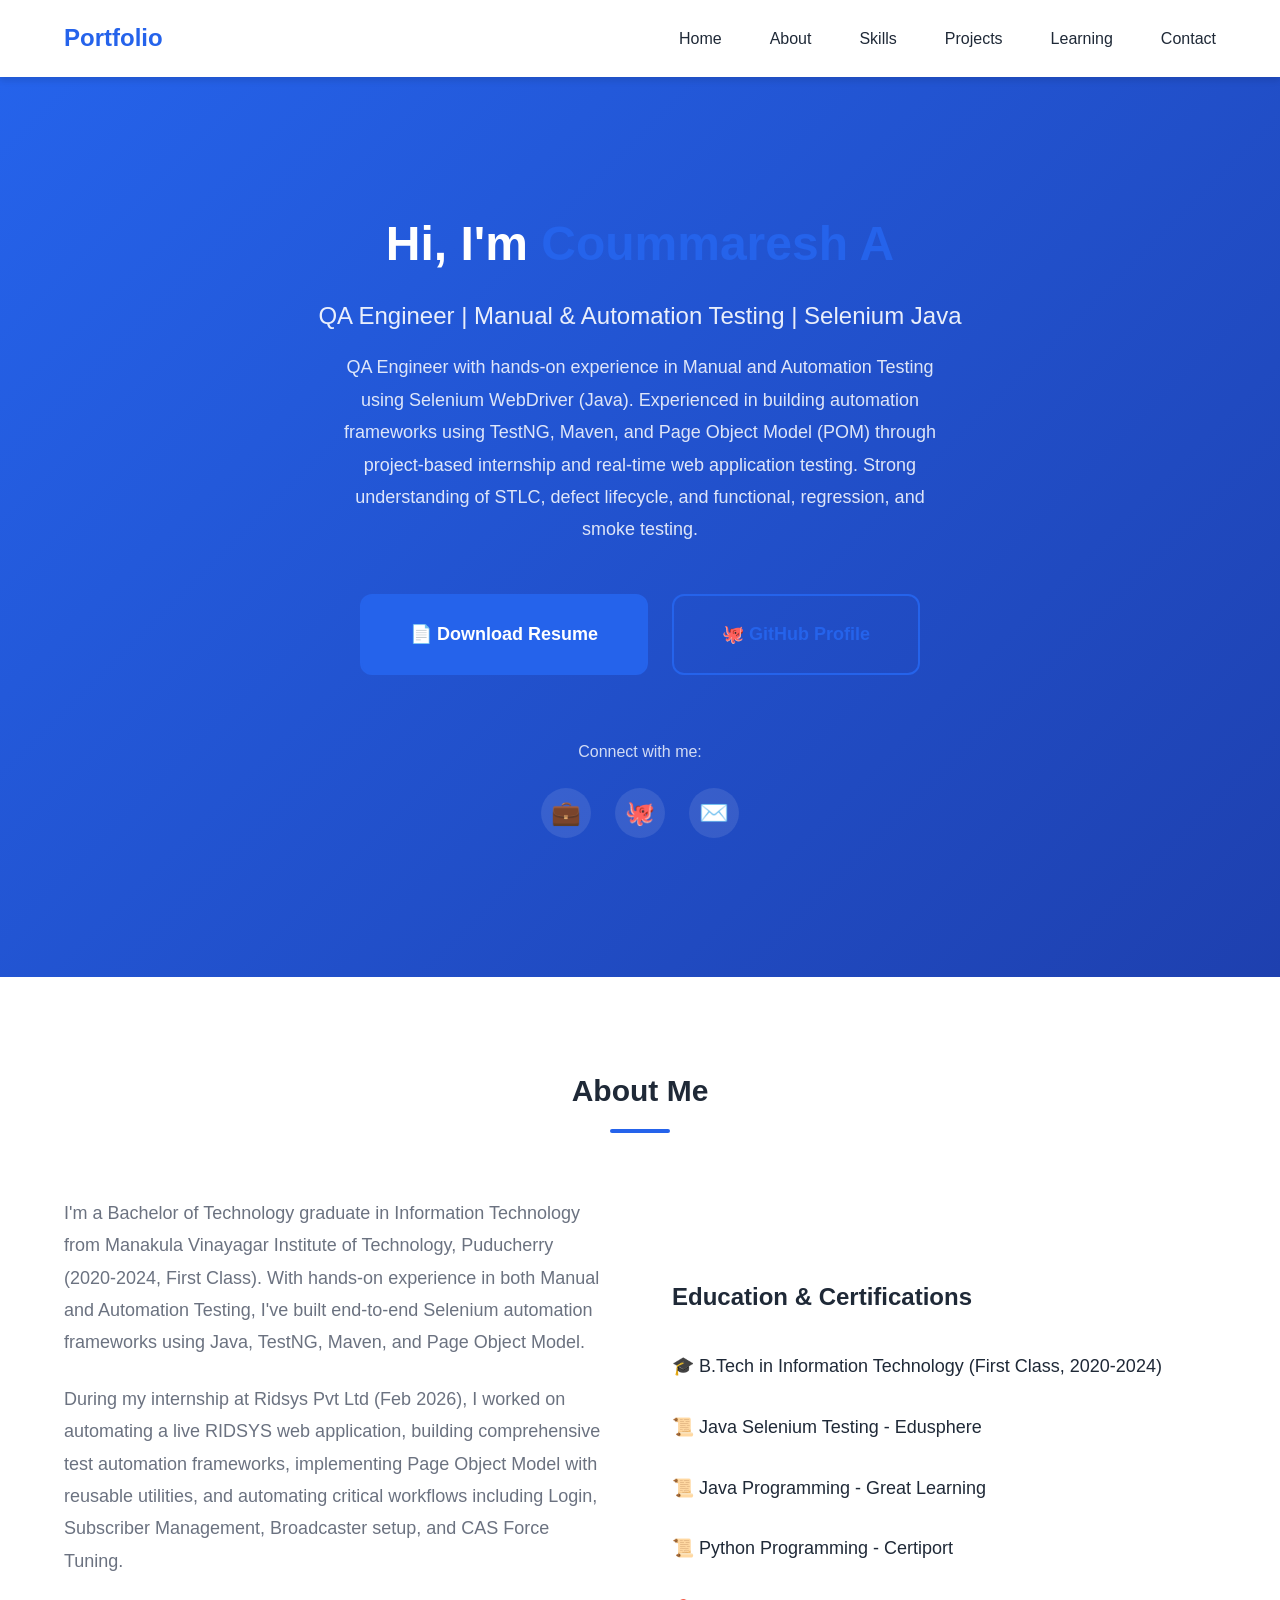
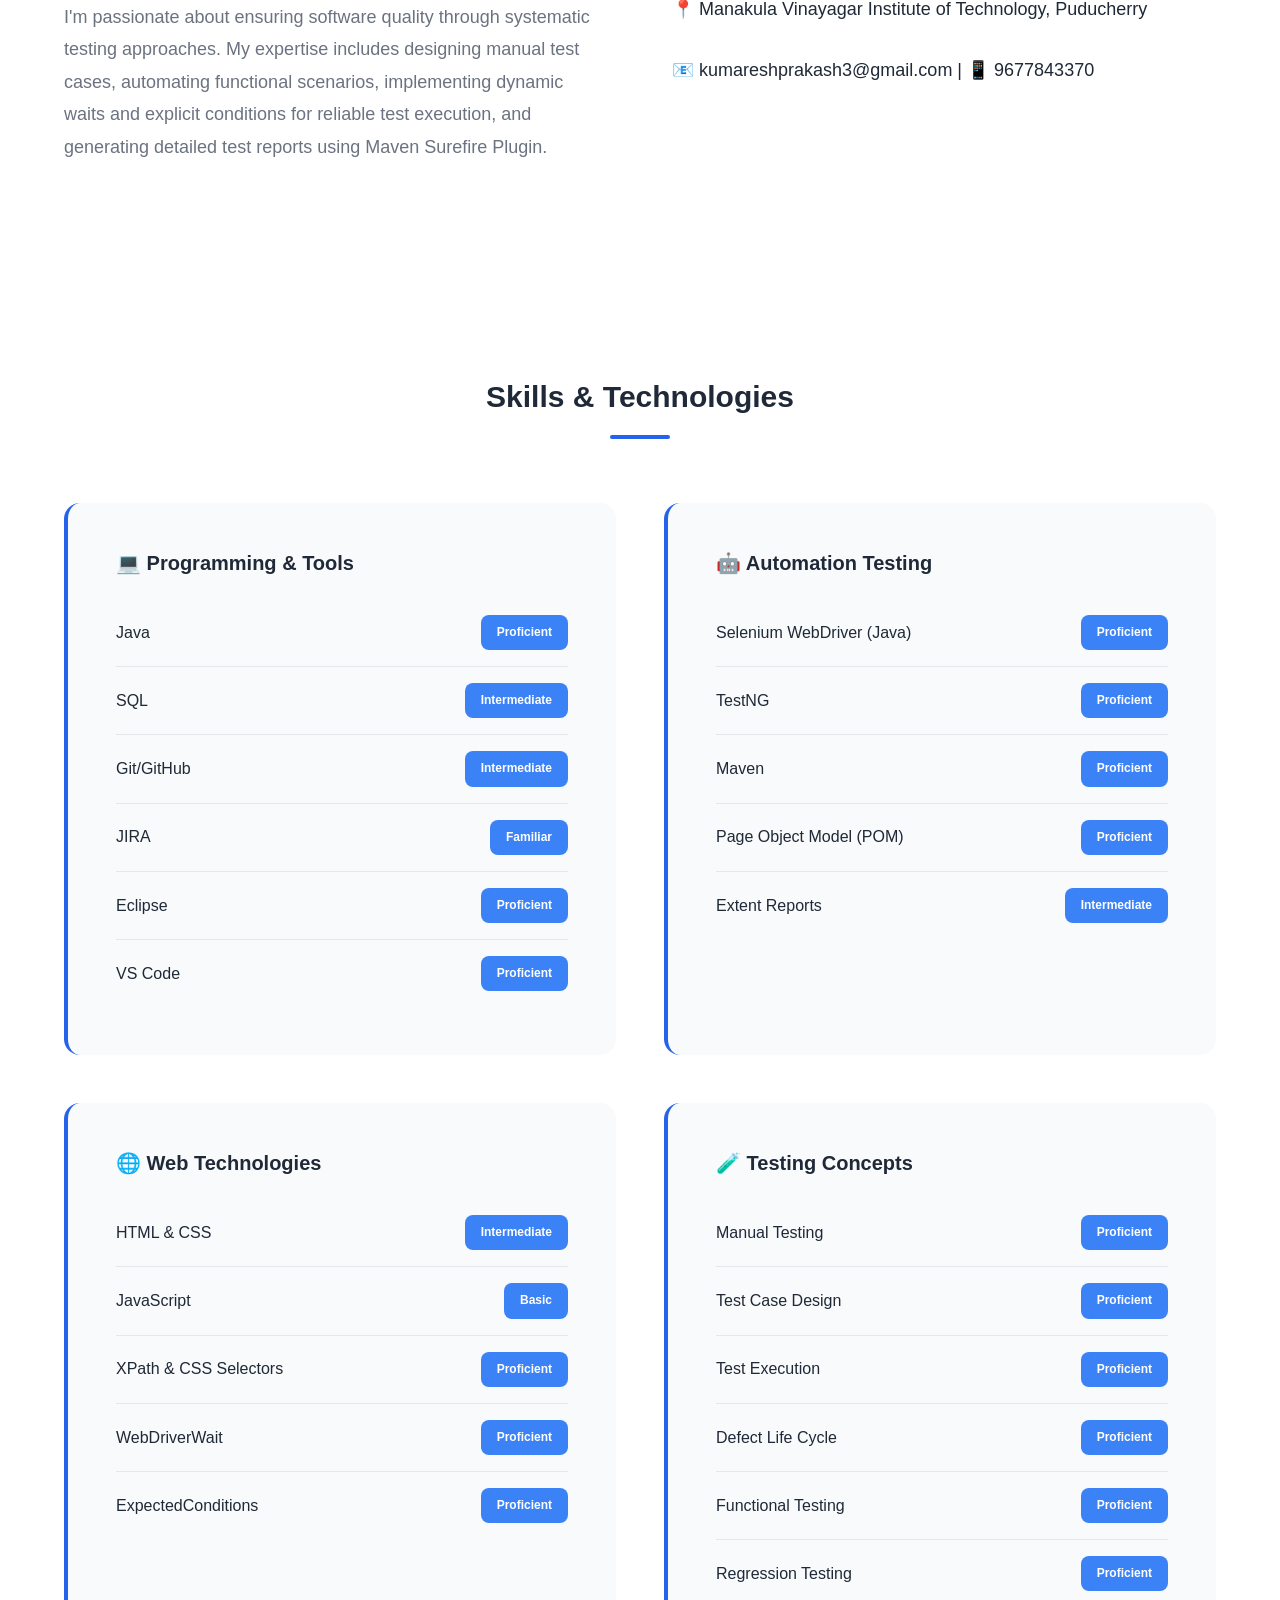
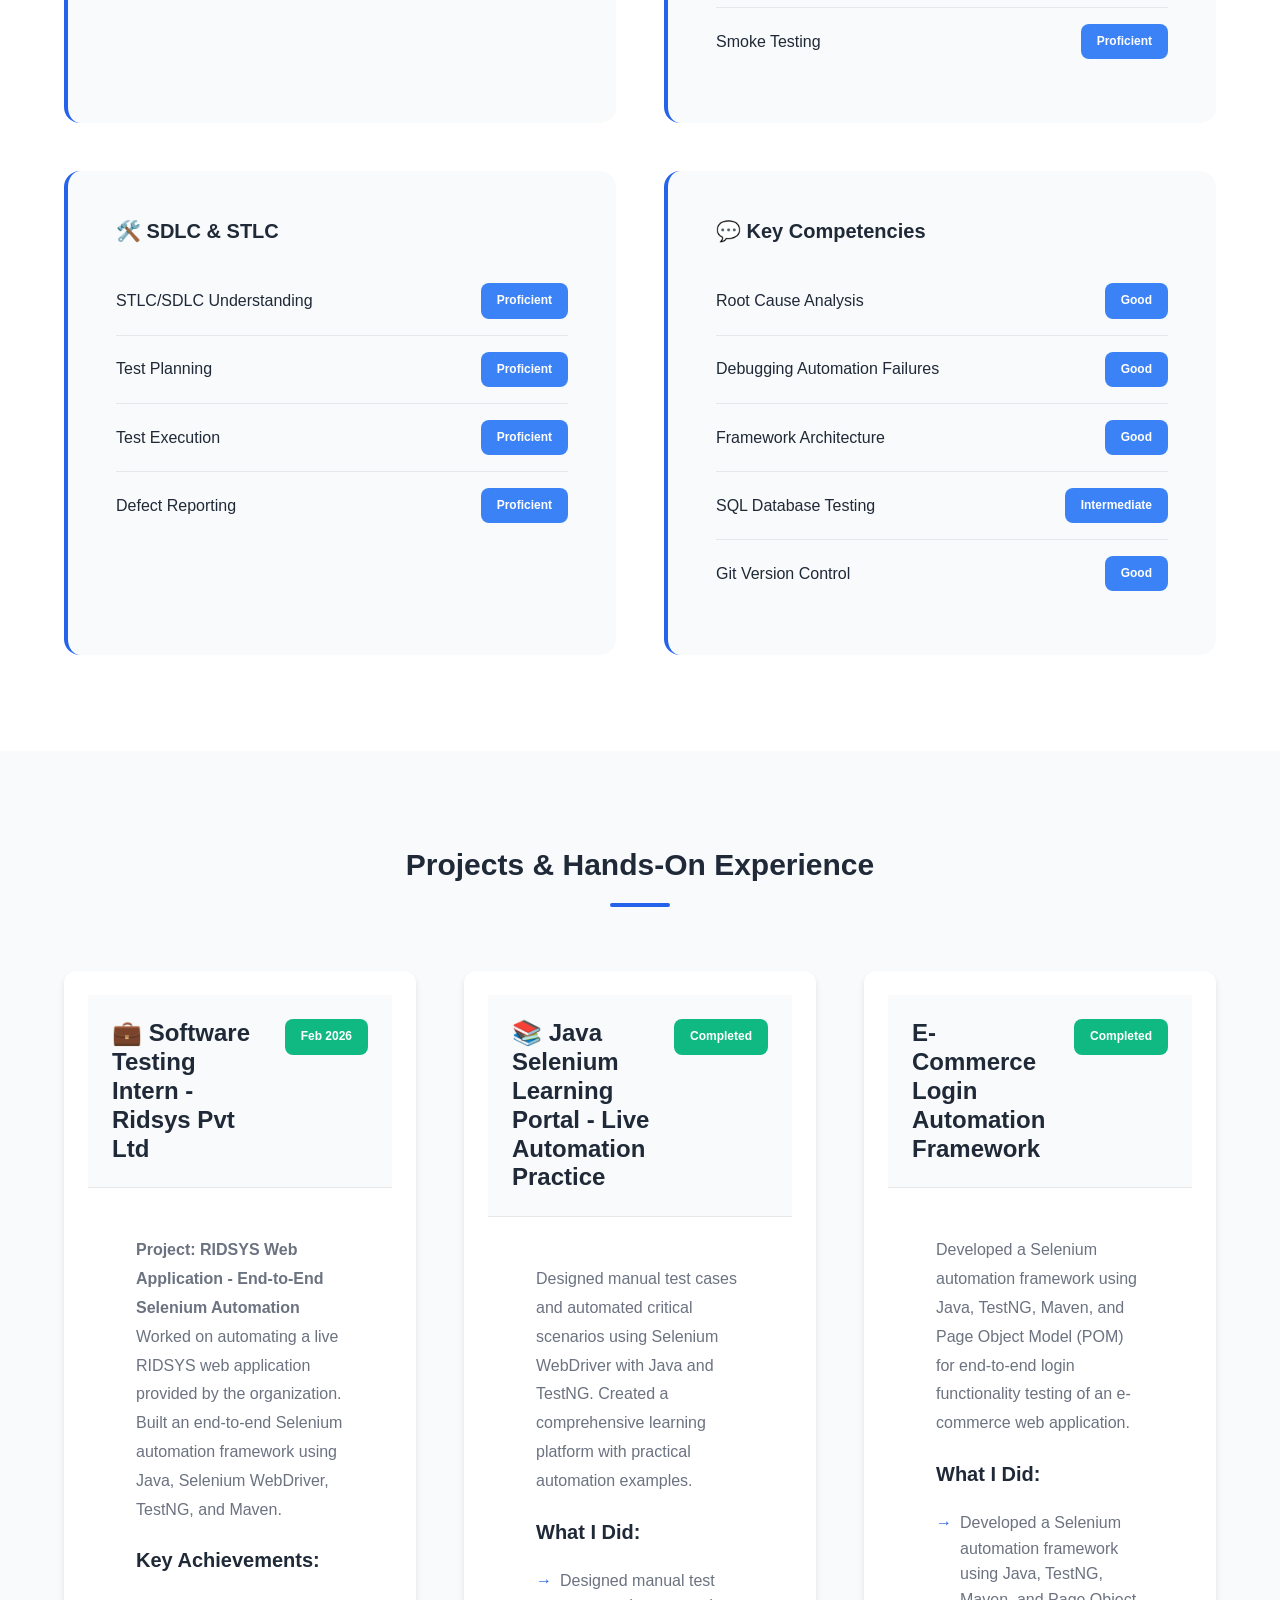
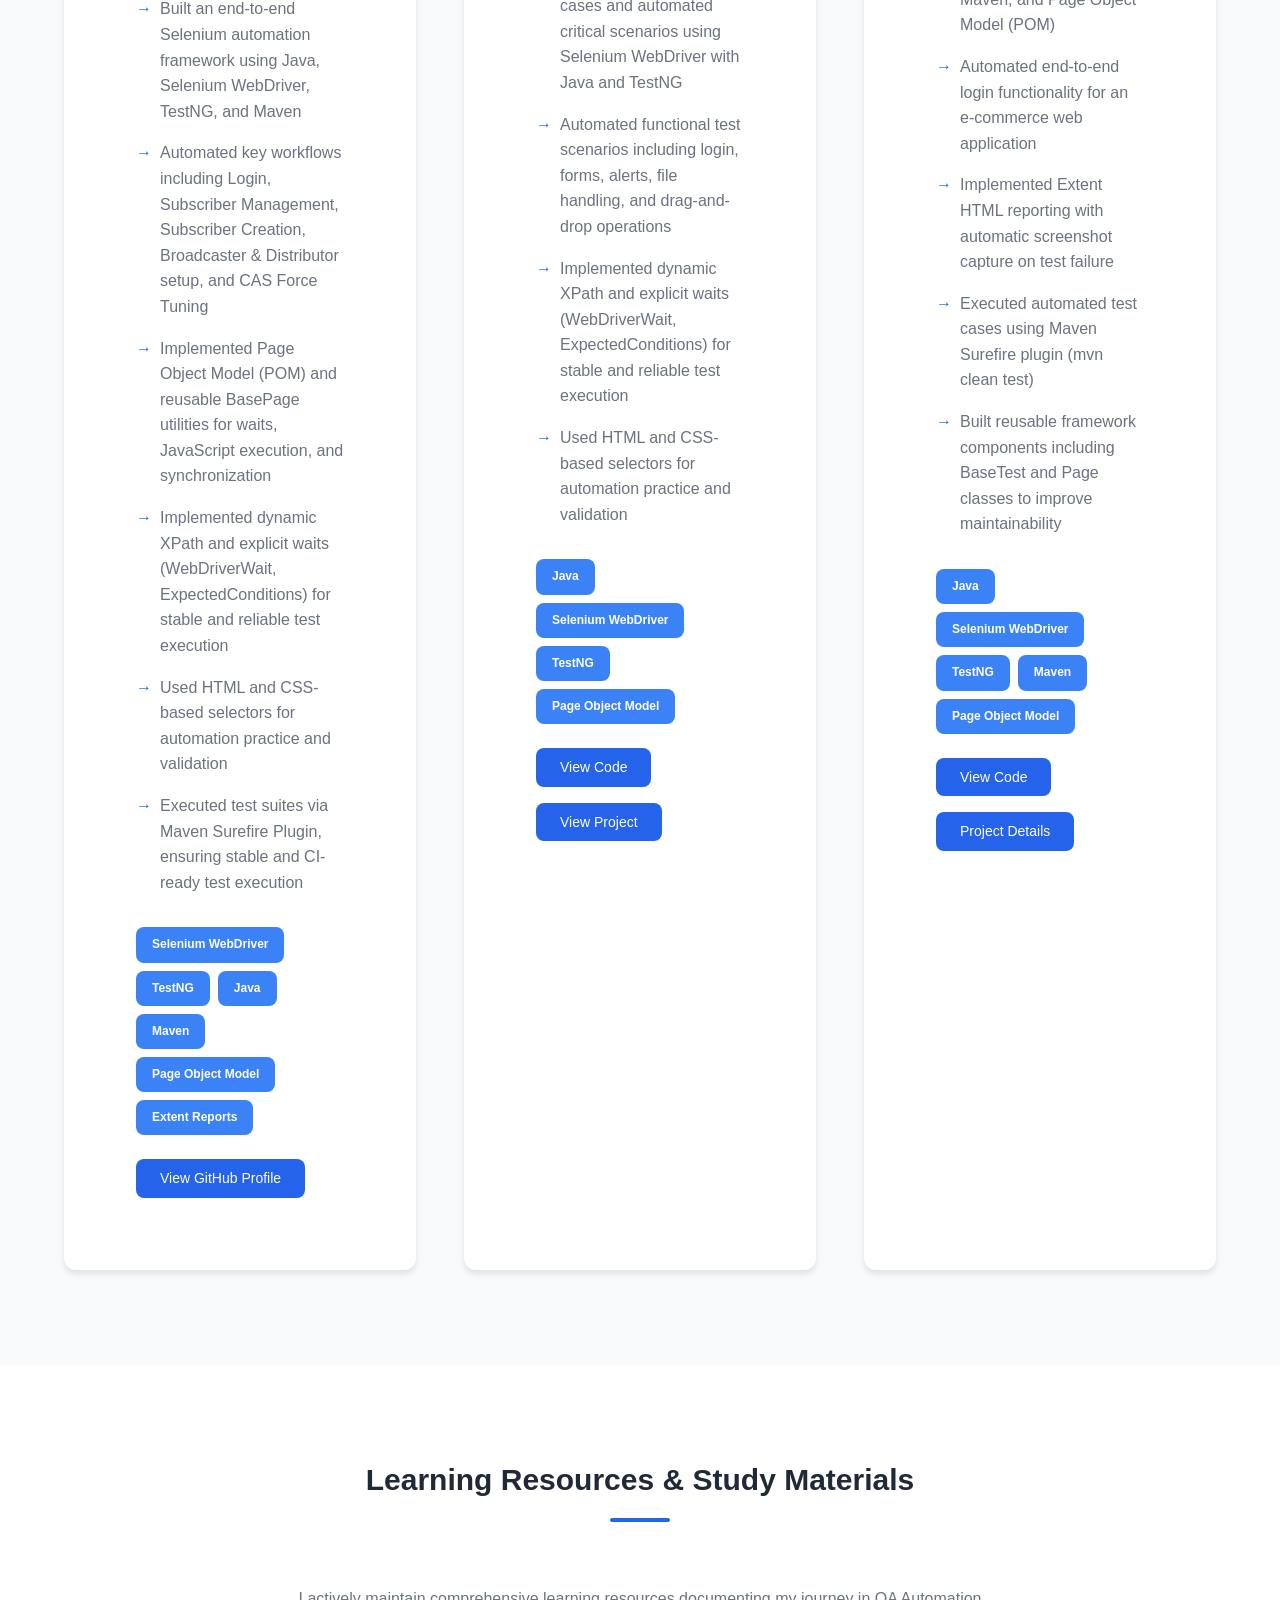
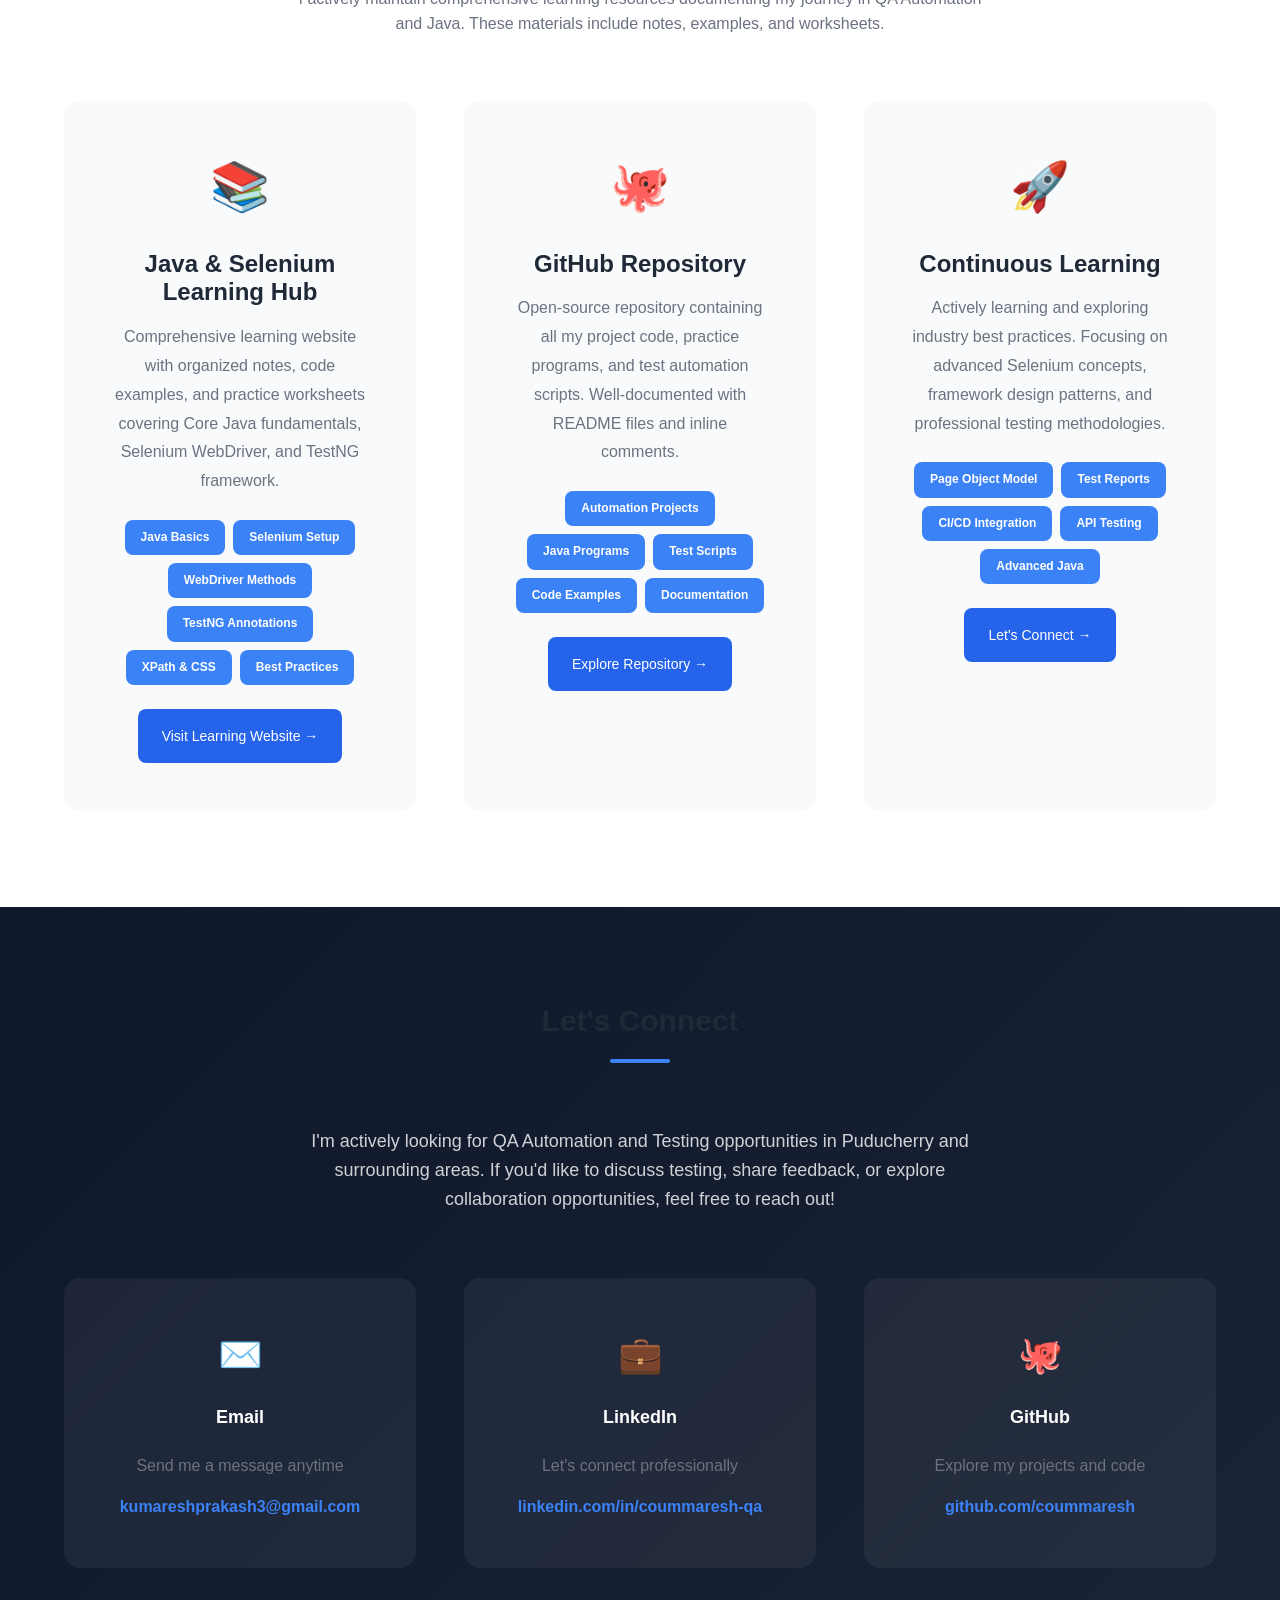
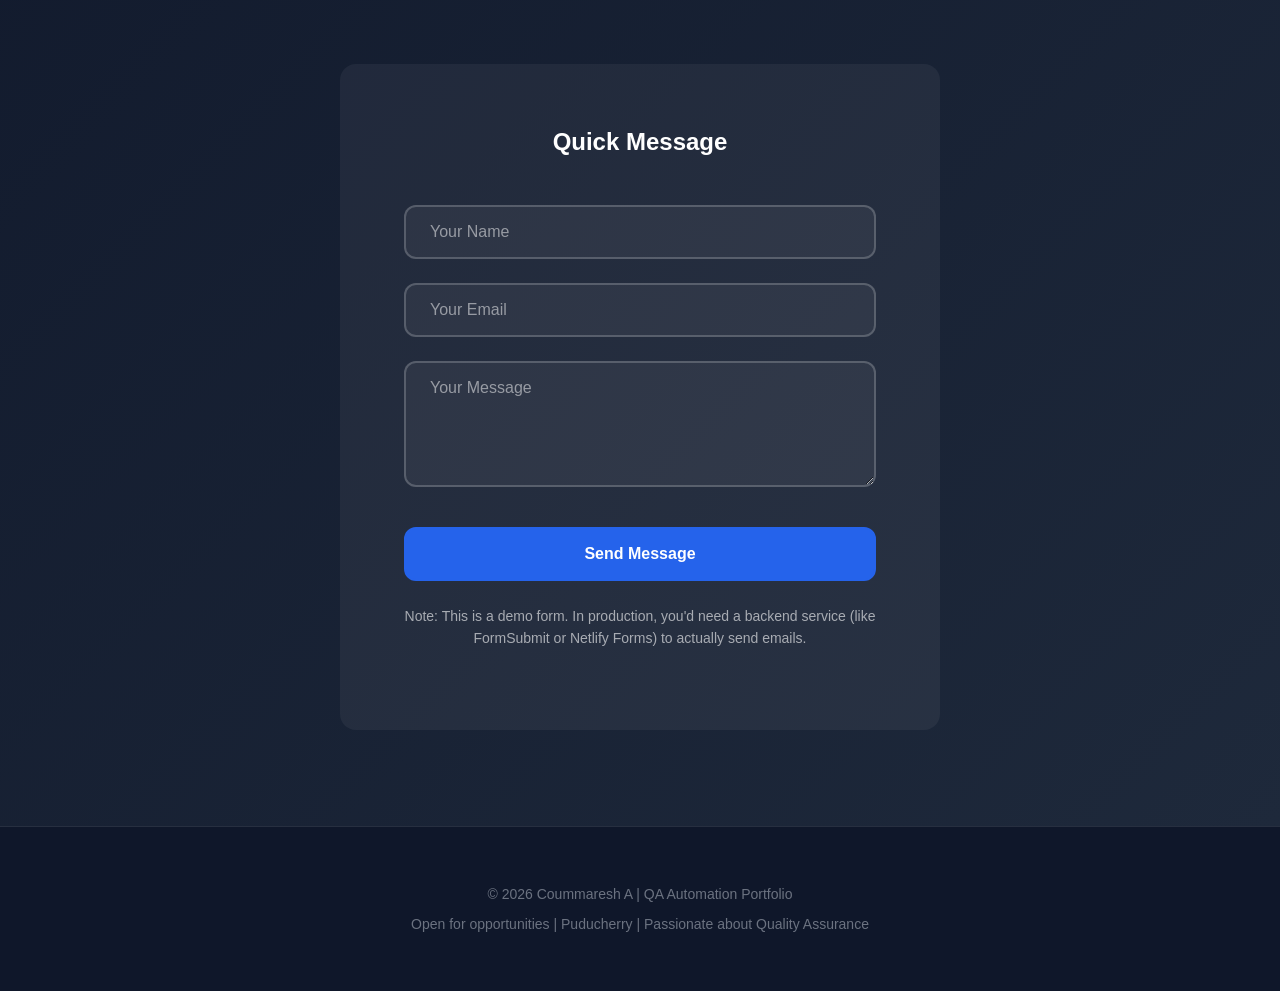
==== index.html @ 6c1dda2b "Update print statement from 'Hello' to 'Goodbye'" ====
<!DOCTYPE html>
<html lang="en">

<head>
    <meta charset="UTF-8">
    <meta name="viewport" content="width=device-width, initial-scale=1.0">
    <meta name="description" content="Coummaresh A - QA Engineer | Manual & Automation Testing | Selenium Java">
    <title>Coummaresh A | QA Automation Portfolio</title>

    <!-- ✅ CORRECT CSS LINK -->
    <link rel="stylesheet" href="style.css">
</head>
    




<body>
    <!-- =============== NAVIGATION =============== -->
    <nav class="navbar">
        <div class="container">
            <div class="nav-brand">
                <h1>Portfolio</h1>
            </div>
            <button class="mobile-menu-btn" id="mobileMenuBtn">
                <span></span>
                <span></span>
                <span></span>
            </button>
            <ul class="nav-menu" id="navMenu">
                <li><a href="#home">Home</a></li>
                <li><a href="#about">About</a></li>
                <li><a href="#skills">Skills</a></li>
                <li><a href="#projects">Projects</a></li>
                <li><a href="#learning">Learning</a></li>
                <li><a href="#contact">Contact</a></li>
            </ul>
        </div>
    </nav>

    <!-- =============== HERO SECTION =============== -->
    <section id="home" class="hero">
        <div class="container">
            <div class="hero-content">
                <h1 class="hero-title">
                    Hi, I'm <span class="highlight">Coummaresh A</span>
                </h1>
                <p class="hero-subtitle">QA Engineer | Manual & Automation Testing | Selenium Java</p>
                <p class="hero-description">
                    QA Engineer with hands-on experience in Manual and Automation Testing using Selenium WebDriver
                    (Java).
                    Experienced in building automation frameworks using TestNG, Maven, and Page Object Model (POM)
                    through project-based
                    internship and real-time web application testing. Strong understanding of STLC, defect lifecycle,
                    and functional,
                    regression, and smoke testing.
                </p>
                <div class="hero-buttons">
                   <a href="Coummaresh_A__QA_Engineer.pdf" target="_blank" rel="noopener noreferrer"class="btn btn-primary">📄 Download Resume</a> 
                    <a href="https://github.com/coummaresh" target="_blank" class="btn btn-secondary">
                        🐙 GitHub Profile
                    </a>
                </div>

                <div class="hero-social">
                    <p class="social-text">Connect with me:</p>
                    <div class="social-links">
                        <a href="https://www.linkedin.com/in/coummaresh-qa/" target="_blank" title="LinkedIn">💼</a>
                        <a href="https://github.com/coummaresh" target="_blank" title="GitHub">🐙</a>
                        <a href="mailto:kumareshprakash3@gmail.com" title="Email">✉️</a>
                    </div>
                </div>
            </div>
        </div>
    </section>

    <!-- =============== ABOUT SECTION =============== -->
    <section id="about" class="about">
        <div class="container">
            <h2 class="section-title">About Me</h2>
            <div class="about-content">
                <div class="about-text">
                    <p>
                        I'm a Bachelor of Technology graduate in Information Technology from Manakula Vinayagar
                        Institute of Technology,
                        Puducherry (2020-2024, First Class). With hands-on experience in both Manual and Automation
                        Testing, I've built
                        end-to-end Selenium automation frameworks using Java, TestNG, Maven, and Page Object Model.
                    </p>
                    <p>
                        During my internship at Ridsys Pvt Ltd (Feb 2026), I worked on automating a live RIDSYS web
                        application, building
                        comprehensive test automation frameworks, implementing Page Object Model with reusable
                        utilities, and automating
                        critical workflows including Login, Subscriber Management, Broadcaster setup, and CAS Force
                        Tuning.
                    </p>
                    <p>
                        I'm passionate about ensuring software quality through systematic testing approaches. My
                        expertise includes designing
                        manual test cases, automating functional scenarios, implementing dynamic waits and explicit
                        conditions for reliable
                        test execution, and generating detailed test reports using Maven Surefire Plugin.
                    </p>
                </div>
                <div class="about-highlights">
                    <h3>Education & Certifications</h3>
                    <ul class="highlights-list">
                        <li>🎓 B.Tech in Information Technology (First Class, 2020-2024)</li>
                        <li>📜 Java Selenium Testing - Edusphere</li>
                        <li>📜 Java Programming - Great Learning</li>
                        <li>📜 Python Programming - Certiport</li>
                        <li>📍 Manakula Vinayagar Institute of Technology, Puducherry</li>
                        <li>📧 kumareshprakash3@gmail.com | 📱 9677843370</li>
                    </ul>
                </div>
            </div>
        </div>
    </section>

    <!-- =============== SKILLS SECTION =============== -->
    <section id="skills" class="skills">
        <div class="container">
            <h2 class="section-title">Skills & Technologies</h2>

            <div class="skills-grid">
                <!-- Programming Languages -->
                <div class="skill-category">
                    <h3 class="category-title">💻 Programming & Tools</h3>
                    <ul class="skill-list">
                        <li><span class="skill-name">Java</span> <span class="proficiency">Proficient</span></li>
                        <li><span class="skill-name">SQL</span> <span class="proficiency">Intermediate</span></li>
                        <li><span class="skill-name">Git/GitHub</span> <span class="proficiency">Intermediate</span>
                        </li>
                        <li><span class="skill-name">JIRA</span> <span class="proficiency">Familiar</span></li>
                        <li><span class="skill-name">Eclipse</span> <span class="proficiency">Proficient</span></li>
                        <li><span class="skill-name">VS Code</span> <span class="proficiency">Proficient</span></li>
                    </ul>
                </div>

                <!-- Automation Testing Tools -->
                <div class="skill-category">
                    <h3 class="category-title">🤖 Automation Testing</h3>
                    <ul class="skill-list">
                        <li><span class="skill-name">Selenium WebDriver (Java)</span> <span
                                class="proficiency">Proficient</span></li>
                        <li><span class="skill-name">TestNG</span> <span class="proficiency">Proficient</span></li>
                        <li><span class="skill-name">Maven</span> <span class="proficiency">Proficient</span></li>
                        <li><span class="skill-name">Page Object Model (POM)</span> <span
                                class="proficiency">Proficient</span></li>
                        <li><span class="skill-name">Extent Reports</span> <span class="proficiency">Intermediate</span>
                        </li>
                    </ul>
                </div>

                <!-- Web Basics -->
                <div class="skill-category">
                    <h3 class="category-title">🌐 Web Technologies</h3>
                    <ul class="skill-list">
                        <li><span class="skill-name">HTML & CSS</span> <span class="proficiency">Intermediate</span>
                        </li>
                        <li><span class="skill-name">JavaScript</span> <span class="proficiency">Basic</span></li>
                        <li><span class="skill-name">XPath & CSS Selectors</span> <span
                                class="proficiency">Proficient</span></li>
                        <li><span class="skill-name">WebDriverWait</span> <span class="proficiency">Proficient</span>
                        </li>
                        <li><span class="skill-name">ExpectedConditions</span> <span
                                class="proficiency">Proficient</span></li>
                    </ul>
                </div>

                <!-- Testing Basics -->
                <div class="skill-category">
                    <h3 class="category-title">🧪 Testing Concepts</h3>
                    <ul class="skill-list">
                        <li><span class="skill-name">Manual Testing</span> <span class="proficiency">Proficient</span>
                        </li>
                        <li><span class="skill-name">Test Case Design</span> <span class="proficiency">Proficient</span>
                        </li>
                        <li><span class="skill-name">Test Execution</span> <span class="proficiency">Proficient</span>
                        </li>
                        <li><span class="skill-name">Defect Life Cycle</span> <span
                                class="proficiency">Proficient</span></li>
                        <li><span class="skill-name">Functional Testing</span> <span
                                class="proficiency">Proficient</span></li>
                        <li><span class="skill-name">Regression Testing</span> <span
                                class="proficiency">Proficient</span></li>
                        <li><span class="skill-name">Smoke Testing</span> <span class="proficiency">Proficient</span>
                        </li>
                    </ul>
                </div>

                <!-- Tools & Environment -->
                <div class="skill-category">
                    <h3 class="category-title">🛠️ SDLC & STLC</h3>
                    <ul class="skill-list">
                        <li><span class="skill-name">STLC/SDLC Understanding</span> <span
                                class="proficiency">Proficient</span></li>
                        <li><span class="skill-name">Test Planning</span> <span class="proficiency">Proficient</span>
                        </li>
                        <li><span class="skill-name">Test Execution</span> <span class="proficiency">Proficient</span>
                        </li>
                        <li><span class="skill-name">Defect Reporting</span> <span class="proficiency">Proficient</span>
                        </li>
                    </ul>
                </div>

                <!-- Soft Skills -->
                <div class="skill-category">
                    <h3 class="category-title">💬 Key Competencies</h3>
                    <ul class="skill-list">
                        <li><span class="skill-name">Root Cause Analysis</span> <span class="proficiency">Good</span>
                        </li>
                        <li><span class="skill-name">Debugging Automation Failures</span> <span
                                class="proficiency">Good</span></li>
                        <li><span class="skill-name">Framework Architecture</span> <span class="proficiency">Good</span>
                        </li>
                        <li><span class="skill-name">SQL Database Testing</span> <span
                                class="proficiency">Intermediate</span></li>
                        <li><span class="skill-name">Git Version Control</span> <span class="proficiency">Good</span>
                        </li>
                    </ul>
                </div>
            </div>
        </div>
    </section>

    <!-- =============== PROJECTS SECTION =============== -->
    <section id="projects" class="projects">
        <div class="container">
            <h2 class="section-title">Projects & Hands-On Experience</h2>

            <div class="projects-grid">
                <!-- Internship Experience -->
                <article class="project-card">
                    <div class="project-header">
                        <h3 class="project-title">💼 Software Testing Intern - Ridsys Pvt Ltd</h3>
                        <span class="project-status">Feb 2026</span>
                    </div>
                    <div class="project-body">
                        <p class="project-description">
                            <strong>Project: RIDSYS Web Application - End-to-End Selenium Automation</strong><br>
                            Worked on automating a live RIDSYS web application provided by the organization. Built an
                            end-to-end Selenium automation framework using Java, Selenium WebDriver, TestNG, and Maven.
                        </p>
                        <h4>Key Achievements:</h4>
                        <ul class="project-list">
                            <li>Built an end-to-end Selenium automation framework using Java, Selenium WebDriver,
                                TestNG, and Maven</li>
                            <li>Automated key workflows including Login, Subscriber Management, Subscriber Creation,
                                Broadcaster & Distributor setup, and CAS Force Tuning</li>
                            <li>Implemented Page Object Model (POM) and reusable BasePage utilities for waits,
                                JavaScript execution, and synchronization</li>
                            <li>Implemented dynamic XPath and explicit waits (WebDriverWait, ExpectedConditions) for
                                stable and reliable test execution</li>
                            <li>Used HTML and CSS-based selectors for automation practice and validation</li>
                            <li>Executed test suites via Maven Surefire Plugin, ensuring stable and CI-ready test
                                execution</li>
                        </ul>
                        <div class="project-tech">
                            <span class="tech-tag">Selenium WebDriver</span>
                            <span class="tech-tag">TestNG</span>
                            <span class="tech-tag">Java</span>
                            <span class="tech-tag">Maven</span>
                            <span class="tech-tag">Page Object Model</span>
                            <span class="tech-tag">Extent Reports</span>
                        </div>
                        <div class="project-links">
                            <a href="https://github.com/coummaresh" target="_blank" class="project-link">View GitHub
                                Profile</a>
                        </div>
                    </div>
                </article>

                <!-- Project 1: Java Selenium Learning Portal -->
                <article class="project-card">
                    <div class="project-header">
                        <h3 class="project-title">📚 Java Selenium Learning Portal - Live Automation Practice</h3>
                        <span class="project-status">Completed</span>
                    </div>
                    <div class="project-body">
                        <p class="project-description">
                            Designed manual test cases and automated critical scenarios using Selenium WebDriver with
                            Java and TestNG.
                            Created a comprehensive learning platform with practical automation examples.
                        </p>
                        <h4>What I Did:</h4>
                        <ul class="project-list">
                            <li>Designed manual test cases and automated critical scenarios using Selenium WebDriver
                                with Java and TestNG</li>
                            <li>Automated functional test scenarios including login, forms, alerts, file handling, and
                                drag-and-drop operations</li>
                            <li>Implemented dynamic XPath and explicit waits (WebDriverWait, ExpectedConditions) for
                                stable and reliable test execution</li>
                            <li>Used HTML and CSS-based selectors for automation practice and validation</li>
                        </ul>
                        <div class="project-tech">
                            <span class="tech-tag">Java</span>
                            <span class="tech-tag">Selenium WebDriver</span>
                            <span class="tech-tag">TestNG</span>
                            <span class="tech-tag">Page Object Model</span>
                        </div>
                        <div class="project-links">
                            <a href="https://github.com/coummaresh/Java-Selenium-Automation" target="_blank"
                                class="project-link">View Code</a>
                            <a href="https://github.com/coummaresh/Java-Selenium-Automation" target="_blank"
                                class="project-link">View Project</a>
                        </div>
                    </div>
                </article>

                <!-- Project 2: E-Commerce Login Automation Framework -->
                <article class="project-card">
                    <div class="project-header">
                        <h3 class="project-title"> E-Commerce Login Automation Framework</h3>
                        <span class="project-status">Completed</span>
                    </div>
                    <div class="project-body">
                        <p class="project-description">
                            Developed a Selenium automation framework using Java, TestNG, Maven, and Page Object Model
                            (POM)
                            for end-to-end login functionality testing of an e-commerce web application.
                        </p>
                        <h4>What I Did:</h4>
                        <ul class="project-list">
                            <li>Developed a Selenium automation framework using Java, TestNG, Maven, and Page Object
                                Model (POM)</li>
                            <li>Automated end-to-end login functionality for an e-commerce web application</li>
                            <li>Implemented Extent HTML reporting with automatic screenshot capture on test failure</li>
                            <li>Executed automated test cases using Maven Surefire plugin (mvn clean test)</li>
                            <li>Built reusable framework components including BaseTest and Page classes to improve
                                maintainability</li>
                        </ul>
                        <div class="project-tech">
                            <span class="tech-tag">Java</span>
                            <span class="tech-tag">Selenium WebDriver</span>
                            <span class="tech-tag">TestNG</span>
                            <span class="tech-tag">Maven</span>
                            <span class="tech-tag">Page Object Model</span>
                        </div>
                        <div class="project-links">
                            <a href="https://github.com/coummaresh/ecommerce-automation-framework" target="_blank"
                                class="project-link">View Code</a>
                            <a href="https://github.com/coummaresh/ecommerce-automation-framework" target="_blank"
                                class="project-link">Project
                                Details</a>
                        </div>
                    </div>
                </article>
            </div>
        </div>
    </section>

    <!-- =============== LEARNING RESOURCES SECTION =============== -->
    <section id="learning" class="learning">
        <div class="container">
            <h2 class="section-title">Learning Resources & Study Materials</h2>

            <div class="learning-content">
                <p class="learning-intro">
                    I actively maintain comprehensive learning resources documenting my journey in
                    QA Automation and Java. These materials include notes, examples, and worksheets.
                </p>

                <div class="learning-cards">
                    <!-- Java + Selenium Learning Resource -->
                    <div class="learning-card">
                        <div class="learning-icon">📚</div>
                        <h3>Java & Selenium Learning Hub</h3>
                        <p>
                            Comprehensive learning website with organized notes, code examples,
                            and practice worksheets covering Core Java fundamentals, Selenium WebDriver,
                            and TestNG framework.
                        </p>
                        <div class="learning-topics">
                            <span class="topic">Java Basics</span>
                            <span class="topic">Selenium Setup</span>
                            <span class="topic">WebDriver Methods</span>
                            <span class="topic">TestNG Annotations</span>
                            <span class="topic">XPath & CSS</span>
                            <span class="topic">Best Practices</span>
                        </div>
                        <a href="https://your-learning-website.com" target="_blank" class="learning-link">
                            Visit Learning Website →
                        </a>
                    </div>

                    <!-- GitHub Repository -->
                    <div class="learning-card">
                        <div class="learning-icon">🐙</div>
                        <h3>GitHub Repository</h3>
                        <p>
                            Open-source repository containing all my project code, practice programs,
                            and test automation scripts. Well-documented with README files and inline comments.
                        </p>
                        <div class="learning-topics">
                            <span class="topic">Automation Projects</span>
                            <span class="topic">Java Programs</span>
                            <span class="topic">Test Scripts</span>
                            <span class="topic">Code Examples</span>
                            <span class="topic">Documentation</span>
                        </div>
                        <a href="https://github.com" target="_blank" class="learning-link">
                            Explore Repository →
                        </a>
                    </div>

                    <!-- Learning Journey -->
                    <div class="learning-card">
                        <div class="learning-icon">🚀</div>
                        <h3>Continuous Learning</h3>
                        <p>
                            Actively learning and exploring industry best practices. Focusing on
                            advanced Selenium concepts, framework design patterns, and professional
                            testing methodologies.
                        </p>
                        <div class="learning-topics">
                            <span class="topic">Page Object Model</span>
                            <span class="topic">Test Reports</span>
                            <span class="topic">CI/CD Integration</span>
                            <span class="topic">API Testing</span>
                            <span class="topic">Advanced Java</span>
                        </div>
                        <a href="#contact" class="learning-link">
                            Let's Connect →
                        </a>
                    </div>
                </div>
            </div>
        </div>
    </section>

    <!-- =============== CONTACT SECTION =============== -->
    <section id="contact" class="contact">
        <div class="container">
            <h2 class="section-title">Let's Connect</h2>

            <div class="contact-content">
                <p class="contact-intro">
                    I'm actively looking for QA Automation and Testing opportunities in Puducherry and surrounding
                    areas.
                    If you'd like to discuss testing, share feedback, or explore collaboration opportunities,
                    feel free to reach out!
                </p>

                <div class="contact-methods">
                    <!-- Email -->
                    <div class="contact-method">
                        <div class="contact-icon">✉️</div>
                        <h3>Email</h3>
                        <p>Send me a message anytime</p>
                        <a href="mailto:kumareshprakash3@gmail.com" class="contact-link">
                            kumareshprakash3@gmail.com
                        </a>
                    </div>

                    <!-- LinkedIn -->
                    <div class="contact-method">
                        <div class="contact-icon">💼</div>
                        <h3>LinkedIn</h3>
                        <p>Let's connect professionally</p>
                        <a href="https://www.linkedin.com/in/coummaresh-qa/" target="_blank" class="contact-link">
                            linkedin.com/in/coummaresh-qa
                        </a>
                    </div>

                    <!-- GitHub -->
                    <div class="contact-method">
                        <div class="contact-icon">🐙</div>
                        <h3>GitHub</h3>
                        <p>Explore my projects and code</p>
                        <a href="https://github.com/coummaresh" target="_blank" class="contact-link">
                            github.com/coummaresh
                        </a>
                    </div>
                </div>

                <!-- Quick Contact Form -->
                <div class="contact-form-wrapper">
                    <h3>Quick Message</h3>
                    <form class="contact-form" id="contactForm">
                        <input type="text" placeholder="Your Name" required aria-label="Your Name">
                        <input type="email" placeholder="Your Email" required aria-label="Your Email">
                        <textarea placeholder="Your Message" rows="5" required aria-label="Your Message"></textarea>
                        <button type="submit" class="btn btn-primary">Send Message</button>
                    </form>
                    <p class="form-note">
                        Note: This is a demo form. In production, you'd need a backend service
                        (like FormSubmit or Netlify Forms) to actually send emails.
                    </p>
                </div>
            </div>
        </div>
    </section>

    <!-- =============== FOOTER =============== -->
    <footer class="footer">
        <div class="container">
            <div class="footer-content">
                <p>&copy; 2026 Coummaresh A | QA Automation Portfolio</p>
                <p>Open for opportunities | Puducherry | Passionate about Quality Assurance</p>
            </div>
        </div>
    </footer>

    <!-- Scripts -->
    <script src="script.js"></script>

</body>

</html>
---- style.css ----
/* ========================================
   PORTFOLIO WEBSITE - STYLESHEET
   ======================================== */

/* ========= ROOT & VARIABLES ========= */
/* ===== APPLY GLOBAL STYLES ===== */

* {
    margin: 0;
    padding: 0;
    box-sizing: border-box;
}

body {
    font-family: Arial, Helvetica, sans-serif;
    background-color: var(--bg-gray);
    color: var(--text-dark);
    line-height: 1.6;
}

section {
    padding: 60px 20px;
}

.container {
    max-width: 1200px;
    margin: 0 auto;
}

.hero {
    background: linear-gradient(135deg,
            var(--primary-color),
            var(--secondary-color));
    color: white;
}

.navbar {
    background-color: var(--secondary-color);
    color: white;
}

:root {
    /* Color Palette */
    --primary-color: #2563eb;
    /* Professional Blue */
    --primary-dark: #1e40af;
    /* Darker Blue */
    --primary-light: #3b82f6;
    /* Light Blue */
    --secondary-color: #0f172a;
    /* Dark Navy */
    --accent-color: #7c3aed;
    /* Purple Accent */

    --text-dark: #1f2937;
    /* Dark Gray */
    --text-light: #6b7280;
    /* Light Gray */
    --text-lighter: #9ca3af;
    /* Even Lighter Gray */

    --bg-light: #ffffff;
    /* White */
    --bg-gray: #f9fafb;
    /* Light Gray Background */
    --bg-darker: #f3f4f6;
    /* Medium Gray Background */

    --border-color: #e5e7eb;
    /* Border Color */
    --success-color: #10b981;
    /* Green */

    /* Spacing */
    --spacing-xs: 0.25rem;
    --spacing-sm: 0.5rem;
    --spacing-md: 1rem;
    --spacing-lg: 1.5rem;
    --spacing-xl: 2rem;
    --spacing-2xl: 3rem;
    --spacing-3xl: 4rem;
    --spacing-4xl: 6rem;

    /* Font Sizes */
    --text-xs: 0.75rem;
    --text-sm: 0.875rem;
    --text-base: 1rem;
    --text-lg: 1.125rem;
    --text-xl: 1.25rem;
    --text-2xl: 1.5rem;
    --text-3xl: 1.875rem;
    --text-4xl: 2.25rem;
    --text-5xl: 3rem;

    /* Typography */
    --font-family: -apple-system, BlinkMacSystemFont, 'Segoe UI', Roboto, 'Helvetica Neue', Arial, sans-serif;
    --font-weight-normal: 400;
    --font-weight-medium: 500;
    --font-weight-semibold: 600;
    --font-weight-bold: 700;

    /* Transitions */
    --transition: all 0.3s ease;
    --transition-fast: all 0.15s ease;

    /* Shadows */
    --shadow-sm: 0 1px 2px rgba(0, 0, 0, 0.05);
    --shadow-md: 0 4px 6px rgba(0, 0, 0, 0.1);
    --shadow-lg: 0 10px 15px rgba(0, 0, 0, 0.1);
    --shadow-xl: 0 20px 25px rgba(0, 0, 0, 0.15);

    /* Border Radius */
    --radius-sm: 0.375rem;
    --radius-md: 0.5rem;
    --radius-lg: 0.75rem;
    --radius-xl: 1rem;
}

/* ========= RESET & BASE STYLES ========= */
* {
    margin: 0;
    padding: 0;
    box-sizing: border-box;
}

html {
    scroll-behavior: smooth;
    font-size: 16px;
}

body {
    font-family: var(--font-family);
    color: var(--text-dark);
    background-color: var(--bg-light);
    line-height: 1.6;
    font-weight: var(--font-weight-normal);
}

/* Disable scrollbar for smooth scroll behavior on some browsers */
html.scroll-smooth {
    scroll-behavior: smooth;
}

/* ========= TYPOGRAPHY ========= */
h1,
h2,
h3,
h4,
h5,
h6 {
    font-weight: var(--font-weight-bold);
    line-height: 1.2;
    margin-bottom: var(--spacing-md);
}

h1 {
    font-size: var(--text-4xl);
}

h2 {
    font-size: var(--text-3xl);
}

h3 {
    font-size: var(--text-2xl);
}

h4 {
    font-size: var(--text-xl);
}

h5 {
    font-size: var(--text-lg);
}

h6 {
    font-size: var(--text-base);
}

p {
    margin-bottom: var(--spacing-md);
    color: var(--text-light);
}

a {
    color: var(--primary-color);
    text-decoration: none;
    transition: var(--transition);
}

a:hover {
    color: var(--primary-dark);
    text-decoration: underline;
}

/* ========= UTILITY CLASSES ========= */
.container {
    max-width: 1200px;
    margin: 0 auto;
    padding: 0 var(--spacing-lg);
}

.highlight {
    color: var(--primary-color);
    font-weight: var(--font-weight-bold);
}

.section-title {
    text-align: center;
    margin-bottom: var(--spacing-3xl);
    font-size: var(--text-3xl);
    color: var(--text-dark);
    position: relative;
    padding-bottom: var(--spacing-lg);
}

.section-title::after {
    content: '';
    position: absolute;
    bottom: 0;
    left: 50%;
    transform: translateX(-50%);
    width: 60px;
    height: 4px;
    background: var(--primary-color);
    border-radius: var(--radius-md);
}

/* ========= BUTTONS ========= */
.btn {
    display: inline-block;
    padding: var(--spacing-md) var(--spacing-xl);
    border: 2px solid transparent;
    border-radius: var(--radius-lg);
    font-size: var(--text-base);
    font-weight: var(--font-weight-semibold);
    cursor: pointer;
    transition: var(--transition);
    text-align: center;
    white-space: nowrap;
    text-decoration: none;
}

.btn-primary {
    background-color: var(--primary-color);
    color: var(--bg-light);
    border-color: var(--primary-color);
}

.btn-primary:hover {
    background-color: var(--primary-dark);
    border-color: var(--primary-dark);
    text-decoration: none;
    box-shadow: var(--shadow-lg);
}

.btn-secondary {
    background-color: transparent;
    color: var(--primary-color);
    border-color: var(--primary-color);
}

.btn-secondary:hover {
    background-color: var(--primary-color);
    color: var(--bg-light);
    text-decoration: none;
    box-shadow: var(--shadow-lg);
}

/* ========= NAVIGATION ========= */
.navbar {
    background-color: var(--bg-light);
    box-shadow: var(--shadow-md);
    position: sticky;
    top: 0;
    z-index: 100;
}

.navbar .container {
    display: flex;
    justify-content: space-between;
    align-items: center;
    padding: var(--spacing-lg);
}

.nav-brand h1 {
    color: var(--primary-color);
    font-size: var(--text-2xl);
    margin: 0;
}

.nav-menu {
    display: flex;
    list-style: none;
    gap: var(--spacing-2xl);
}

.nav-menu a {
    color: var(--text-dark);
    font-weight: var(--font-weight-medium);
    transition: var(--transition);
}

.nav-menu a:hover {
    color: var(--primary-color);
    text-decoration: none;
}

.mobile-menu-btn {
    display: none;
    flex-direction: column;
    background: none;
    border: none;
    cursor: pointer;
    gap: var(--spacing-sm);
}

.mobile-menu-btn span {
    width: 25px;
    height: 3px;
    background-color: var(--text-dark);
    border-radius: var(--radius-sm);
    transition: var(--transition);
}

.mobile-menu-btn.active span:nth-child(1) {
    transform: rotate(45deg) translate(10px, 10px);
}

.mobile-menu-btn.active span:nth-child(2) {
    opacity: 0;
}

.mobile-menu-btn.active span:nth-child(3) {
    transform: rotate(-45deg) translate(7px, -7px);
}

/* ========= HERO SECTION ========= */
.hero {
    background: linear-gradient(135deg, #2563eb 0%, #1e40af 100%);
    color: var(--bg-light);
    padding: var(--spacing-4xl) var(--spacing-lg);
    text-align: center;
    min-height: 100vh;
    display: flex;
    align-items: center;
}

.hero-content {
    animation: fadeInUp 1s ease;
    width: 100%;
}

.hero-title {
    font-size: var(--text-5xl);
    margin-bottom: var(--spacing-lg);
    color: var(--bg-light);
}

.hero-subtitle {
    font-size: var(--text-2xl);
    color: rgba(255, 255, 255, 0.9);
    margin-bottom: var(--spacing-md);
    font-weight: var(--font-weight-medium);
}

.hero-description {
    font-size: var(--text-lg);
    color: rgba(255, 255, 255, 0.85);
    max-width: 600px;
    margin: 0 auto var(--spacing-2xl);
    line-height: 1.8;
}

.hero-buttons {
    display: flex;
    gap: var(--spacing-lg);
    justify-content: center;
    margin-bottom: var(--spacing-3xl);
    flex-wrap: wrap;
}

.hero-buttons .btn {
    font-size: var(--text-lg);
    padding: var(--spacing-lg) var(--spacing-2xl);
}

.hero-social {
    margin-top: var(--spacing-3xl);
}

.social-text {
    color: rgba(255, 255, 255, 0.8);
    margin-bottom: var(--spacing-lg);
}

.social-links {
    display: flex;
    gap: var(--spacing-lg);
    justify-content: center;
}

.social-links a {
    display: inline-flex;
    align-items: center;
    justify-content: center;
    width: 50px;
    height: 50px;
    background-color: rgba(255, 255, 255, 0.1);
    border-radius: 50%;
    font-size: var(--text-2xl);
    transition: var(--transition);
    color: var(--bg-light);
}

.social-links a:hover {
    background-color: rgba(255, 255, 255, 0.2);
    transform: translateY(-5px);
    text-decoration: none;
}

/* ========= ANIMATION ========= */
@keyframes fadeInUp {
    from {
        opacity: 0;
        transform: translateY(30px);
    }

    to {
        opacity: 1;
        transform: translateY(0);
    }
}

/* ========= ABOUT SECTION ========= */
.about {
    padding: var(--spacing-4xl) var(--spacing-lg);
    background-color: var(--bg-light);
}

.about-content {
    display: grid;
    grid-template-columns: 1fr 1fr;
    gap: var(--spacing-3xl);
    align-items: center;
}

.about-text p {
    margin-bottom: var(--spacing-lg);
    line-height: 1.8;
    font-size: var(--text-lg);
}

.about-highlights h3 {
    color: var(--text-dark);
    margin-bottom: var(--spacing-lg);
}

.highlights-list {
    list-style: none;
    position: relative;
}

.highlights-list li {
    padding: var(--spacing-md) 0;
    color: var(--text-dark);
    font-weight: var(--font-weight-medium);
    font-size: var(--text-lg);
}

/* ========= SKILLS SECTION ========= */
.skills {
    padding: var(--spacing-4xl) var(--spacing-lg);
    background-color: var(--bg-light);
}

.skills-grid {
    display: grid;
    grid-template-columns: repeat(2, 1fr);
    gap: var(--spacing-2xl);
}

.skill-category {
    background-color: var(--bg-gray);
    padding: var(--spacing-2xl);
    border-radius: var(--radius-xl);
    border-left: 4px solid var(--primary-color);
    transition: var(--transition);
}

.skill-category:hover {
    box-shadow: var(--shadow-lg);
    transform: translateY(-5px);
}

.category-title {
    color: var(--text-dark);
    margin-bottom: var(--spacing-lg);
    font-size: var(--text-xl);
}

.skill-list {
    list-style: none;
}

.skill-list li {
    display: flex;
    justify-content: space-between;
    align-items: center;
    padding: var(--spacing-md) 0;
    border-bottom: 1px solid var(--border-color);
}

.skill-list li:last-child {
    border-bottom: none;
}

.skill-name {
    color: var(--text-dark);
    font-weight: var(--font-weight-medium);
}

.proficiency {
    background-color: var(--primary-light);
    color: var(--bg-light);
    padding: var(--spacing-sm) var(--spacing-md);
    border-radius: var(--radius-md);
    font-size: var(--text-xs);
    font-weight: var(--font-weight-semibold);
}

/* ========= PROJECTS SECTION ========= */
.projects {
    padding: var(--spacing-4xl) var(--spacing-lg);
    background-color: var(--bg-gray);
}

.projects-grid {
    display: grid;
    grid-template-columns: repeat(auto-fit, minmax(350px, 1fr));
    gap: var(--spacing-2xl);
}

.project-card {
    background-color: var(--bg-light);
    padding: var(--spacing-lg);
    border-radius: var(--radius-lg);
    box-shadow: var(--shadow-md);
    transition: var(--transition);
}

.project-card:hover {
    box-shadow: var(--shadow-xl);
    transform: translateY(-8px);
}

.project-header {
    background-color: var(--bg-gray);
    padding: var(--spacing-lg);
    border-bottom: 1px solid var(--border-color);
    display: flex;
    justify-content: space-between;
    align-items: flex-start;
    gap: var(--spacing-lg);
}

.project-title {
    color: var(--text-dark);
    margin: 0;
    flex: 1;
}

.project-status {
    background-color: var(--success-color);
    color: var(--bg-light);
    padding: var(--spacing-sm) var(--spacing-md);
    border-radius: var(--radius-md);
    font-size: var(--text-xs);
    font-weight: var(--font-weight-bold);
    white-space: nowrap;
}

.project-body {
    padding: var(--spacing-2xl);
}

.project-description {
    color: var(--text-light);
    margin-bottom: var(--spacing-lg);
    line-height: 1.8;
}

.project-list {
    list-style: none;
    margin-bottom: var(--spacing-lg);
}

.project-list li {
    padding: var(--spacing-sm) 0;
    padding-left: var(--spacing-lg);
    color: var(--text-light);
    position: relative;
}

.project-list li::before {
    content: '→';
    position: absolute;
    left: 0;
    color: var(--primary-color);
    font-weight: bold;
}

.project-tech {
    display: flex;
    flex-wrap: wrap;
    gap: var(--spacing-sm);
    margin: var(--spacing-lg) 0;
}

.tech-tag {
    background-color: var(--primary-light);
    color: var(--bg-light);
    padding: var(--spacing-sm) var(--spacing-md);
    border-radius: var(--radius-md);
    font-size: var(--text-xs);
    font-weight: var(--font-weight-semibold);
}

.project-links {
    display: flex;
    gap: var(--spacing-md);
    flex-wrap: wrap;
    margin-top: var(--spacing-lg);
}

.project-link {
    display: inline-block;
    padding: var(--spacing-sm) var(--spacing-lg);
    background-color: var(--primary-color);
    color: var(--bg-light);
    border-radius: var(--radius-md);
    font-size: var(--text-sm);
    font-weight: var(--font-weight-medium);
    transition: var(--transition);
}

.project-link:hover {
    background-color: var(--primary-dark);
    text-decoration: none;
}

/* ========= LEARNING SECTION ========= */
.learning {
    padding: var(--spacing-4xl) var(--spacing-lg);
    background-color: var(--bg-light);
}

.learning-intro {
    text-align: center;
    max-width: 700px;
    margin: 0 auto var(--spacing-3xl);
}

.learning-cards {
    display: grid;
    grid-template-columns: repeat(auto-fit, minmax(300px, 1fr));
    gap: var(--spacing-2xl);
}

.learning-card {
    background-color: var(--bg-gray);
    padding: var(--spacing-2xl);
    border-radius: var(--radius-xl);
    text-align: center;
    transition: var(--transition);
}

.learning-card:hover {
    box-shadow: var(--shadow-lg);
    transform: translateY(-5px);
}

.learning-icon {
    font-size: var(--text-5xl);
    margin-bottom: var(--spacing-lg);
}

.learning-card h3 {
    color: var(--text-dark);
    margin-bottom: var(--spacing-md);
}

.learning-card p {
    color: var(--text-light);
    margin-bottom: var(--spacing-lg);
    line-height: 1.8;
}

.learning-topics {
    display: flex;
    flex-wrap: wrap;
    gap: var(--spacing-sm);
    justify-content: center;
    margin-bottom: var(--spacing-lg);
}

.topic {
    background-color: var(--primary-light);
    color: var(--bg-light);
    padding: var(--spacing-sm) var(--spacing-md);
    border-radius: var(--radius-md);
    font-size: var(--text-xs);
    font-weight: var(--font-weight-semibold);
}

.learning-link {
    display: inline-block;
    padding: var(--spacing-md) var(--spacing-lg);
    background-color: var(--primary-color);
    color: var(--bg-light);
    border-radius: var(--radius-md);
    font-size: var(--text-sm);
    font-weight: var(--font-weight-medium);
    transition: var(--transition);
}

.learning-link:hover {
    background-color: var(--primary-dark);
    text-decoration: none;
}

/* ========= CONTACT SECTION ========= */
.contact {
    padding: var(--spacing-4xl) var(--spacing-lg);
    background: linear-gradient(135deg, #0f172a 0%, #1e293b 100%);
    color: var(--bg-light);
}

.contact .section-title::after {
    background-color: var(--primary-light);
}

.contact-intro {
    text-align: center;
    max-width: 700px;
    margin: 0 auto var(--spacing-3xl);
    font-size: var(--text-lg);
    color: rgba(255, 255, 255, 0.8);
}

.contact-methods {
    display: grid;
    grid-template-columns: repeat(auto-fit, minmax(280px, 1fr));
    gap: var(--spacing-2xl);
    margin-bottom: var(--spacing-4xl);
}

.contact-method {
    background-color: rgba(255, 255, 255, 0.05);
    padding: var(--spacing-2xl);
    border-radius: var(--radius-xl);
    text-align: center;
    transition: var(--transition);
}

.contact-method:hover {
    background-color: rgba(255, 255, 255, 0.1);
    transform: translateY(-5px);
}

.contact-icon {
    font-size: var(--text-4xl);
    margin-bottom: var(--spacing-lg);
}

.contact-method h3 {
    color: var(--bg-light);
    margin-bottom: var(--spacing-lg);
    font-size: var(--text-lg);
}

.contact-link {
    color: var(--primary-light);
    font-weight: var(--font-weight-semibold);
}

.contact-link:hover {
    color: var(--bg-light);
}

.contact-form-wrapper {
    background-color: rgba(255, 255, 255, 0.05);
    padding: var(--spacing-3xl);
    border-radius: var(--radius-xl);
    max-width: 600px;
    margin: 0 auto;
}

.contact-form-wrapper h3 {
    color: var(--bg-light);
    text-align: center;
    margin-bottom: var(--spacing-2xl);
}

.contact-form {
    display: flex;
    flex-direction: column;
    gap: var(--spacing-lg);
}

.contact-form input,
.contact-form textarea {
    padding: var(--spacing-md) var(--spacing-lg);
    border: 2px solid rgba(255, 255, 255, 0.2);
    border-radius: var(--radius-lg);
    background-color: rgba(255, 255, 255, 0.05);
    color: var(--bg-light);
    font-family: var(--font-family);
    font-size: var(--text-base);
    transition: var(--transition);
}

.contact-form input::placeholder,
.contact-form textarea::placeholder {
    color: rgba(255, 255, 255, 0.5);
}

.contact-form input:focus,
.contact-form textarea:focus {
    outline: none;
    border-color: var(--primary-light);
    background-color: rgba(255, 255, 255, 0.08);
}

.contact-form button {
    margin-top: var(--spacing-md);
}

.form-note {
    text-align: center;
    color: rgba(255, 255, 255, 0.6);
    font-size: var(--text-sm);
    margin-top: var(--spacing-lg);
}

/* ========= FOOTER ========= */
.footer {
    background-color: var(--secondary-color);
    color: rgba(255, 255, 255, 0.7);
    padding: var(--spacing-2xl) var(--spacing-lg);
    text-align: center;
    border-top: 1px solid rgba(255, 255, 255, 0.1);
}

.footer-content p {
    margin: var(--spacing-sm) 0;
    font-size: var(--text-sm);
}

/* ========= RESPONSIVE DESIGN ========= */

/* Tablet (768px and below) */
@media (max-width: 768px) {
    :root {
        --text-4xl: 2rem;
        --text-3xl: 1.625rem;
        --spacing-4xl: 3rem;
    }

    .nav-menu {
        display: none;
        position: absolute;
        top: 100%;
        left: 0;
        right: 0;
        flex-direction: column;
        background-color: var(--bg-light);
        gap: 0;
        box-shadow: var(--shadow-lg);
    }

    .nav-menu.active {
        display: flex;
    }

    .nav-menu li {
        border-bottom: 1px solid var(--border-color);
    }

    .nav-menu li:last-child {
        border-bottom: none;
    }

    .nav-menu a {
        display: block;
        padding: var(--spacing-lg);
    }

    .mobile-menu-btn {
        display: flex;
    }

    .about-content {
        grid-template-columns: 1fr;
    }

    .hero-title {
        font-size: var(--text-4xl);
    }

    .hero-buttons {
        flex-direction: column;
        align-items: stretch;
    }

    .hero-buttons .btn {
        text-align: center;
    }

    .projects-grid,
    .learning-cards,
    .skills-grid {
        grid-template-columns: 1fr;
    }

    .contact-form-wrapper {
        padding: var(--spacing-2xl);
    }
}

/* Mobile (480px and below) */
@media (max-width: 480px) {
    :root {
        --spacing-lg: 1rem;
        --spacing-xl: 1.5rem;
        --text-5xl: 2rem;
        --text-4xl: 1.75rem;
        --text-2xl: 1.25rem;
    }

    .container {
        padding: 0 var(--spacing-md);
    }

    .hero {
        padding: var(--spacing-2xl) var(--spacing-lg);
        min-height: auto;
    }

    .hero-title {
        font-size: var(--text-3xl);
    }

    .hero-subtitle {
        font-size: var(--text-xl);
    }

    .section-title {
        font-size: var(--text-2xl);
    }

    .about,
    .skills,
    .projects,
    .learning,
    .contact {
        padding: var(--spacing-2xl) var(--spacing-lg);
    }

    .contact-methods {
        grid-template-columns: 1fr;
    }

    .project-header {
        flex-direction: column;
        gap: var(--spacing-md);
    }

    .project-title {
        margin: 0;
    }
}

/* Print Styles */
@media print {

    nav,
    .hero-buttons,
    .contact-form-wrapper,
    .footer {
        display: none;
    }

    body {
        background-color: var(--bg-light);
    }

    .project-card,
    .skill-category {
        page-break-inside: avoid;
    }
}
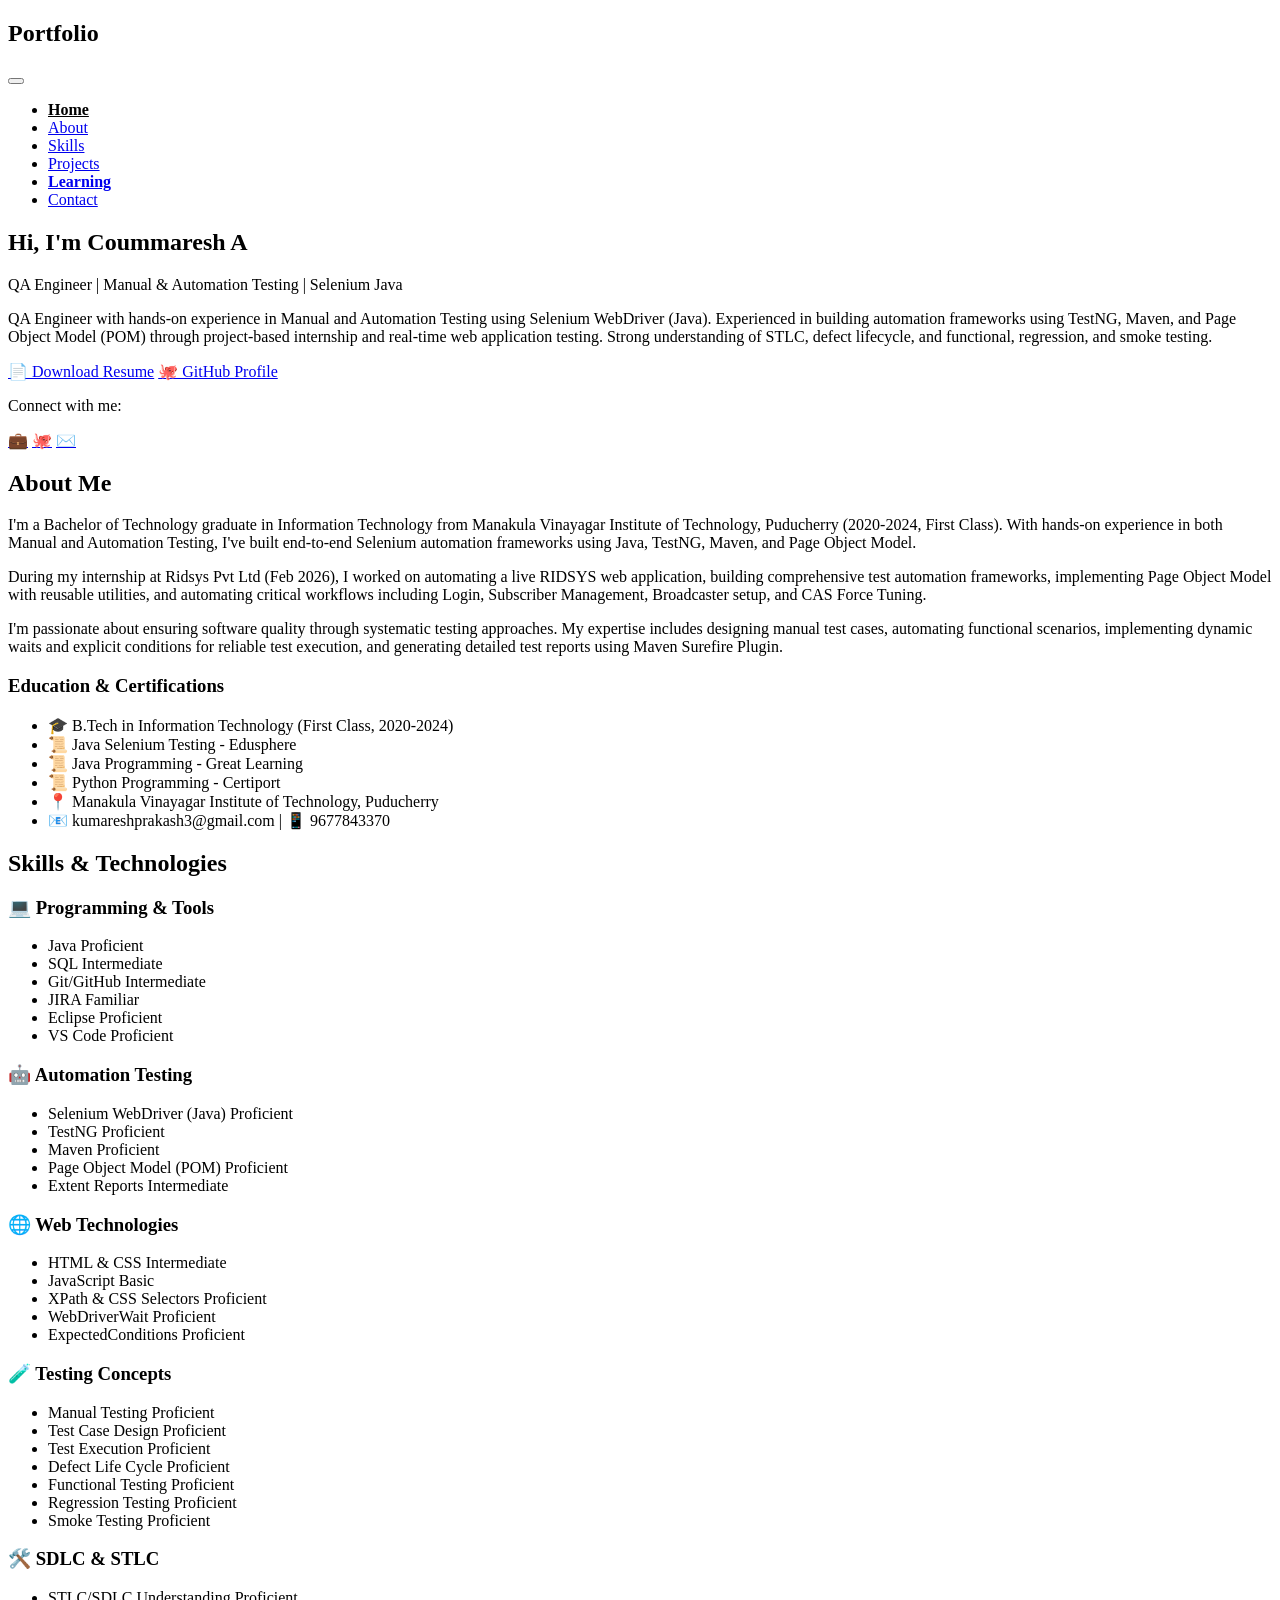
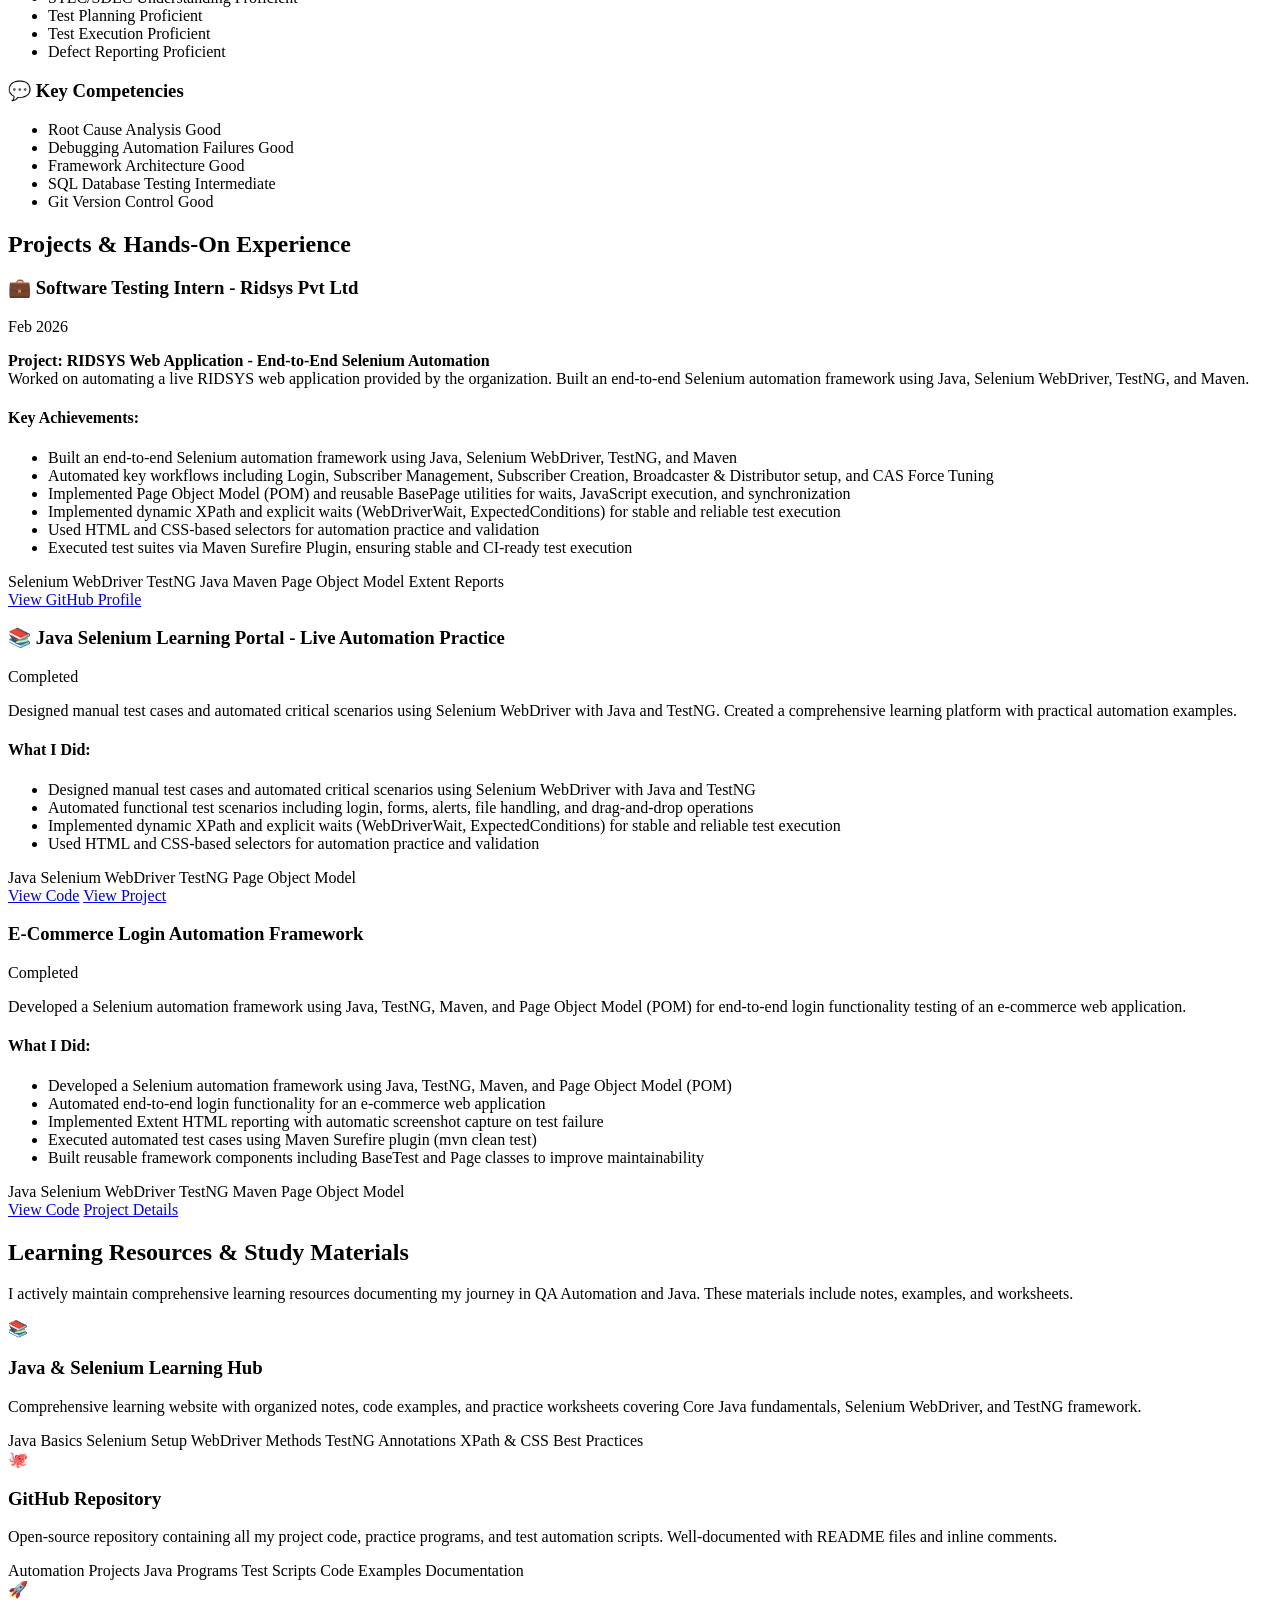
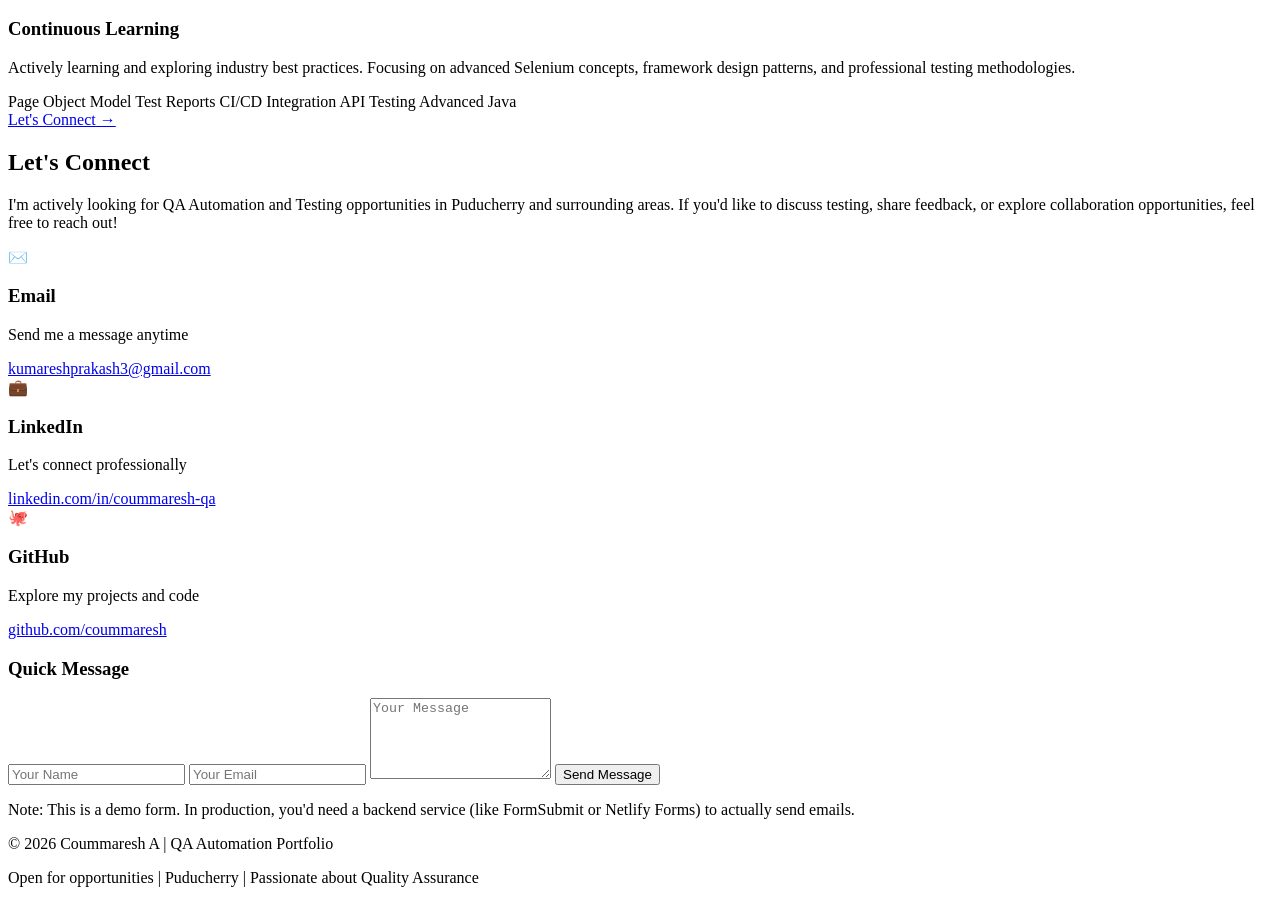
==== commit b613d1b6: "Change greeting from 'Hello' to 'Goodbye'" ====
--- a/index.html
+++ b/index.html
@@ -8,9 +8,9 @@
     <title>Coummaresh A | QA Automation Portfolio</title>
 
     <!-- ✅ CORRECT CSS LINK -->
-    <link rel="stylesheet" href="style.css">
+    <link rel="stylesheet" href="css/style.css">
 </head>
-    
+
 
 
 
@@ -56,7 +56,8 @@
                     regression, and smoke testing.
                 </p>
                 <div class="hero-buttons">
-                   <a href="Coummaresh_A__QA_Engineer.pdf" target="_blank" rel="noopener noreferrer"class="btn btn-primary">📄 Download Resume</a> 
+                    <a href="Coummaresh_A__QA_Engineer.pdf" target="_blank" rel="noopener noreferrer"
+                        class="btn btn-primary">📄 Download Resume</a>
                     <a href="https://github.com/coummaresh" target="_blank" class="btn btn-secondary">
                         🐙 GitHub Profile
                     </a>
@@ -380,9 +381,6 @@
                             <span class="topic">XPath & CSS</span>
                             <span class="topic">Best Practices</span>
                         </div>
-                        <a href="https://your-learning-website.com" target="_blank" class="learning-link">
-                            Visit Learning Website →
-                        </a>
                     </div>
 
                     <!-- GitHub Repository -->
@@ -400,9 +398,6 @@
                             <span class="topic">Code Examples</span>
                             <span class="topic">Documentation</span>
                         </div>
-                        <a href="https://github.com" target="_blank" class="learning-link">
-                            Explore Repository →
-                        </a>
                     </div>
 
                     <!-- Learning Journey -->
@@ -509,7 +504,3 @@
 </body>
 
 </html>
-
-
-
-
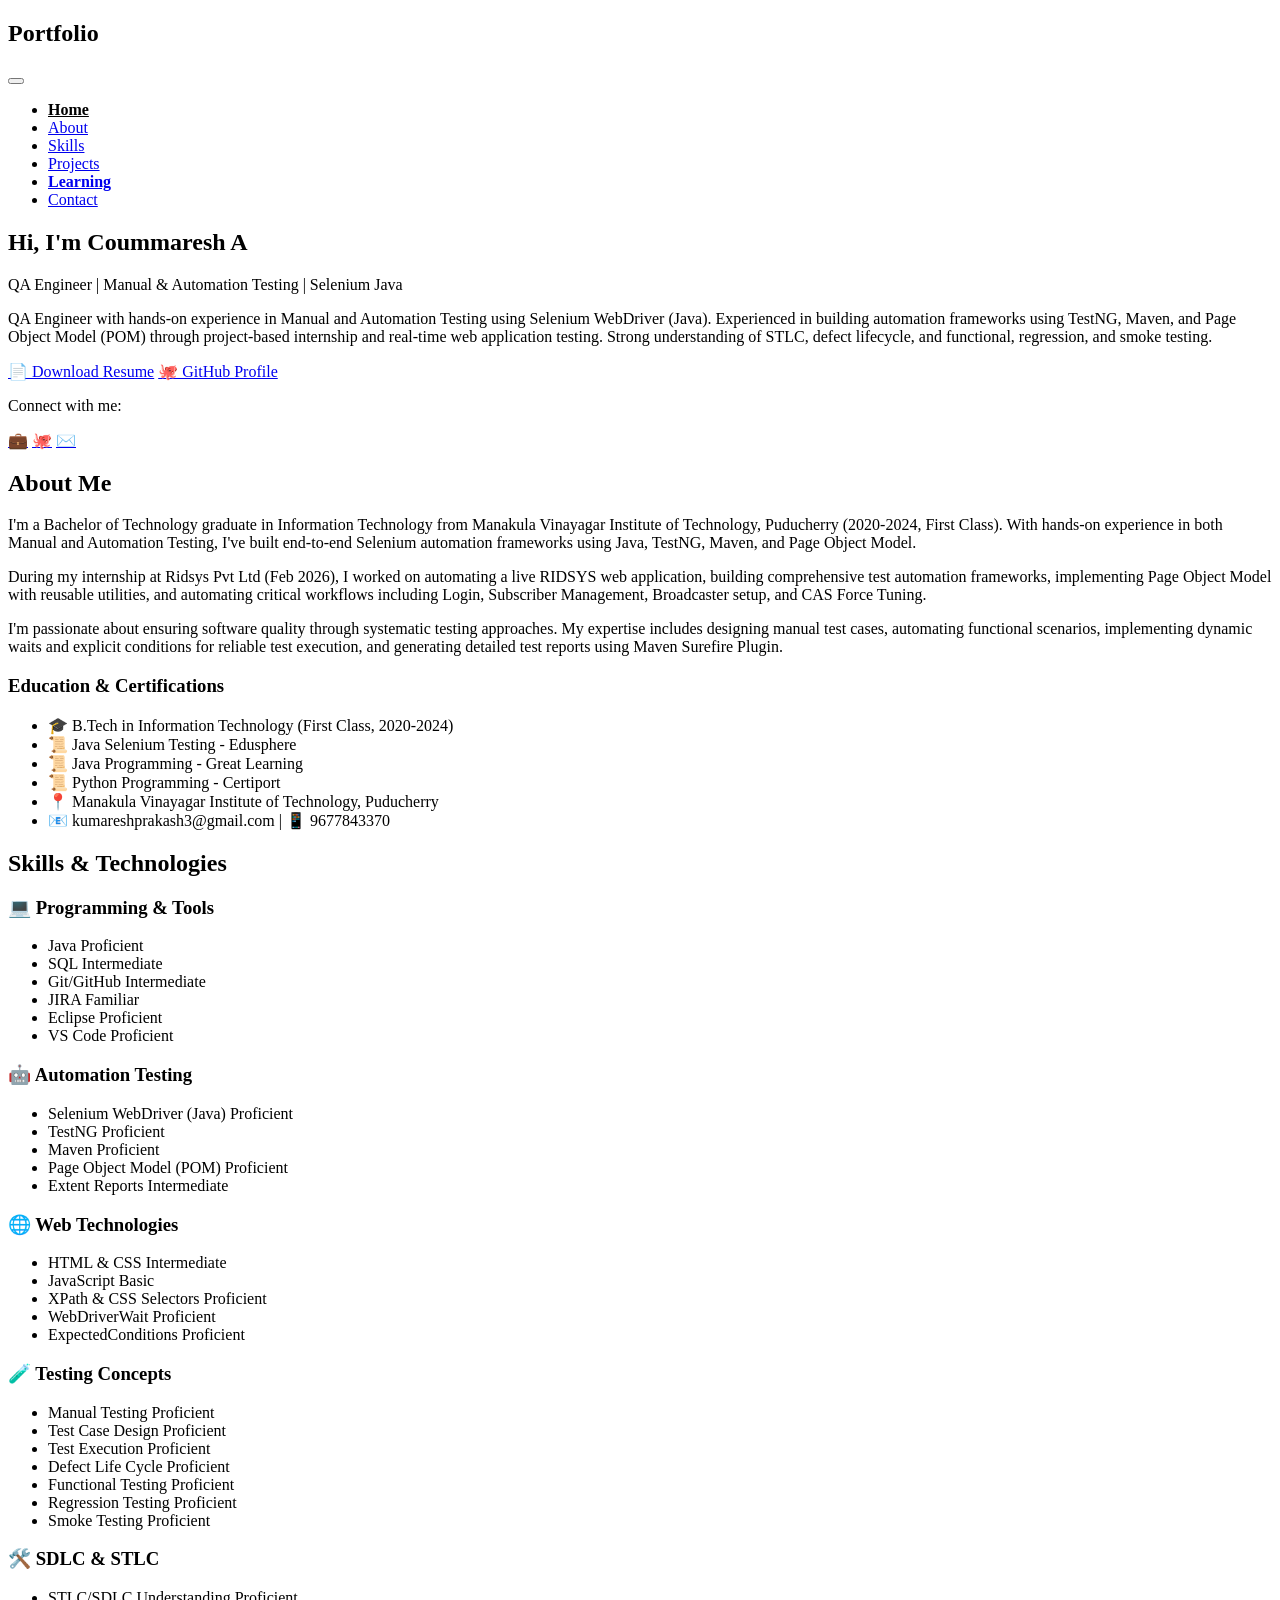
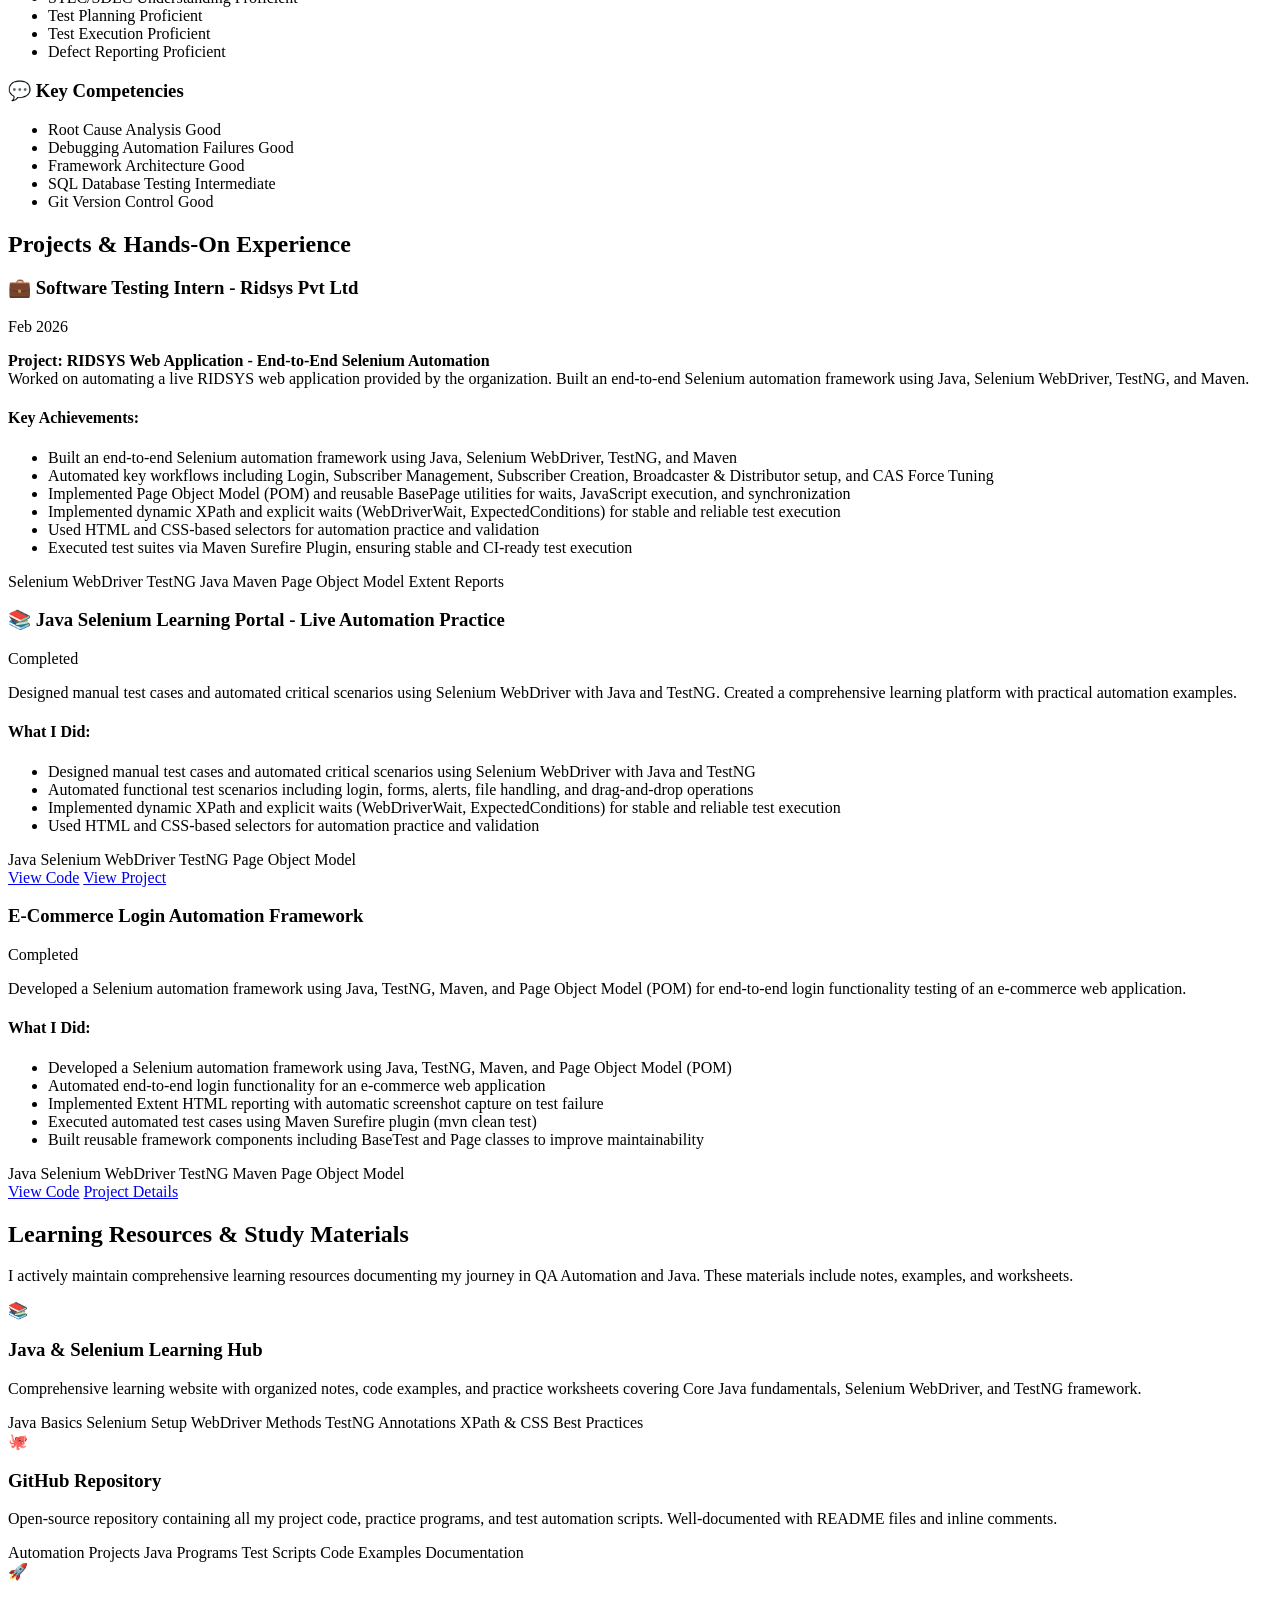
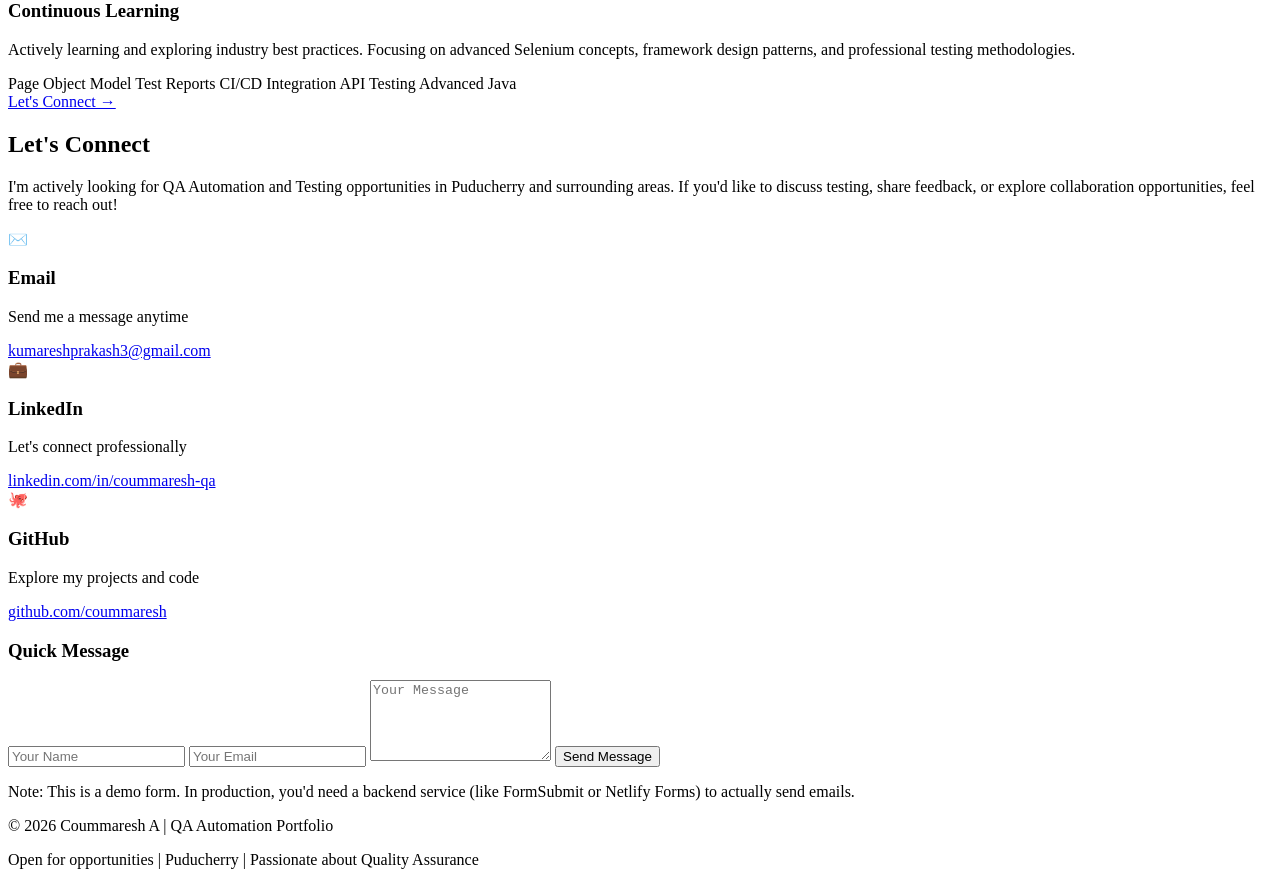
==== commit 32d68b26: "Update print statement from 'Hello' to 'Goodbye'" ====
--- a/index.html
+++ b/index.html
@@ -266,10 +266,7 @@
                             <span class="tech-tag">Page Object Model</span>
                             <span class="tech-tag">Extent Reports</span>
                         </div>
-                        <div class="project-links">
-                            <a href="https://github.com/coummaresh" target="_blank" class="project-link">View GitHub
-                                Profile</a>
-                        </div>
+                    
                     </div>
                 </article>
 
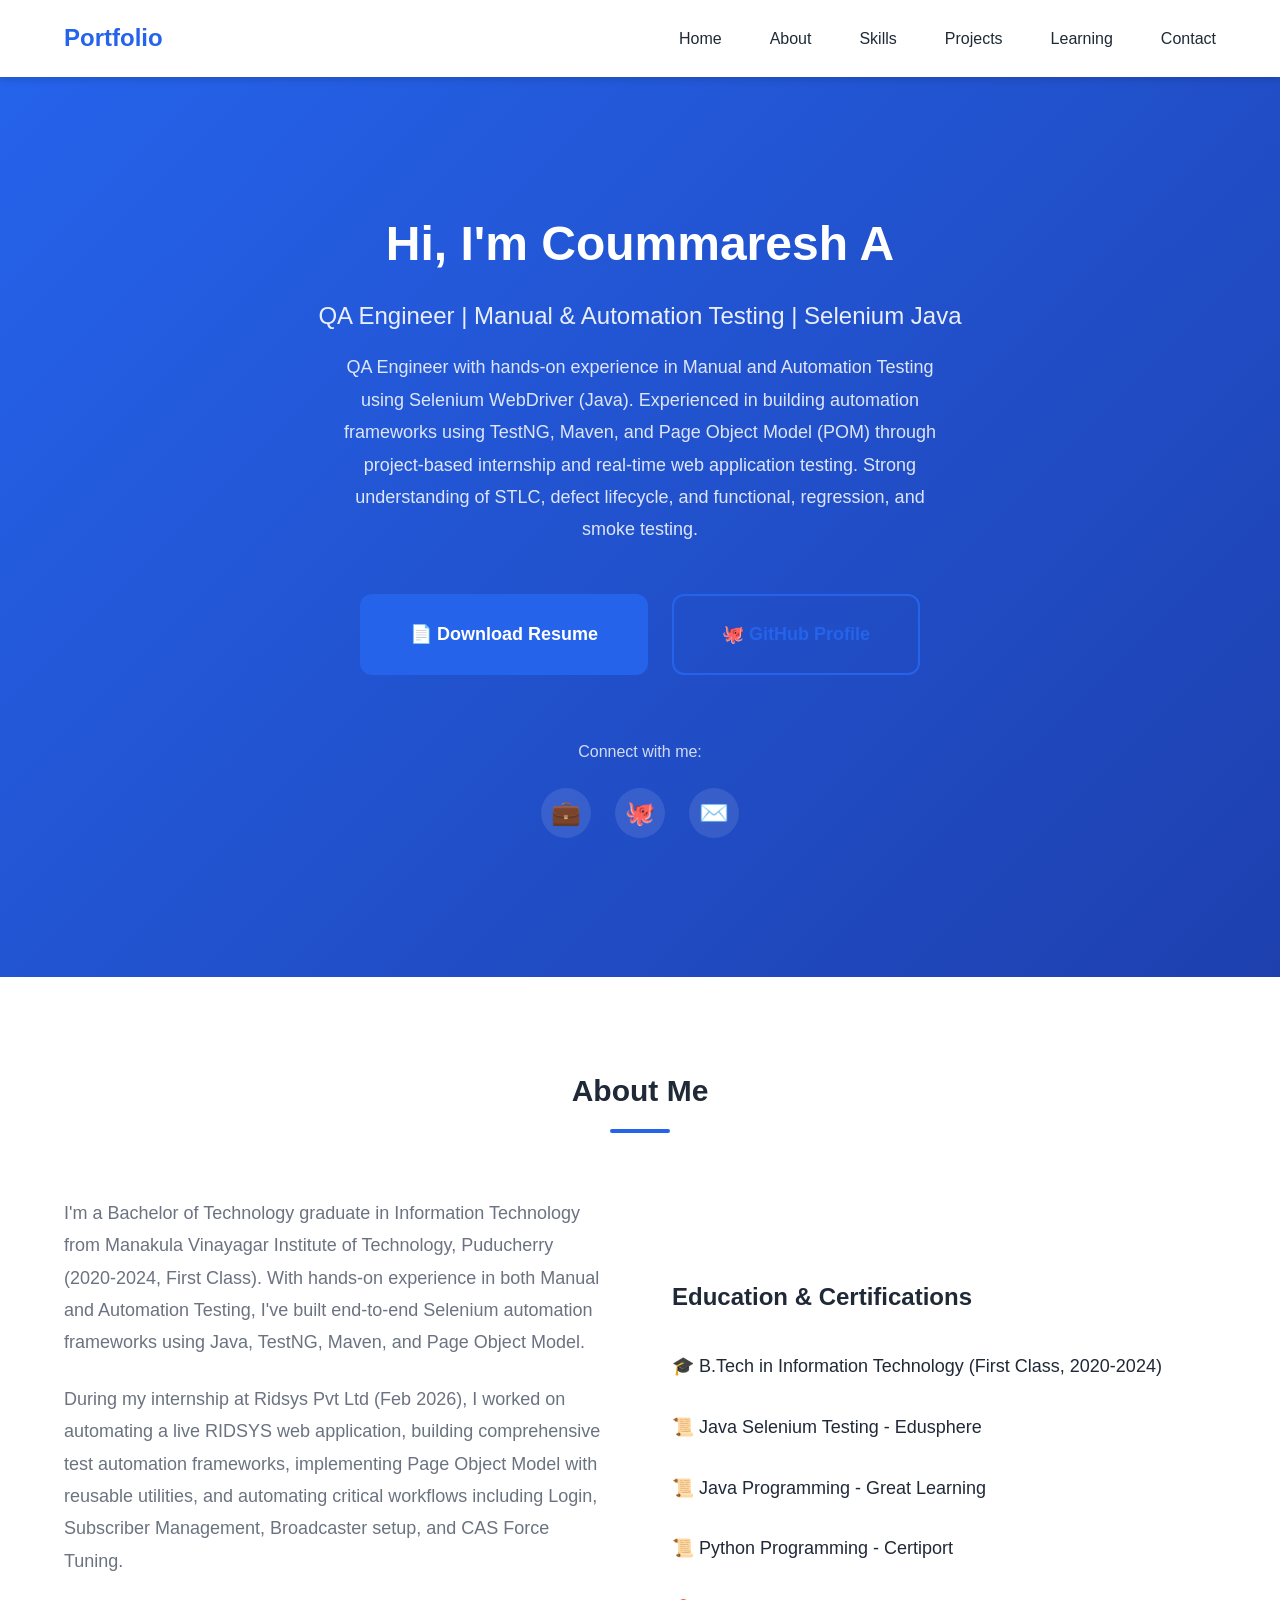
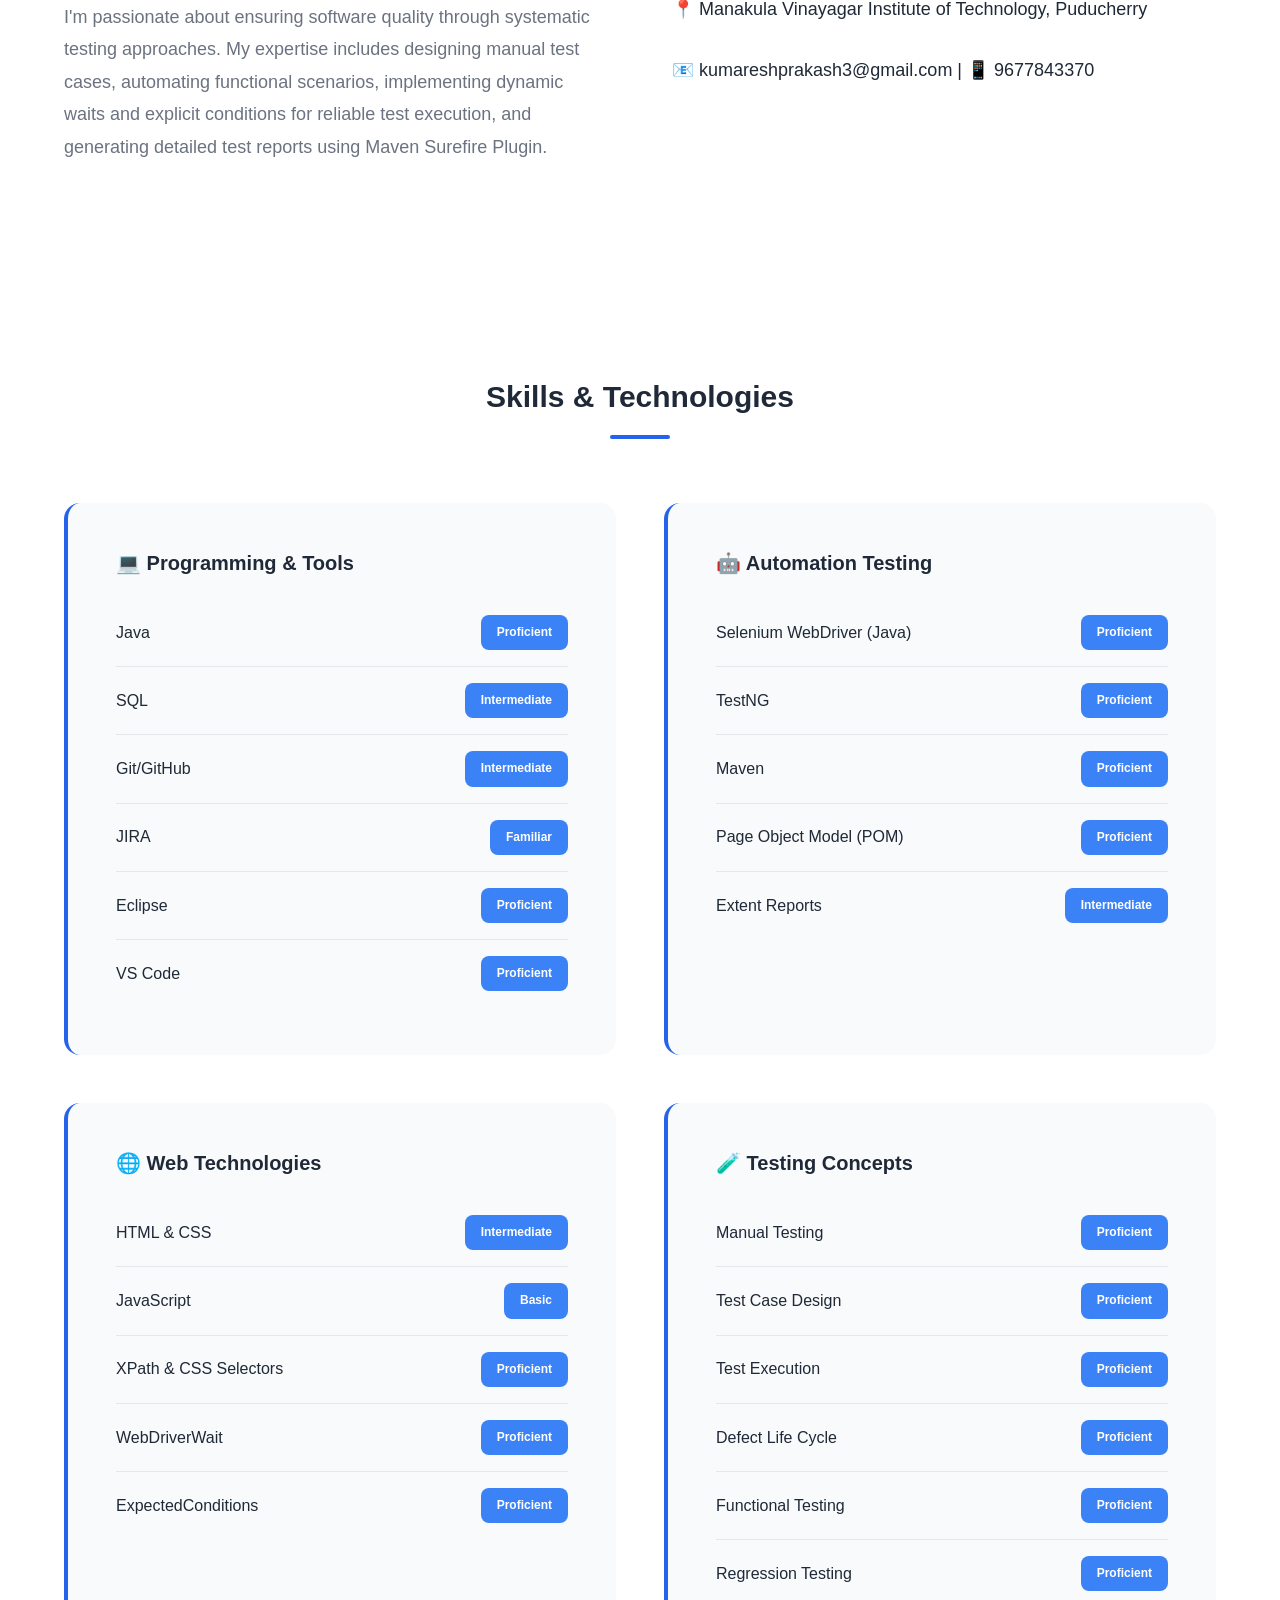
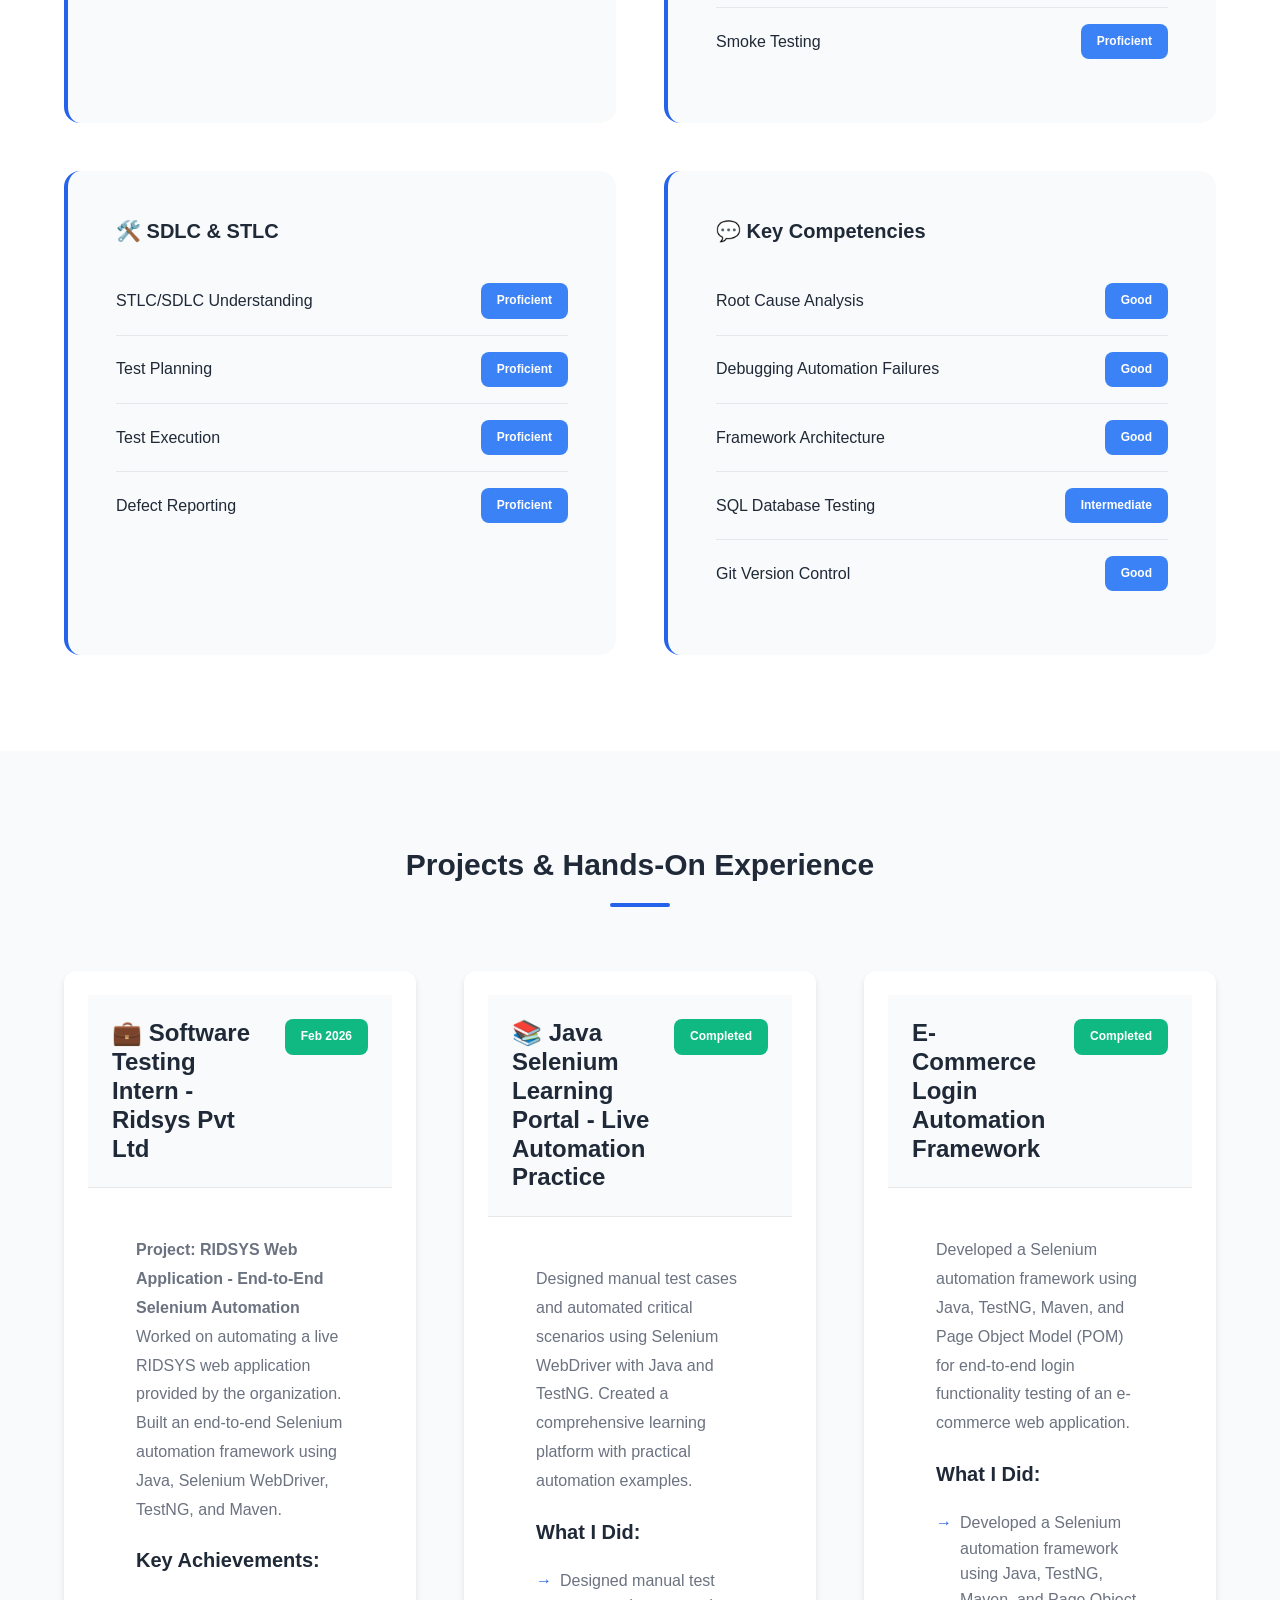
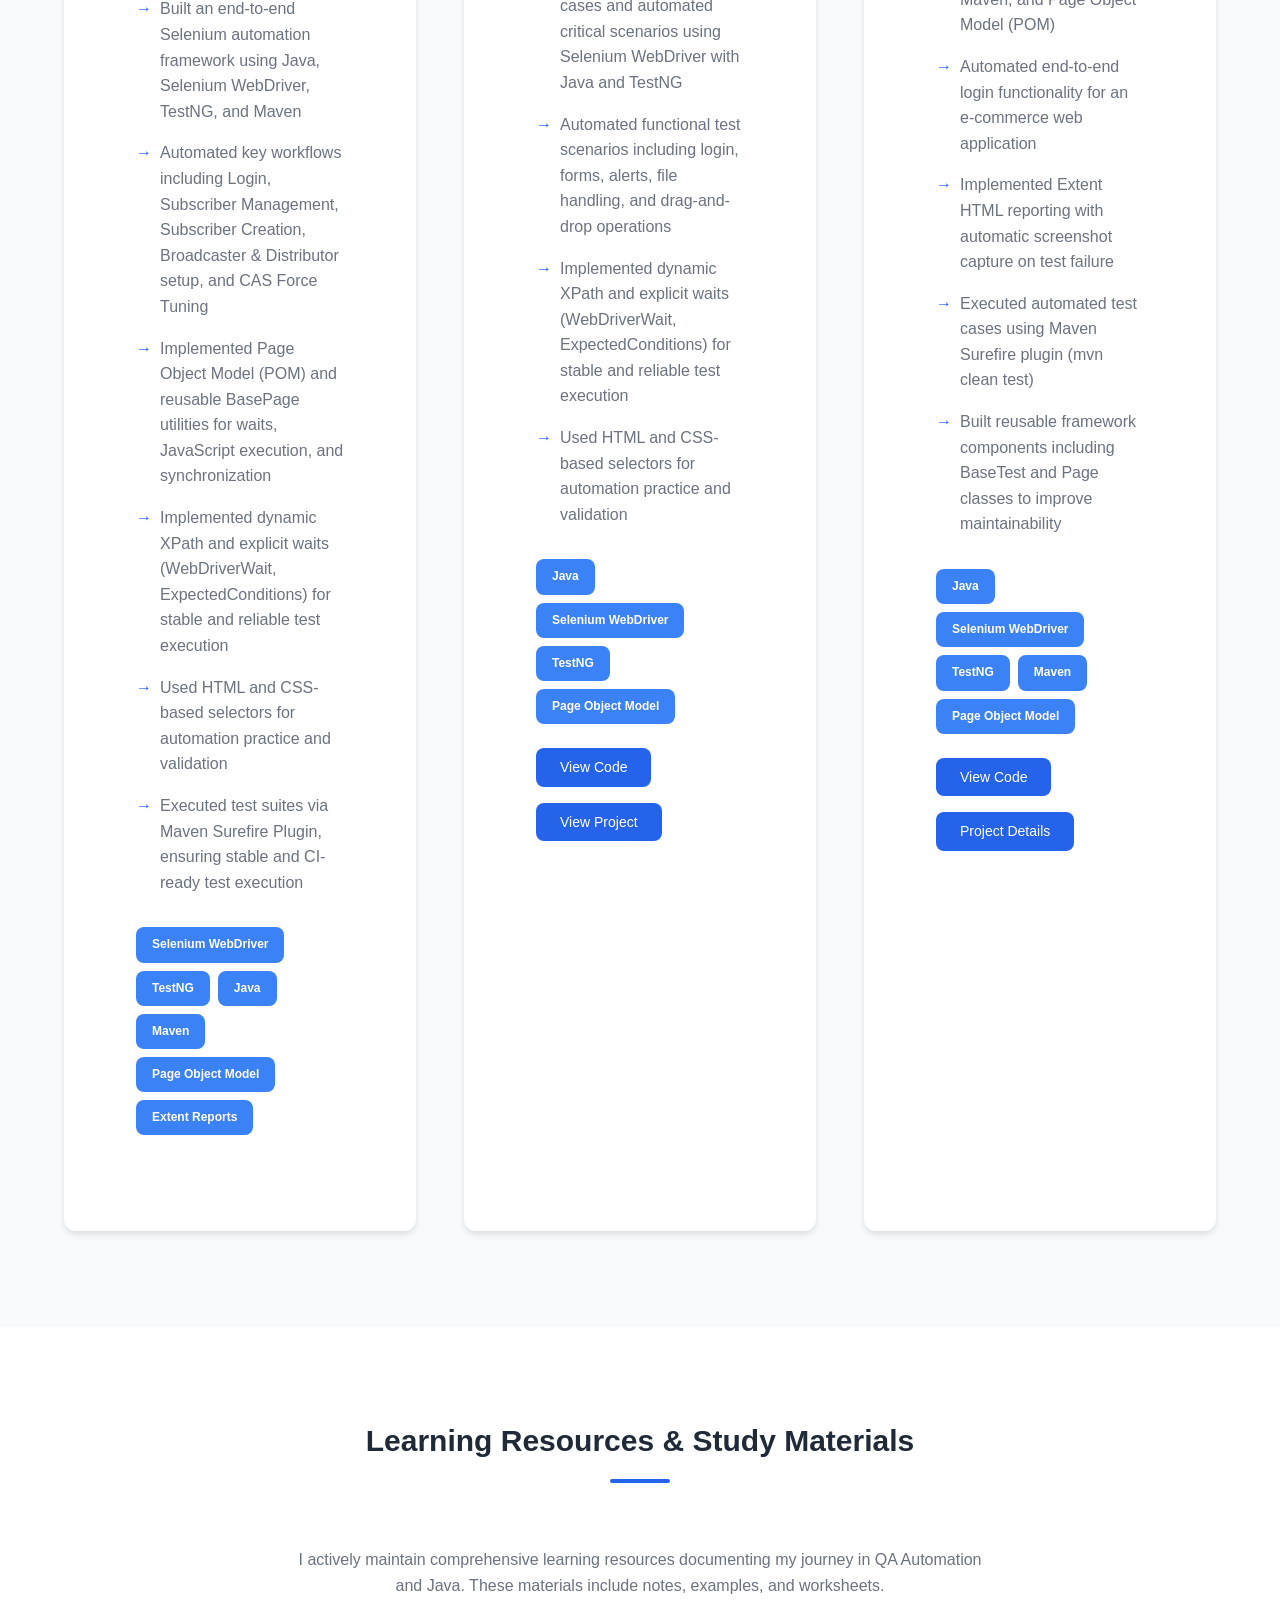
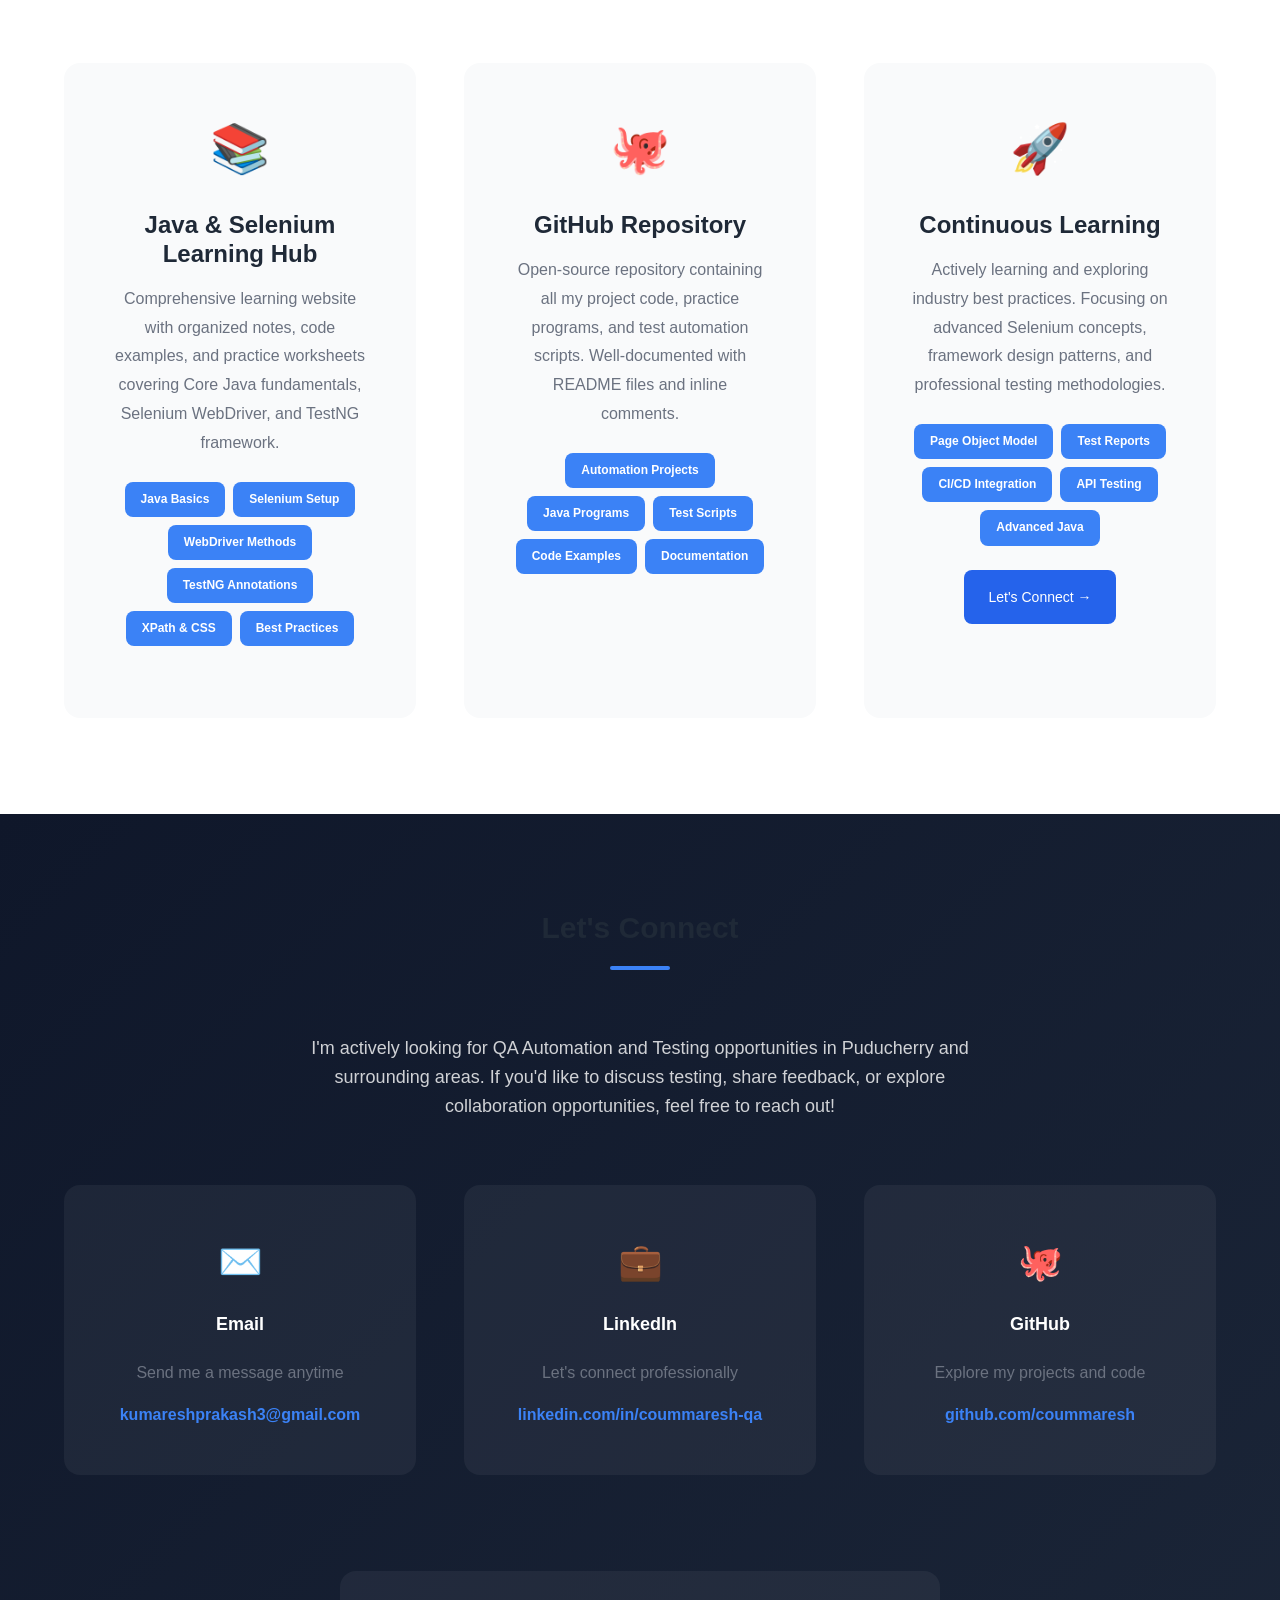
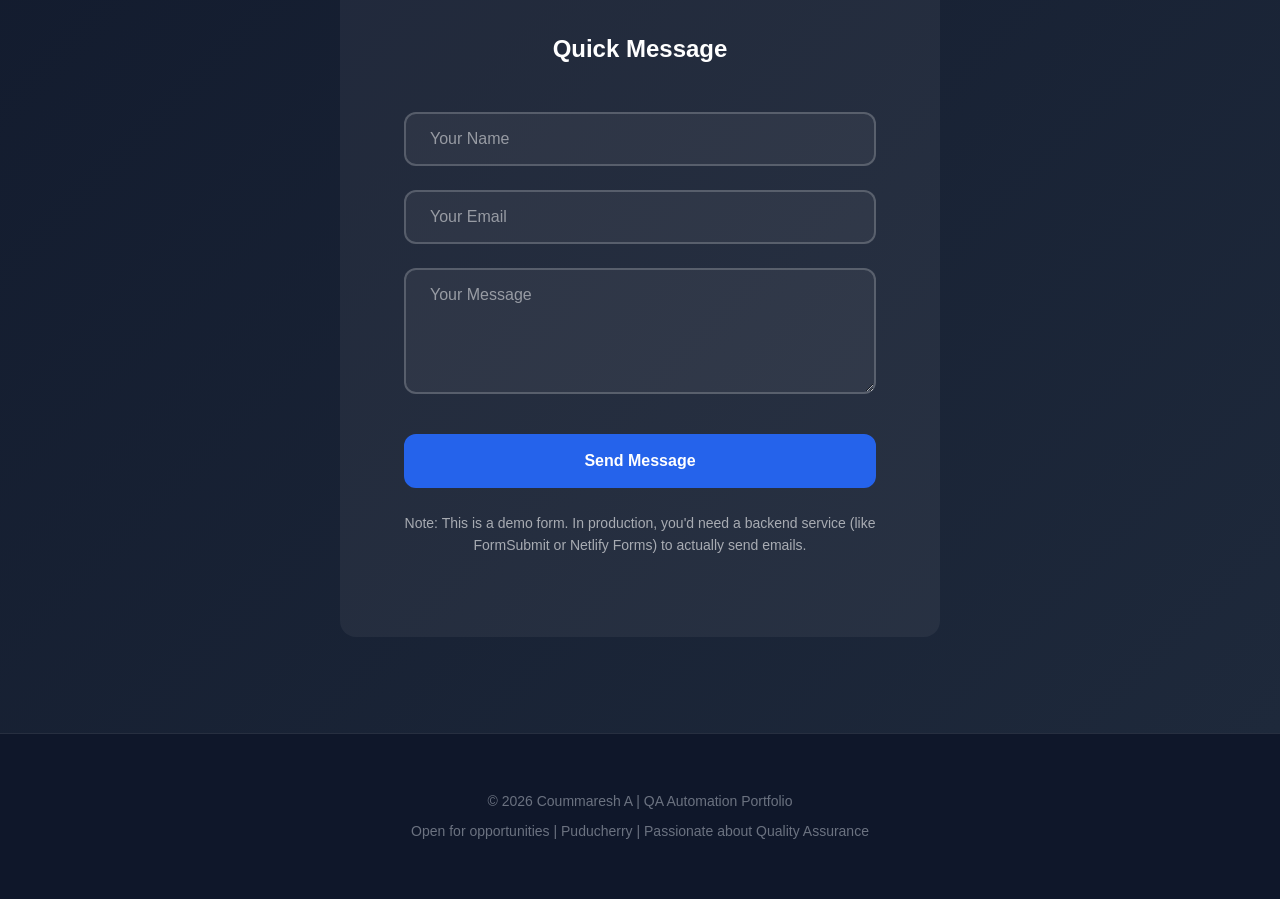
==== commit 9271ceae: "Update print statement from 'Hello' to 'Goodbye'" ====
--- a/index.html
+++ b/index.html
@@ -8,7 +8,7 @@
     <title>Coummaresh A | QA Automation Portfolio</title>
 
     <!-- ✅ CORRECT CSS LINK -->
-    <link rel="stylesheet" href="css/style.css">
+    <link rel="stylesheet" href="style.css">
 </head>
 
 
@@ -501,3 +501,4 @@
 </body>
 
 </html>
+
--- a/style.css
+++ b/style.css
@@ -0,0 +1,1002 @@
+/* ========================================
+   PORTFOLIO WEBSITE - STYLESHEET
+   ======================================== */
+
+/* ========= ROOT & VARIABLES ========= */
+/* ===== APPLY GLOBAL STYLES ===== */
+
+* {
+    margin: 0;
+    padding: 0;
+    box-sizing: border-box;
+}
+
+body {
+    font-family: Arial, Helvetica, sans-serif;
+    background-color: var(--bg-gray);
+    color: var(--text-dark);
+    line-height: 1.6;
+}
+
+section {
+    padding: 60px 20px;
+}
+
+.container {
+    max-width: 1200px;
+    margin: 0 auto;
+}
+
+.hero {
+    background: linear-gradient(135deg,
+            var(--primary-color),
+            var(--secondary-color));
+    color: white;
+}
+
+.navbar {
+    background-color: var(--secondary-color);
+    color: white;
+}
+
+:root {
+    /* Color Palette */
+    --primary-color: #2563eb;
+    /* Professional Blue */
+    --primary-dark: #1e40af;
+    /* Darker Blue */
+    --primary-light: #3b82f6;
+    /* Light Blue */
+    --secondary-color: #0f172a;
+    /* Dark Navy */
+    --accent-color: #7c3aed;
+    /* Purple Accent */
+
+    --text-dark: #1f2937;
+    /* Dark Gray */
+    --text-light: #6b7280;
+    /* Light Gray */
+    --text-lighter: #9ca3af;
+    /* Even Lighter Gray */
+
+    --bg-light: #ffffff;
+    /* White */
+    --bg-gray: #f9fafb;
+    /* Light Gray Background */
+    --bg-darker: #f3f4f6;
+    /* Medium Gray Background */
+
+    --border-color: #e5e7eb;
+    /* Border Color */
+    --success-color: #10b981;
+    /* Green */
+
+    /* Spacing */
+    --spacing-xs: 0.25rem;
+    --spacing-sm: 0.5rem;
+    --spacing-md: 1rem;
+    --spacing-lg: 1.5rem;
+    --spacing-xl: 2rem;
+    --spacing-2xl: 3rem;
+    --spacing-3xl: 4rem;
+    --spacing-4xl: 6rem;
+
+    /* Font Sizes */
+    --text-xs: 0.75rem;
+    --text-sm: 0.875rem;
+    --text-base: 1rem;
+    --text-lg: 1.125rem;
+    --text-xl: 1.25rem;
+    --text-2xl: 1.5rem;
+    --text-3xl: 1.875rem;
+    --text-4xl: 2.25rem;
+    --text-5xl: 3rem;
+
+    /* Typography */
+    --font-family: -apple-system, BlinkMacSystemFont, 'Segoe UI', Roboto, 'Helvetica Neue', Arial, sans-serif;
+    --font-weight-normal: 400;
+    --font-weight-medium: 500;
+    --font-weight-semibold: 600;
+    --font-weight-bold: 700;
+
+    /* Transitions */
+    --transition: all 0.3s ease;
+    --transition-fast: all 0.15s ease;
+
+    /* Shadows */
+    --shadow-sm: 0 1px 2px rgba(0, 0, 0, 0.05);
+    --shadow-md: 0 4px 6px rgba(0, 0, 0, 0.1);
+    --shadow-lg: 0 10px 15px rgba(0, 0, 0, 0.1);
+    --shadow-xl: 0 20px 25px rgba(0, 0, 0, 0.15);
+
+    /* Border Radius */
+    --radius-sm: 0.375rem;
+    --radius-md: 0.5rem;
+    --radius-lg: 0.75rem;
+    --radius-xl: 1rem;
+}
+
+/* ========= RESET & BASE STYLES ========= */
+* {
+    margin: 0;
+    padding: 0;
+    box-sizing: border-box;
+}
+
+html {
+    scroll-behavior: smooth;
+    font-size: 16px;
+}
+
+body {
+    font-family: var(--font-family);
+    color: var(--text-dark);
+    background-color: var(--bg-light);
+    line-height: 1.6;
+    font-weight: var(--font-weight-normal);
+}
+
+/* Disable scrollbar for smooth scroll behavior on some browsers */
+html.scroll-smooth {
+    scroll-behavior: smooth;
+}
+
+/* ========= TYPOGRAPHY ========= */
+h1,
+h2,
+h3,
+h4,
+h5,
+h6 {
+    font-weight: var(--font-weight-bold);
+    line-height: 1.2;
+    margin-bottom: var(--spacing-md);
+}
+
+h1 {
+    font-size: var(--text-4xl);
+}
+
+h2 {
+    font-size: var(--text-3xl);
+}
+
+h3 {
+    font-size: var(--text-2xl);
+}
+
+h4 {
+    font-size: var(--text-xl);
+}
+
+h5 {
+    font-size: var(--text-lg);
+}
+
+h6 {
+    font-size: var(--text-base);
+}
+
+p {
+    margin-bottom: var(--spacing-md);
+    color: var(--text-light);
+}
+
+a {
+    color: var(--primary-color);
+    text-decoration: none;
+    transition: var(--transition);
+}
+
+a:hover {
+    color: var(--primary-dark);
+    text-decoration: underline;
+}
+
+/* ========= UTILITY CLASSES ========= */
+.container {
+    max-width: 1200px;
+    margin: 0 auto;
+    padding: 0 var(--spacing-lg);
+}
+
+.highlight {
+    color: var(--bg-light);
+    font-weight: var(--font-weight-bold);
+}
+
+.section-title {
+    text-align: center;
+    margin-bottom: var(--spacing-3xl);
+    font-size: var(--text-3xl);
+    color: var(--text-dark);
+    position: relative;
+    padding-bottom: var(--spacing-lg);
+}
+
+.section-title::after {
+    content: '';
+    position: absolute;
+    bottom: 0;
+    left: 50%;
+    transform: translateX(-50%);
+    width: 60px;
+    height: 4px;
+    background: var(--primary-color);
+    border-radius: var(--radius-md);
+}
+
+/* ========= BUTTONS ========= */
+.btn {
+    display: inline-block;
+    padding: var(--spacing-md) var(--spacing-xl);
+    border: 2px solid transparent;
+    border-radius: var(--radius-lg);
+    font-size: var(--text-base);
+    font-weight: var(--font-weight-semibold);
+    cursor: pointer;
+    transition: var(--transition);
+    text-align: center;
+    white-space: nowrap;
+    text-decoration: none;
+}
+
+.btn-primary {
+    background-color: var(--primary-color);
+    color: var(--bg-light);
+    border-color: var(--primary-color);
+}
+
+.btn-primary:hover {
+    background-color: var(--primary-dark);
+    border-color: var(--primary-dark);
+    text-decoration: none;
+    box-shadow: var(--shadow-lg);
+}
+
+.btn-secondary {
+    background-color: transparent;
+    color: var(--primary-color);
+    border-color: var(--primary-color);
+}
+
+.btn-secondary:hover {
+    background-color: var(--primary-color);
+    color: var(--bg-light);
+    text-decoration: none;
+    box-shadow: var(--shadow-lg);
+}
+
+/* ========= NAVIGATION ========= */
+.navbar {
+    background-color: var(--bg-light);
+    box-shadow: var(--shadow-md);
+    position: sticky;
+    top: 0;
+    z-index: 100;
+}
+
+.navbar .container {
+    display: flex;
+    justify-content: space-between;
+    align-items: center;
+    padding: var(--spacing-lg);
+}
+
+.nav-brand h1 {
+    color: var(--primary-color);
+    font-size: var(--text-2xl);
+    margin: 0;
+}
+
+.nav-menu {
+    display: flex;
+    list-style: none;
+    gap: var(--spacing-2xl);
+}
+
+.nav-menu a {
+    color: var(--text-dark);
+    font-weight: var(--font-weight-medium);
+    transition: var(--transition);
+}
+
+.nav-menu a:hover {
+    color: var(--primary-color);
+    text-decoration: none;
+}
+
+.mobile-menu-btn {
+    display: none;
+    flex-direction: column;
+    background: none;
+    border: none;
+    cursor: pointer;
+    gap: var(--spacing-sm);
+}
+
+.mobile-menu-btn span {
+    width: 25px;
+    height: 3px;
+    background-color: var(--text-dark);
+    border-radius: var(--radius-sm);
+    transition: var(--transition);
+}
+
+.mobile-menu-btn.active span:nth-child(1) {
+    transform: rotate(45deg) translate(10px, 10px);
+}
+
+.mobile-menu-btn.active span:nth-child(2) {
+    opacity: 0;
+}
+
+.mobile-menu-btn.active span:nth-child(3) {
+    transform: rotate(-45deg) translate(7px, -7px);
+}
+
+/* ========= HERO SECTION ========= */
+.hero {
+    background: linear-gradient(135deg, #2563eb 0%, #1e40af 100%);
+    color: var(--bg-light);
+    padding: var(--spacing-4xl) var(--spacing-lg);
+    text-align: center;
+    min-height: 100vh;
+    display: flex;
+    align-items: center;
+}
+
+.hero-content {
+    animation: fadeInUp 1s ease;
+    width: 100%;
+}
+
+.hero-title {
+    font-size: var(--text-5xl);
+    margin-bottom: var(--spacing-lg);
+    color: var(--bg-light);
+}
+
+.hero-subtitle {
+    font-size: var(--text-2xl);
+    color: rgba(255, 255, 255, 0.9);
+    margin-bottom: var(--spacing-md);
+    font-weight: var(--font-weight-medium);
+}
+
+.hero-description {
+    font-size: var(--text-lg);
+    color: rgba(255, 255, 255, 0.85);
+    max-width: 600px;
+    margin: 0 auto var(--spacing-2xl);
+    line-height: 1.8;
+}
+
+.hero-buttons {
+    display: flex;
+    gap: var(--spacing-lg);
+    justify-content: center;
+    margin-bottom: var(--spacing-3xl);
+    flex-wrap: wrap;
+}
+
+.hero-buttons .btn {
+    font-size: var(--text-lg);
+    padding: var(--spacing-lg) var(--spacing-2xl);
+}
+
+.hero-social {
+    margin-top: var(--spacing-3xl);
+}
+
+.social-text {
+    color: rgba(255, 255, 255, 0.8);
+    margin-bottom: var(--spacing-lg);
+}
+
+.social-links {
+    display: flex;
+    gap: var(--spacing-lg);
+    justify-content: center;
+}
+
+.social-links a {
+    display: inline-flex;
+    align-items: center;
+    justify-content: center;
+    width: 50px;
+    height: 50px;
+    background-color: rgba(255, 255, 255, 0.1);
+    border-radius: 50%;
+    font-size: var(--text-2xl);
+    transition: var(--transition);
+    color: var(--bg-light);
+}
+
+.social-links a:hover {
+    background-color: rgba(255, 255, 255, 0.2);
+    transform: translateY(-5px);
+    text-decoration: none;
+}
+
+/* ========= ANIMATION ========= */
+@keyframes fadeInUp {
+    from {
+        opacity: 0;
+        transform: translateY(30px);
+    }
+
+    to {
+        opacity: 1;
+        transform: translateY(0);
+    }
+}
+
+/* ========= ABOUT SECTION ========= */
+.about {
+    padding: var(--spacing-4xl) var(--spacing-lg);
+    background-color: var(--bg-light);
+}
+
+.about-content {
+    display: grid;
+    grid-template-columns: 1fr 1fr;
+    gap: var(--spacing-3xl);
+    align-items: center;
+}
+
+.about-text p {
+    margin-bottom: var(--spacing-lg);
+    line-height: 1.8;
+    font-size: var(--text-lg);
+}
+
+.about-highlights h3 {
+    color: var(--text-dark);
+    margin-bottom: var(--spacing-lg);
+}
+
+.highlights-list {
+    list-style: none;
+    position: relative;
+}
+
+.highlights-list li {
+    padding: var(--spacing-md) 0;
+    color: var(--text-dark);
+    font-weight: var(--font-weight-medium);
+    font-size: var(--text-lg);
+}
+
+/* ========= SKILLS SECTION ========= */
+.skills {
+    padding: var(--spacing-4xl) var(--spacing-lg);
+    background-color: var(--bg-light);
+}
+
+.skills-grid {
+    display: grid;
+    grid-template-columns: repeat(2, 1fr);
+    gap: var(--spacing-2xl);
+}
+
+.skill-category {
+    background-color: var(--bg-gray);
+    padding: var(--spacing-2xl);
+    border-radius: var(--radius-xl);
+    border-left: 4px solid var(--primary-color);
+    transition: var(--transition);
+}
+
+.skill-category:hover {
+    box-shadow: var(--shadow-lg);
+    transform: translateY(-5px);
+}
+
+.category-title {
+    color: var(--text-dark);
+    margin-bottom: var(--spacing-lg);
+    font-size: var(--text-xl);
+}
+
+.skill-list {
+    list-style: none;
+}
+
+.skill-list li {
+    display: flex;
+    justify-content: space-between;
+    align-items: center;
+    padding: var(--spacing-md) 0;
+    border-bottom: 1px solid var(--border-color);
+}
+
+.skill-list li:last-child {
+    border-bottom: none;
+}
+
+.skill-name {
+    color: var(--text-dark);
+    font-weight: var(--font-weight-medium);
+}
+
+.proficiency {
+    background-color: var(--primary-light);
+    color: var(--bg-light);
+    padding: var(--spacing-sm) var(--spacing-md);
+    border-radius: var(--radius-md);
+    font-size: var(--text-xs);
+    font-weight: var(--font-weight-semibold);
+}
+
+/* ========= PROJECTS SECTION ========= */
+.projects {
+    padding: var(--spacing-4xl) var(--spacing-lg);
+    background-color: var(--bg-gray);
+}
+
+.projects-grid {
+    display: grid;
+    grid-template-columns: repeat(auto-fit, minmax(350px, 1fr));
+    gap: var(--spacing-2xl);
+}
+
+.project-card {
+    background-color: var(--bg-light);
+    padding: var(--spacing-lg);
+    border-radius: var(--radius-lg);
+    box-shadow: var(--shadow-md);
+    transition: var(--transition);
+}
+
+.project-card:hover {
+    box-shadow: var(--shadow-xl);
+    transform: translateY(-8px);
+}
+
+.project-header {
+    background-color: var(--bg-gray);
+    padding: var(--spacing-lg);
+    border-bottom: 1px solid var(--border-color);
+    display: flex;
+    justify-content: space-between;
+    align-items: flex-start;
+    gap: var(--spacing-lg);
+}
+
+.project-title {
+    color: var(--text-dark);
+    margin: 0;
+    flex: 1;
+}
+
+.project-status {
+    background-color: var(--success-color);
+    color: var(--bg-light);
+    padding: var(--spacing-sm) var(--spacing-md);
+    border-radius: var(--radius-md);
+    font-size: var(--text-xs);
+    font-weight: var(--font-weight-bold);
+    white-space: nowrap;
+}
+
+.project-body {
+    padding: var(--spacing-2xl);
+}
+
+.project-description {
+    color: var(--text-light);
+    margin-bottom: var(--spacing-lg);
+    line-height: 1.8;
+}
+
+.project-list {
+    list-style: none;
+    margin-bottom: var(--spacing-lg);
+}
+
+.project-list li {
+    padding: var(--spacing-sm) 0;
+    padding-left: var(--spacing-lg);
+    color: var(--text-light);
+    position: relative;
+}
+
+.project-list li::before {
+    content: '→';
+    position: absolute;
+    left: 0;
+    color: var(--primary-color);
+    font-weight: bold;
+}
+
+.project-tech {
+    display: flex;
+    flex-wrap: wrap;
+    gap: var(--spacing-sm);
+    margin: var(--spacing-lg) 0;
+}
+
+.tech-tag {
+    background-color: var(--primary-light);
+    color: var(--bg-light);
+    padding: var(--spacing-sm) var(--spacing-md);
+    border-radius: var(--radius-md);
+    font-size: var(--text-xs);
+    font-weight: var(--font-weight-semibold);
+}
+
+.project-links {
+    display: flex;
+    gap: var(--spacing-md);
+    flex-wrap: wrap;
+    margin-top: var(--spacing-lg);
+}
+
+.project-link {
+    display: inline-block;
+    padding: var(--spacing-sm) var(--spacing-lg);
+    background-color: var(--primary-color);
+    color: var(--bg-light);
+    border-radius: var(--radius-md);
+    font-size: var(--text-sm);
+    font-weight: var(--font-weight-medium);
+    transition: var(--transition);
+}
+
+.project-link:hover {
+    background-color: var(--primary-dark);
+    text-decoration: none;
+}
+
+/* ========= LEARNING SECTION ========= */
+.learning {
+    padding: var(--spacing-4xl) var(--spacing-lg);
+    background-color: var(--bg-light);
+}
+
+.learning-intro {
+    text-align: center;
+    max-width: 700px;
+    margin: 0 auto var(--spacing-3xl);
+}
+
+.learning-cards {
+    display: grid;
+    grid-template-columns: repeat(auto-fit, minmax(300px, 1fr));
+    gap: var(--spacing-2xl);
+}
+
+.learning-card {
+    background-color: var(--bg-gray);
+    padding: var(--spacing-2xl);
+    border-radius: var(--radius-xl);
+    text-align: center;
+    transition: var(--transition);
+}
+
+.learning-card:hover {
+    box-shadow: var(--shadow-lg);
+    transform: translateY(-5px);
+}
+
+.learning-icon {
+    font-size: var(--text-5xl);
+    margin-bottom: var(--spacing-lg);
+}
+
+.learning-card h3 {
+    color: var(--text-dark);
+    margin-bottom: var(--spacing-md);
+}
+
+.learning-card p {
+    color: var(--text-light);
+    margin-bottom: var(--spacing-lg);
+    line-height: 1.8;
+}
+
+.learning-topics {
+    display: flex;
+    flex-wrap: wrap;
+    gap: var(--spacing-sm);
+    justify-content: center;
+    margin-bottom: var(--spacing-lg);
+}
+
+.topic {
+    background-color: var(--primary-light);
+    color: var(--bg-light);
+    padding: var(--spacing-sm) var(--spacing-md);
+    border-radius: var(--radius-md);
+    font-size: var(--text-xs);
+    font-weight: var(--font-weight-semibold);
+}
+
+.learning-link {
+    display: inline-block;
+    padding: var(--spacing-md) var(--spacing-lg);
+    background-color: var(--primary-color);
+    color: var(--bg-light);
+    border-radius: var(--radius-md);
+    font-size: var(--text-sm);
+    font-weight: var(--font-weight-medium);
+    transition: var(--transition);
+}
+
+.learning-link:hover {
+    background-color: var(--primary-dark);
+    text-decoration: none;
+}
+
+/* ========= CONTACT SECTION ========= */
+.contact {
+    padding: var(--spacing-4xl) var(--spacing-lg);
+    background: linear-gradient(135deg, #0f172a 0%, #1e293b 100%);
+    color: var(--bg-light);
+}
+
+.contact .section-title::after {
+    background-color: var(--primary-light);
+}
+
+.contact-intro {
+    text-align: center;
+    max-width: 700px;
+    margin: 0 auto var(--spacing-3xl);
+    font-size: var(--text-lg);
+    color: rgba(255, 255, 255, 0.8);
+}
+
+.contact-methods {
+    display: grid;
+    grid-template-columns: repeat(auto-fit, minmax(280px, 1fr));
+    gap: var(--spacing-2xl);
+    margin-bottom: var(--spacing-4xl);
+}
+
+.contact-method {
+    background-color: rgba(255, 255, 255, 0.05);
+    padding: var(--spacing-2xl);
+    border-radius: var(--radius-xl);
+    text-align: center;
+    transition: var(--transition);
+}
+
+.contact-method:hover {
+    background-color: rgba(255, 255, 255, 0.1);
+    transform: translateY(-5px);
+}
+
+.contact-icon {
+    font-size: var(--text-4xl);
+    margin-bottom: var(--spacing-lg);
+}
+
+.contact-method h3 {
+    color: var(--bg-light);
+    margin-bottom: var(--spacing-lg);
+    font-size: var(--text-lg);
+}
+
+.contact-link {
+    color: var(--primary-light);
+    font-weight: var(--font-weight-semibold);
+}
+
+.contact-link:hover {
+    color: var(--bg-light);
+}
+
+.contact-form-wrapper {
+    background-color: rgba(255, 255, 255, 0.05);
+    padding: var(--spacing-3xl);
+    border-radius: var(--radius-xl);
+    max-width: 600px;
+    margin: 0 auto;
+}
+
+.contact-form-wrapper h3 {
+    color: var(--bg-light);
+    text-align: center;
+    margin-bottom: var(--spacing-2xl);
+}
+
+.contact-form {
+    display: flex;
+    flex-direction: column;
+    gap: var(--spacing-lg);
+}
+
+.contact-form input,
+.contact-form textarea {
+    padding: var(--spacing-md) var(--spacing-lg);
+    border: 2px solid rgba(255, 255, 255, 0.2);
+    border-radius: var(--radius-lg);
+    background-color: rgba(255, 255, 255, 0.05);
+    color: var(--bg-light);
+    font-family: var(--font-family);
+    font-size: var(--text-base);
+    transition: var(--transition);
+}
+
+.contact-form input::placeholder,
+.contact-form textarea::placeholder {
+    color: rgba(255, 255, 255, 0.5);
+}
+
+.contact-form input:focus,
+.contact-form textarea:focus {
+    outline: none;
+    border-color: var(--primary-light);
+    background-color: rgba(255, 255, 255, 0.08);
+}
+
+.contact-form button {
+    margin-top: var(--spacing-md);
+}
+
+.form-note {
+    text-align: center;
+    color: rgba(255, 255, 255, 0.6);
+    font-size: var(--text-sm);
+    margin-top: var(--spacing-lg);
+}
+
+/* ========= FOOTER ========= */
+.footer {
+    background-color: var(--secondary-color);
+    color: rgba(255, 255, 255, 0.7);
+    padding: var(--spacing-2xl) var(--spacing-lg);
+    text-align: center;
+    border-top: 1px solid rgba(255, 255, 255, 0.1);
+}
+
+.footer-content p {
+    margin: var(--spacing-sm) 0;
+    font-size: var(--text-sm);
+}
+
+/* ========= RESPONSIVE DESIGN ========= */
+
+/* Tablet (768px and below) */
+@media (max-width: 768px) {
+    :root {
+        --text-4xl: 2rem;
+        --text-3xl: 1.625rem;
+        --spacing-4xl: 3rem;
+    }
+
+    .nav-menu {
+        display: none;
+        position: absolute;
+        top: 100%;
+        left: 0;
+        right: 0;
+        flex-direction: column;
+        background-color: var(--bg-light);
+        gap: 0;
+        box-shadow: var(--shadow-lg);
+    }
+
+    .nav-menu.active {
+        display: flex;
+    }
+
+    .nav-menu li {
+        border-bottom: 1px solid var(--border-color);
+    }
+
+    .nav-menu li:last-child {
+        border-bottom: none;
+    }
+
+    .nav-menu a {
+        display: block;
+        padding: var(--spacing-lg);
+    }
+
+    .mobile-menu-btn {
+        display: flex;
+    }
+
+    .about-content {
+        grid-template-columns: 1fr;
+    }
+
+    .hero-title {
+        font-size: var(--text-4xl);
+    }
+
+    .hero-buttons {
+        flex-direction: column;
+        align-items: stretch;
+    }
+
+    .hero-buttons .btn {
+        text-align: center;
+    }
+
+    .projects-grid,
+    .learning-cards,
+    .skills-grid {
+        grid-template-columns: 1fr;
+    }
+
+    .contact-form-wrapper {
+        padding: var(--spacing-2xl);
+    }
+}
+
+/* Mobile (480px and below) */
+@media (max-width: 480px) {
+    :root {
+        --spacing-lg: 1rem;
+        --spacing-xl: 1.5rem;
+        --text-5xl: 2rem;
+        --text-4xl: 1.75rem;
+        --text-2xl: 1.25rem;
+    }
+
+    .container {
+        padding: 0 var(--spacing-md);
+    }
+
+    .hero {
+        padding: var(--spacing-2xl) var(--spacing-lg);
+        min-height: auto;
+    }
+
+    .hero-title {
+        font-size: var(--text-3xl);
+    }
+
+    .hero-subtitle {
+        font-size: var(--text-xl);
+    }
+
+    .section-title {
+        font-size: var(--text-2xl);
+    }
+
+    .about,
+    .skills,
+    .projects,
+    .learning,
+    .contact {
+        padding: var(--spacing-2xl) var(--spacing-lg);
+    }
+
+    .contact-methods {
+        grid-template-columns: 1fr;
+    }
+
+    .project-header {
+        flex-direction: column;
+        gap: var(--spacing-md);
+    }
+
+    .project-title {
+        margin: 0;
+    }
+}
+
+/* Print Styles */
+@media print {
+
+    nav,
+    .hero-buttons,
+    .contact-form-wrapper,
+    .footer {
+        display: none;
+    }
+
+    body {
+        background-color: var(--bg-light);
+    }
+
+    .project-card,
+    .skill-category {
+        page-break-inside: avoid;
+    }
+}
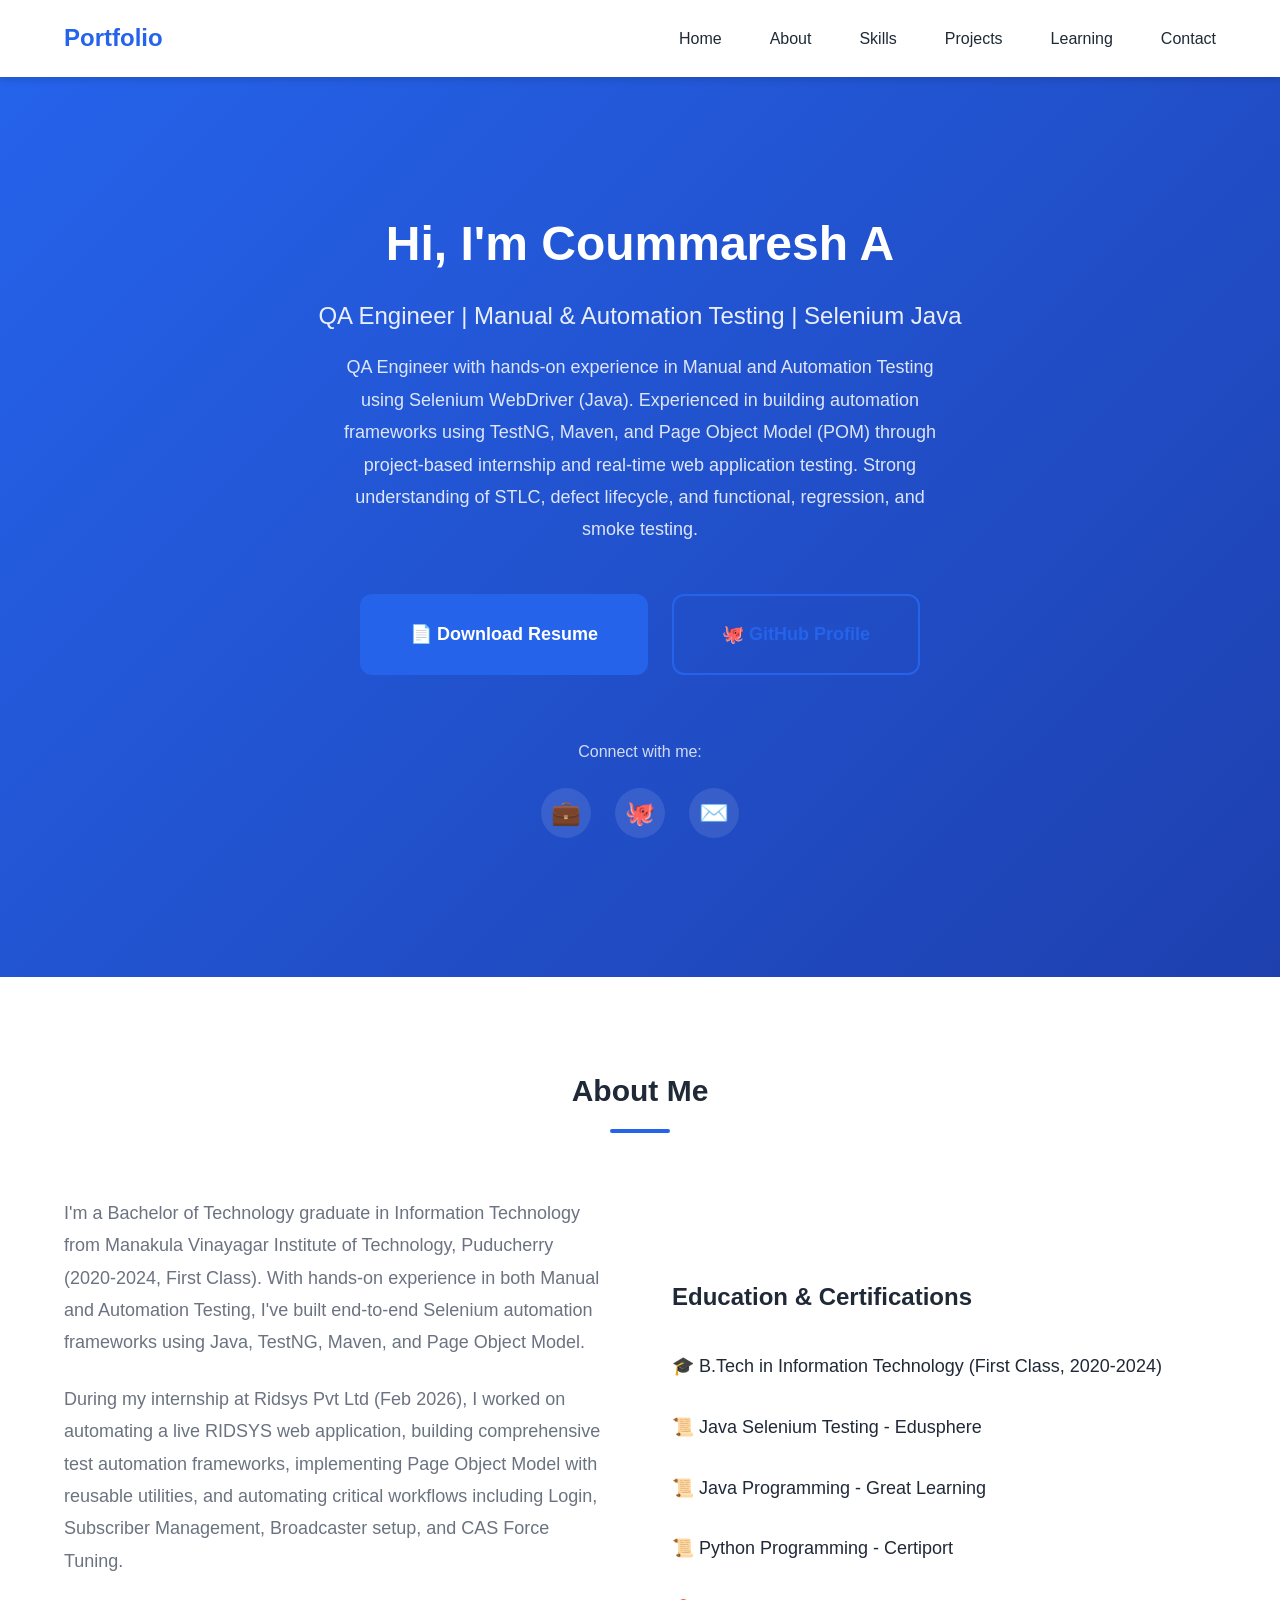
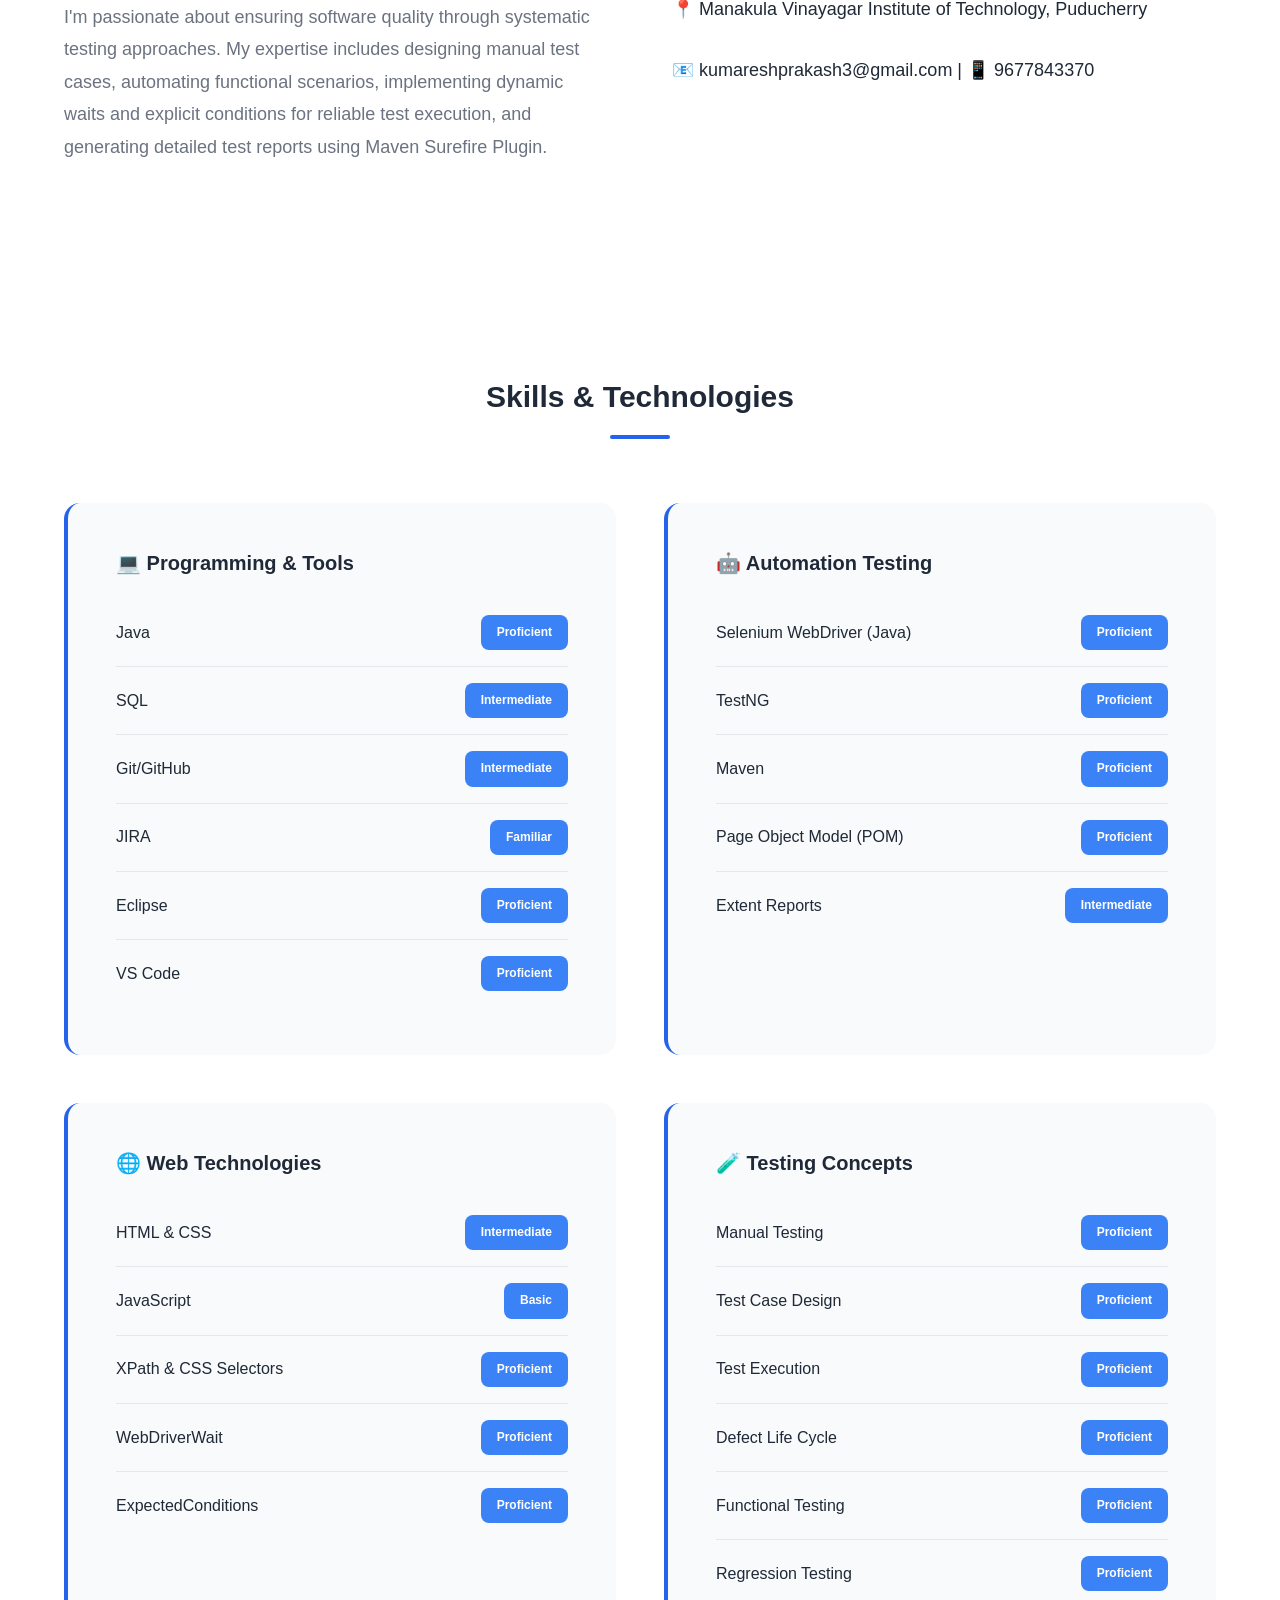
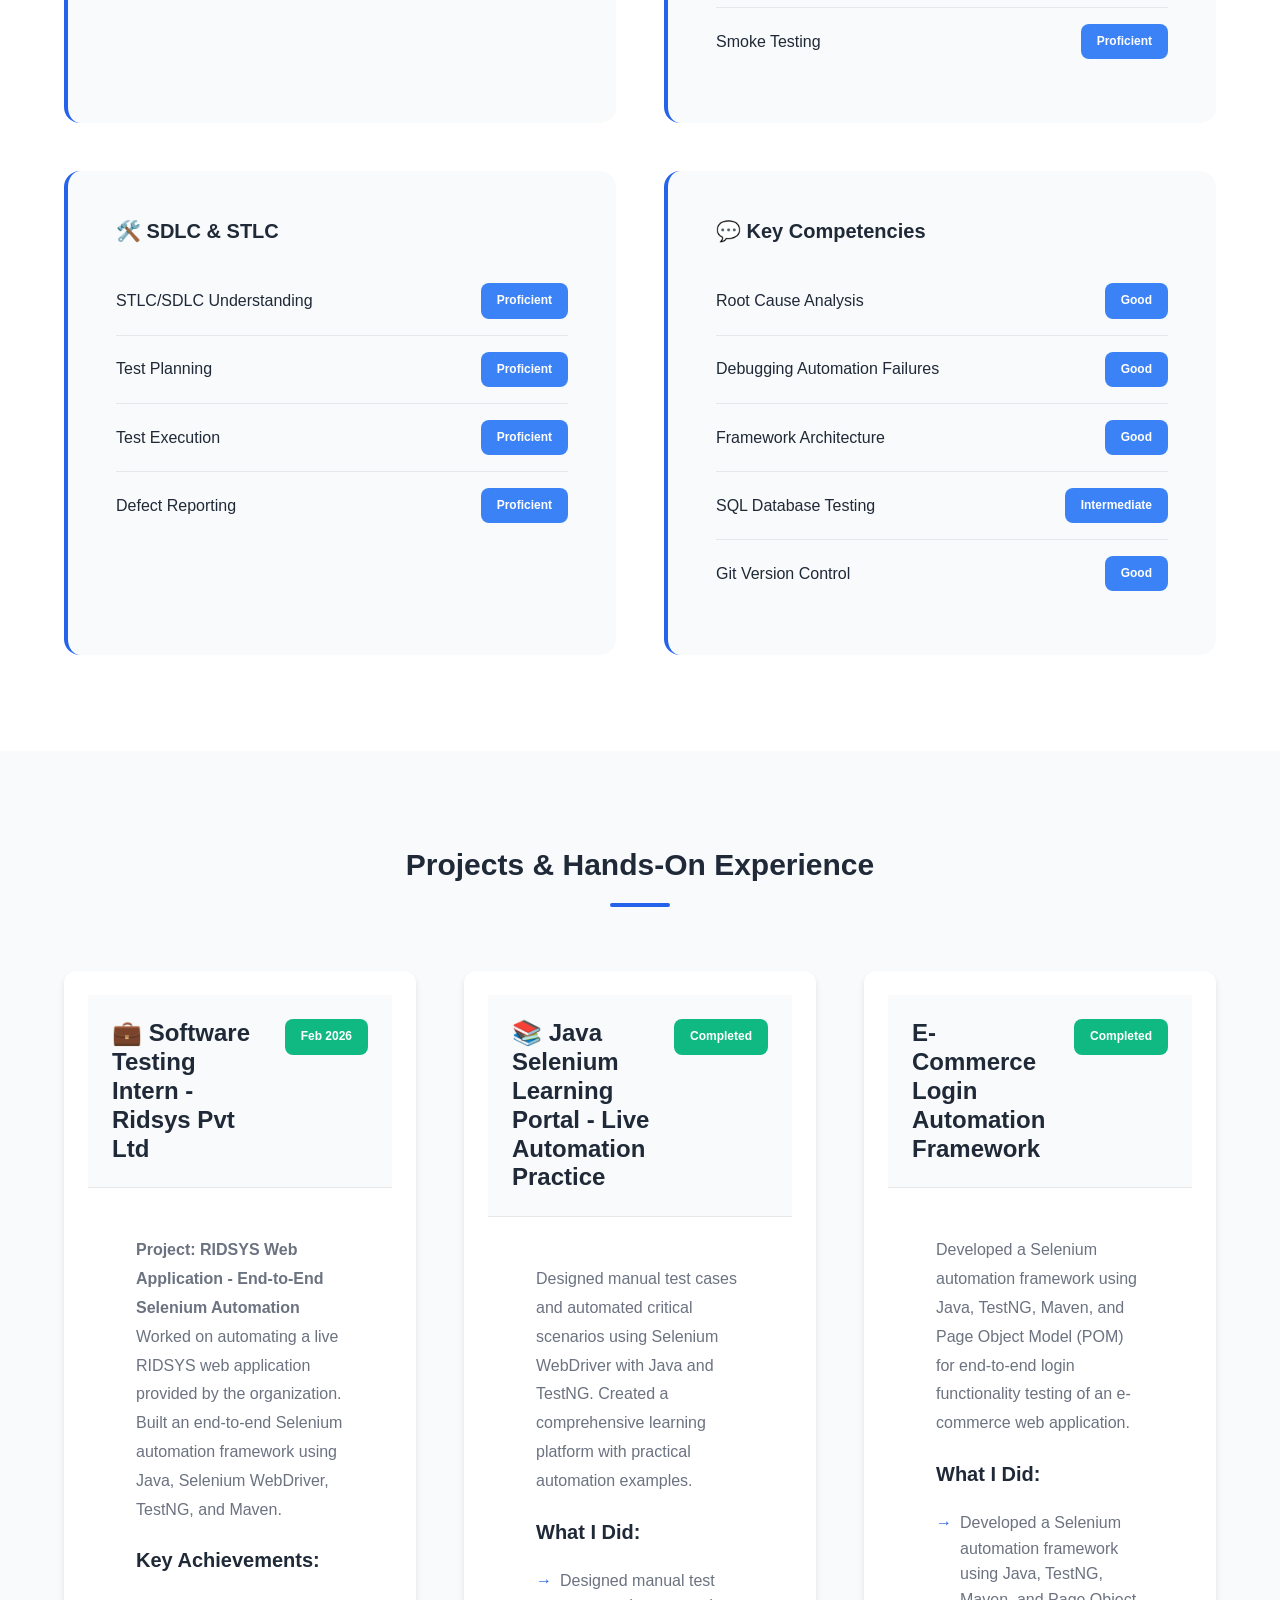
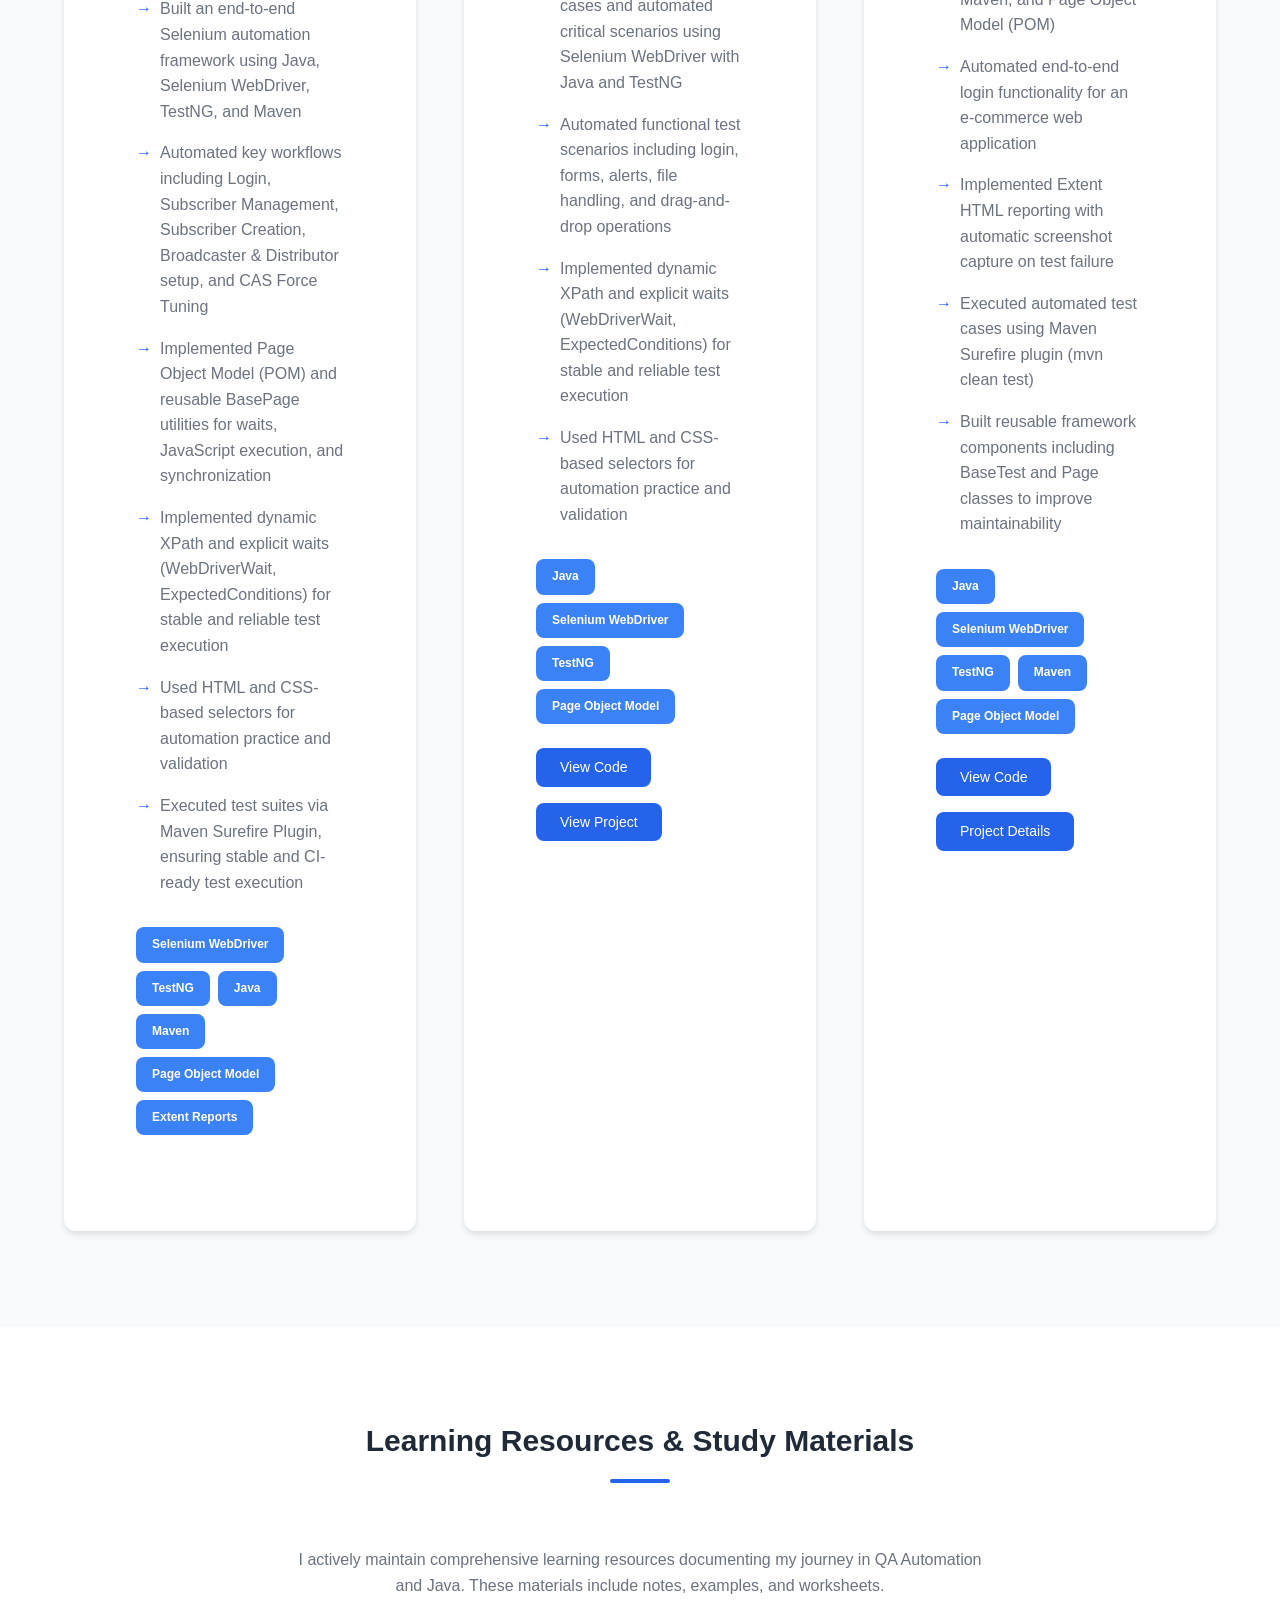
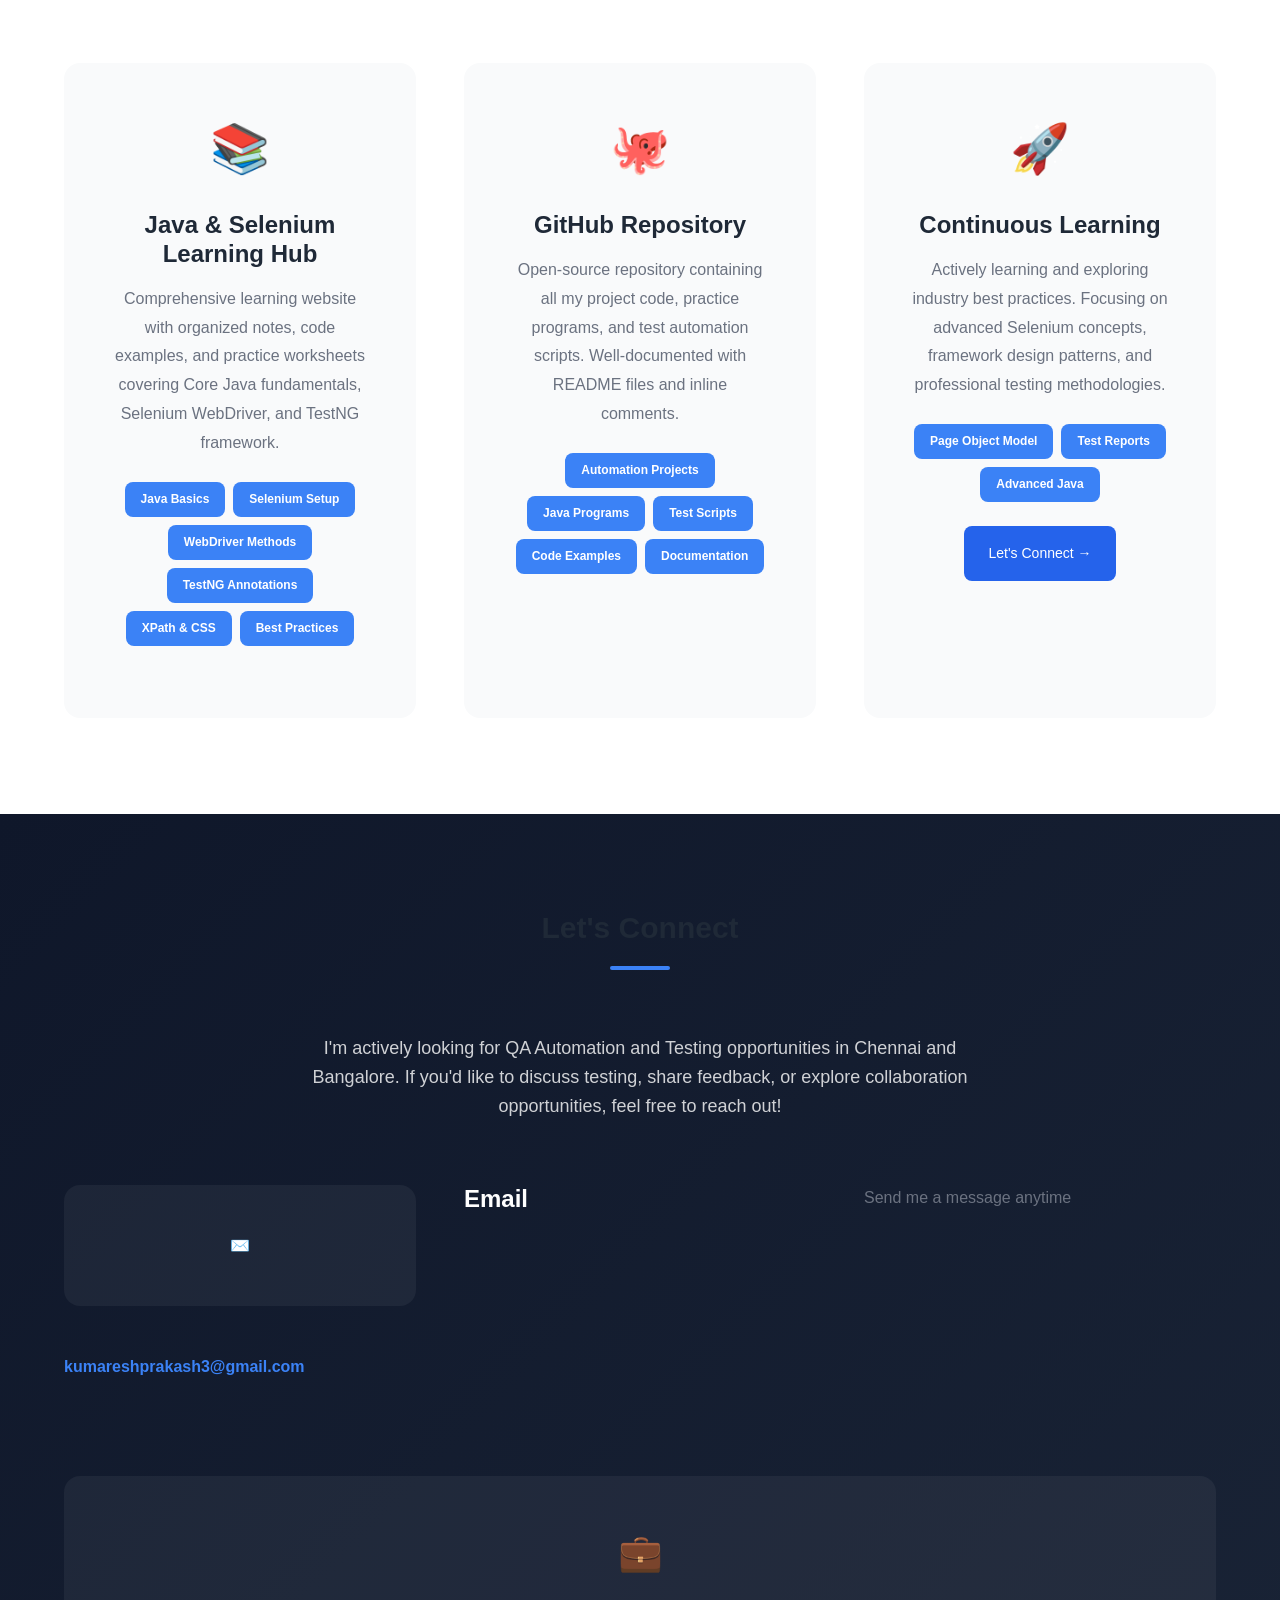
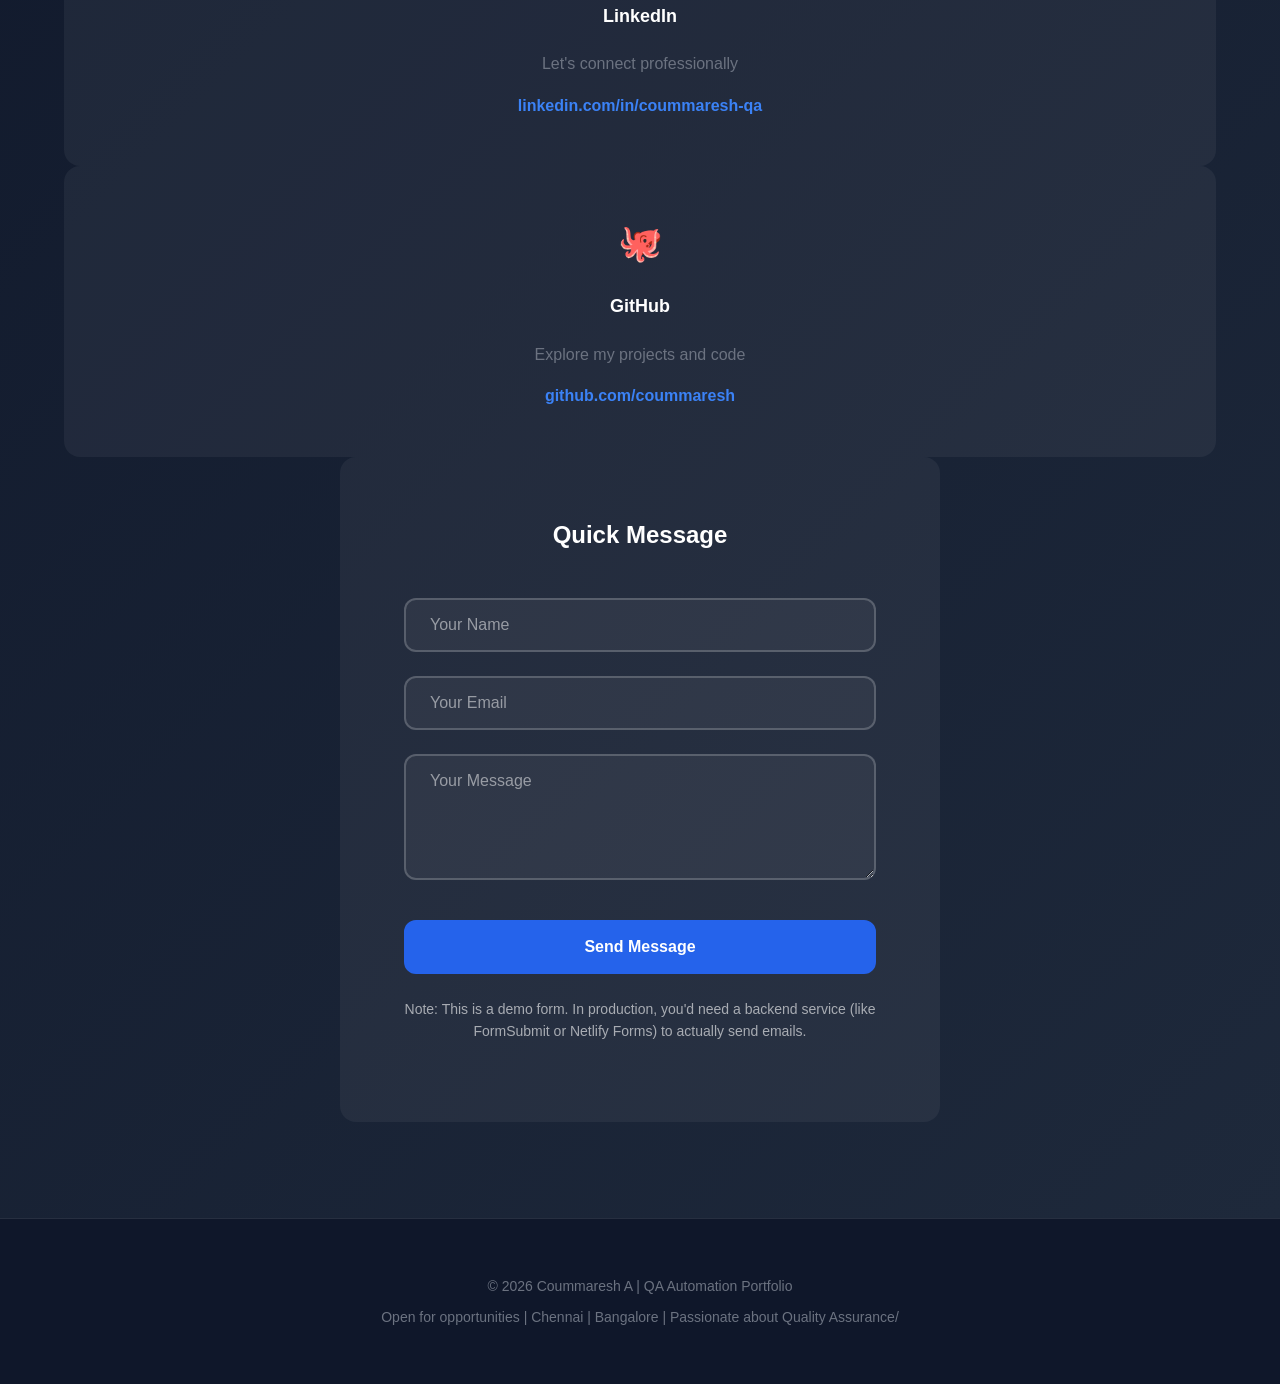
==== commit 56416b29: "Update index.html" ====
--- a/index.html
+++ b/index.html
@@ -409,8 +409,6 @@
                         <div class="learning-topics">
                             <span class="topic">Page Object Model</span>
                             <span class="topic">Test Reports</span>
-                            <span class="topic">CI/CD Integration</span>
-                            <span class="topic">API Testing</span>
                             <span class="topic">Advanced Java</span>
                         </div>
                         <a href="#contact" class="learning-link">
@@ -429,15 +427,14 @@
 
             <div class="contact-content">
                 <p class="contact-intro">
-                    I'm actively looking for QA Automation and Testing opportunities in Puducherry and surrounding
-                    areas.
+                    I'm actively looking for QA Automation and Testing opportunities in Chennai and Bangalore.
                     If you'd like to discuss testing, share feedback, or explore collaboration opportunities,
                     feel free to reach out!
                 </p>
 
                 <div class="contact-methods">
                     <!-- Email -->
-                    <div class="contact-method">
+                    <div class="contact-method"
                         <div class="contact-icon">✉️</div>
                         <h3>Email</h3>
                         <p>Send me a message anytime</p>
@@ -490,13 +487,13 @@
         <div class="container">
             <div class="footer-content">
                 <p>&copy; 2026 Coummaresh A | QA Automation Portfolio</p>
-                <p>Open for opportunities | Puducherry | Passionate about Quality Assurance</p>
+                <p>Open for opportunities | Chennai | Bangalore | Passionate about Quality Assurance/</p>
             </div>
         </div>
     </footer>
 
     <!-- Scripts -->
-    <script src="script.js"></script>
+    <script src="js/script.js"></script>
 
 </body>
 
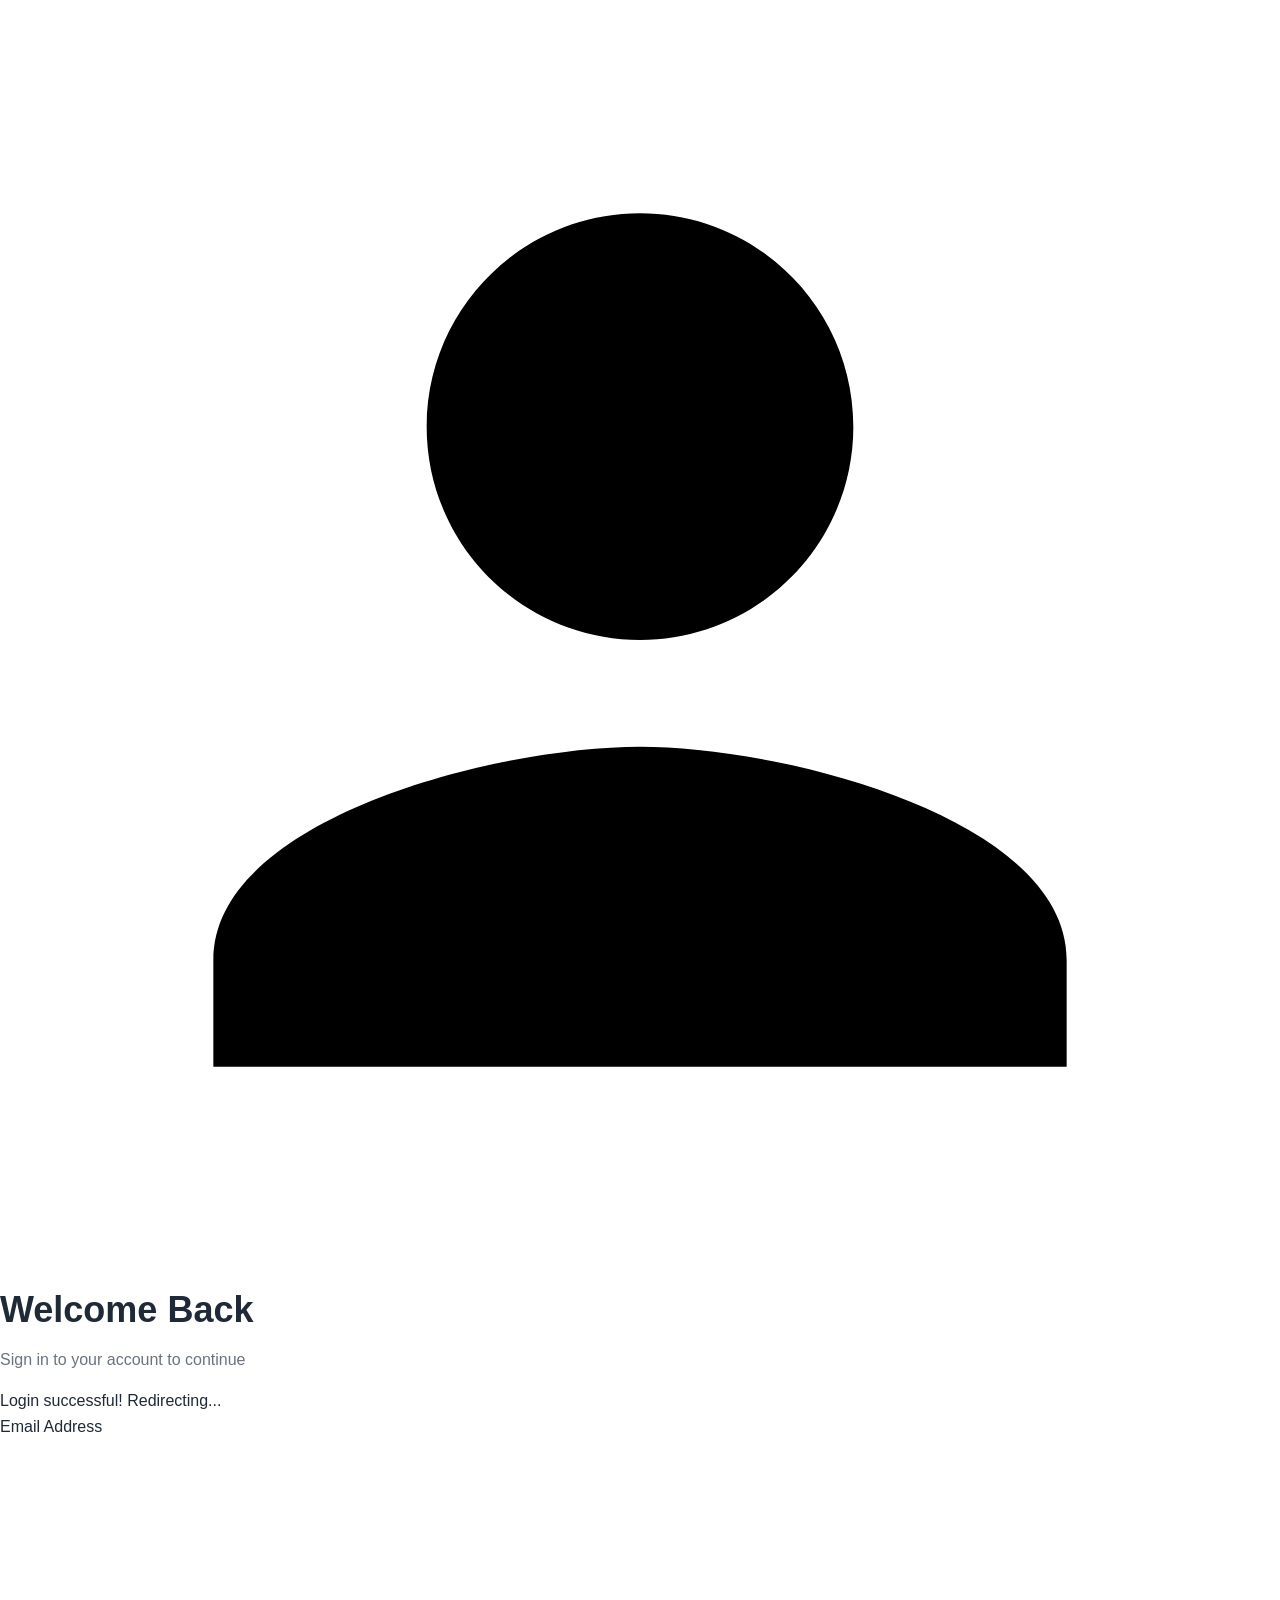
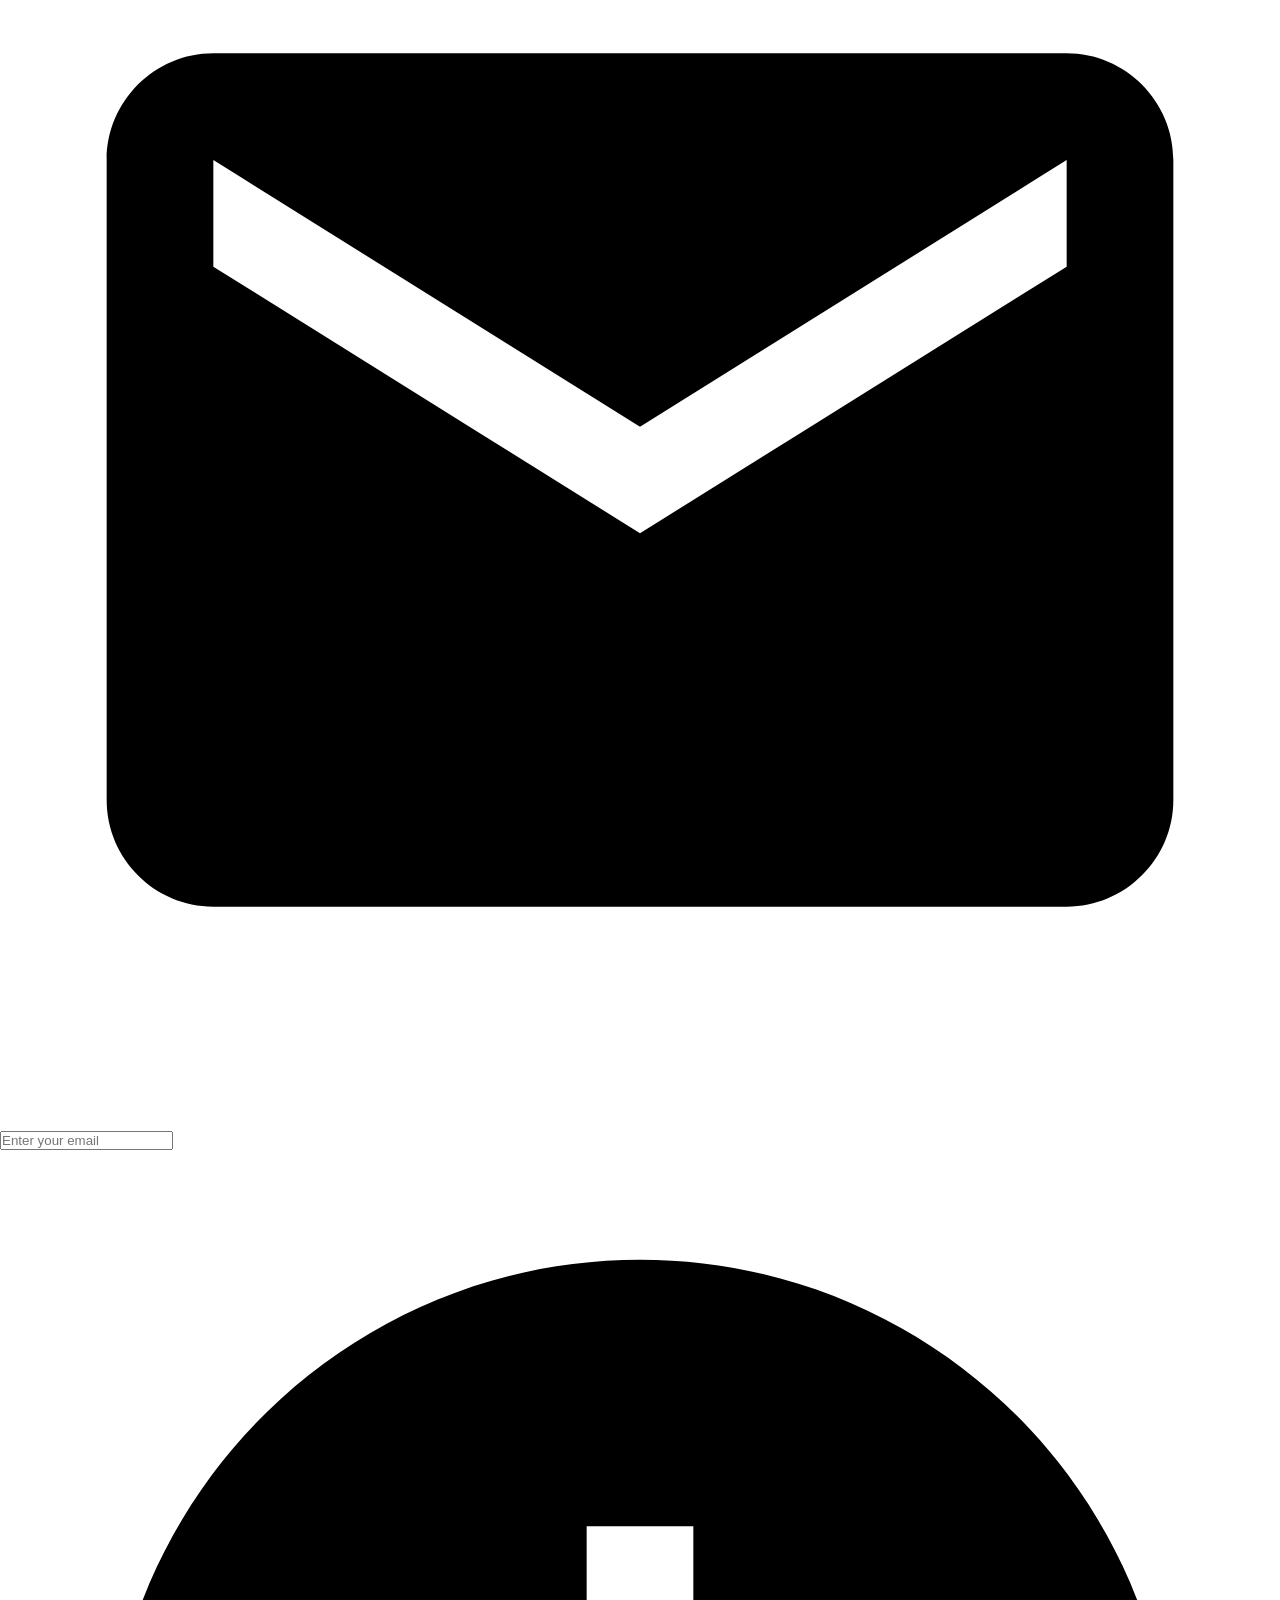
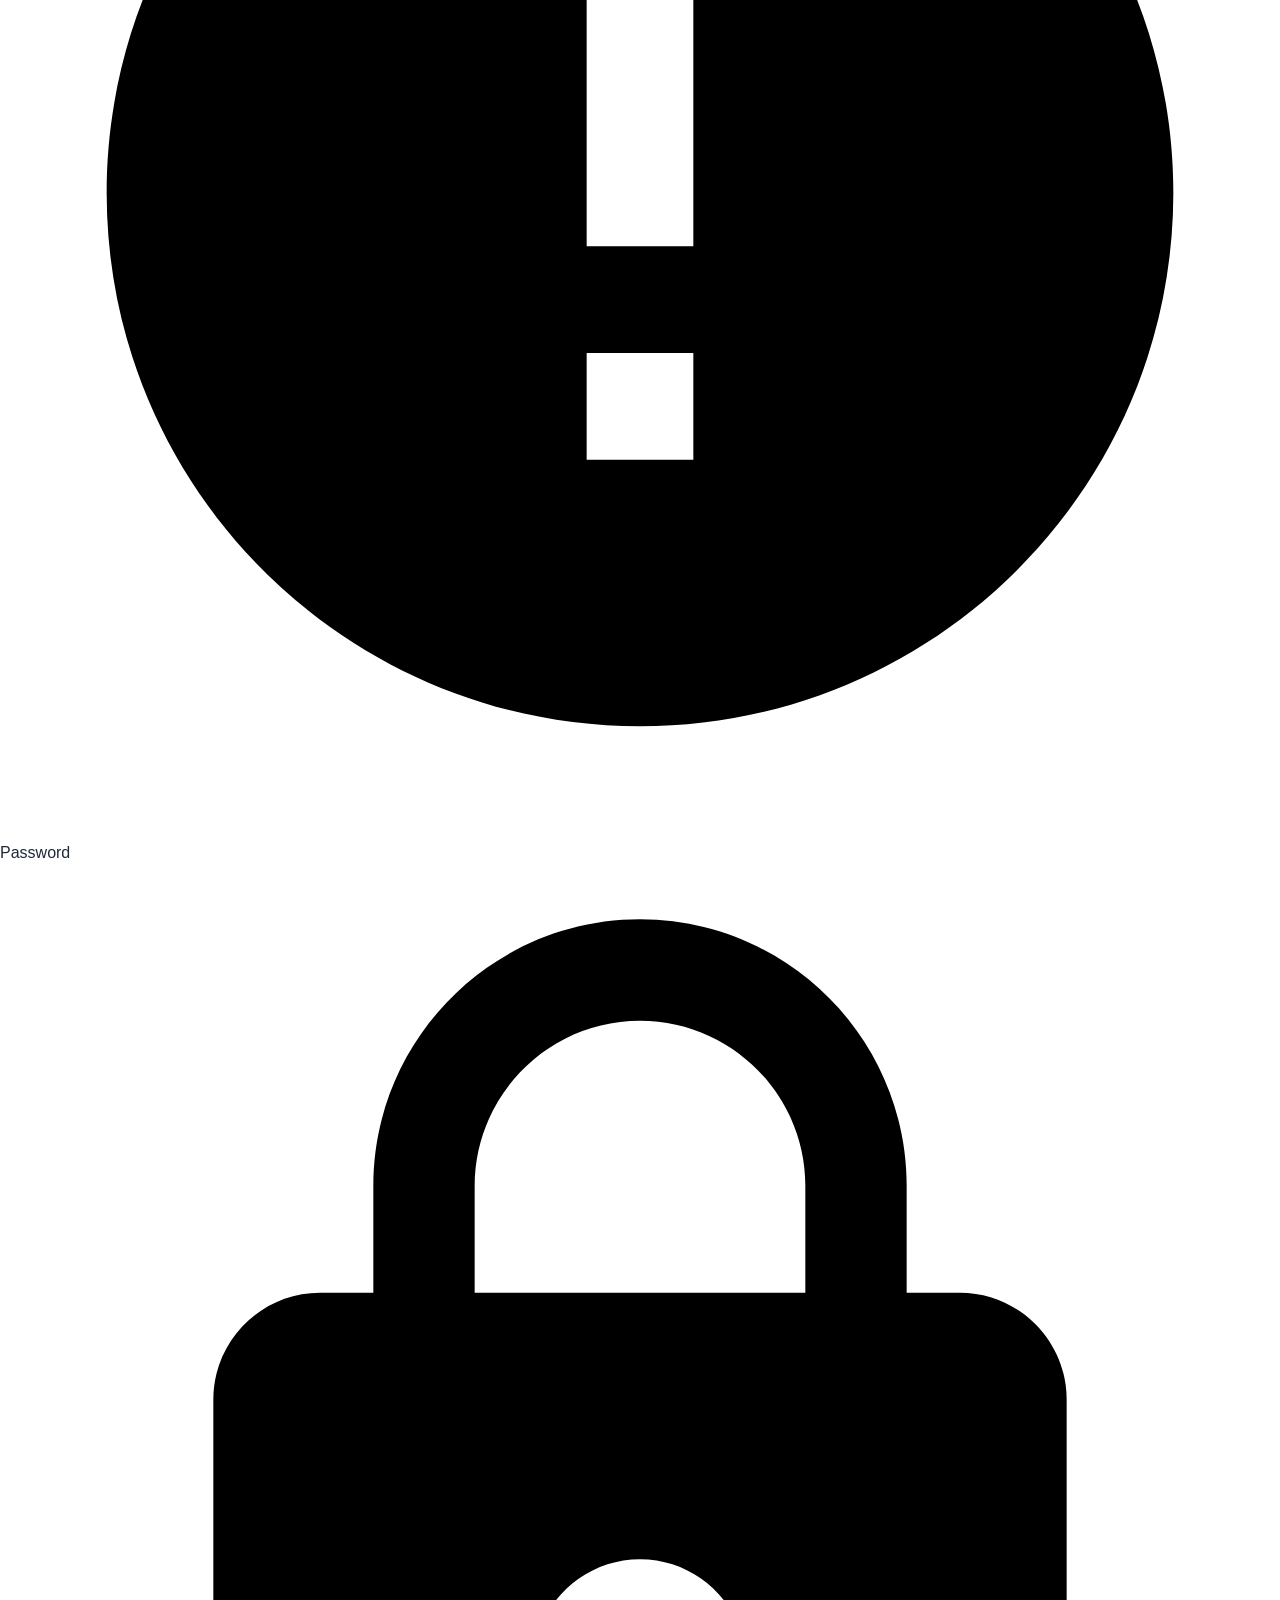
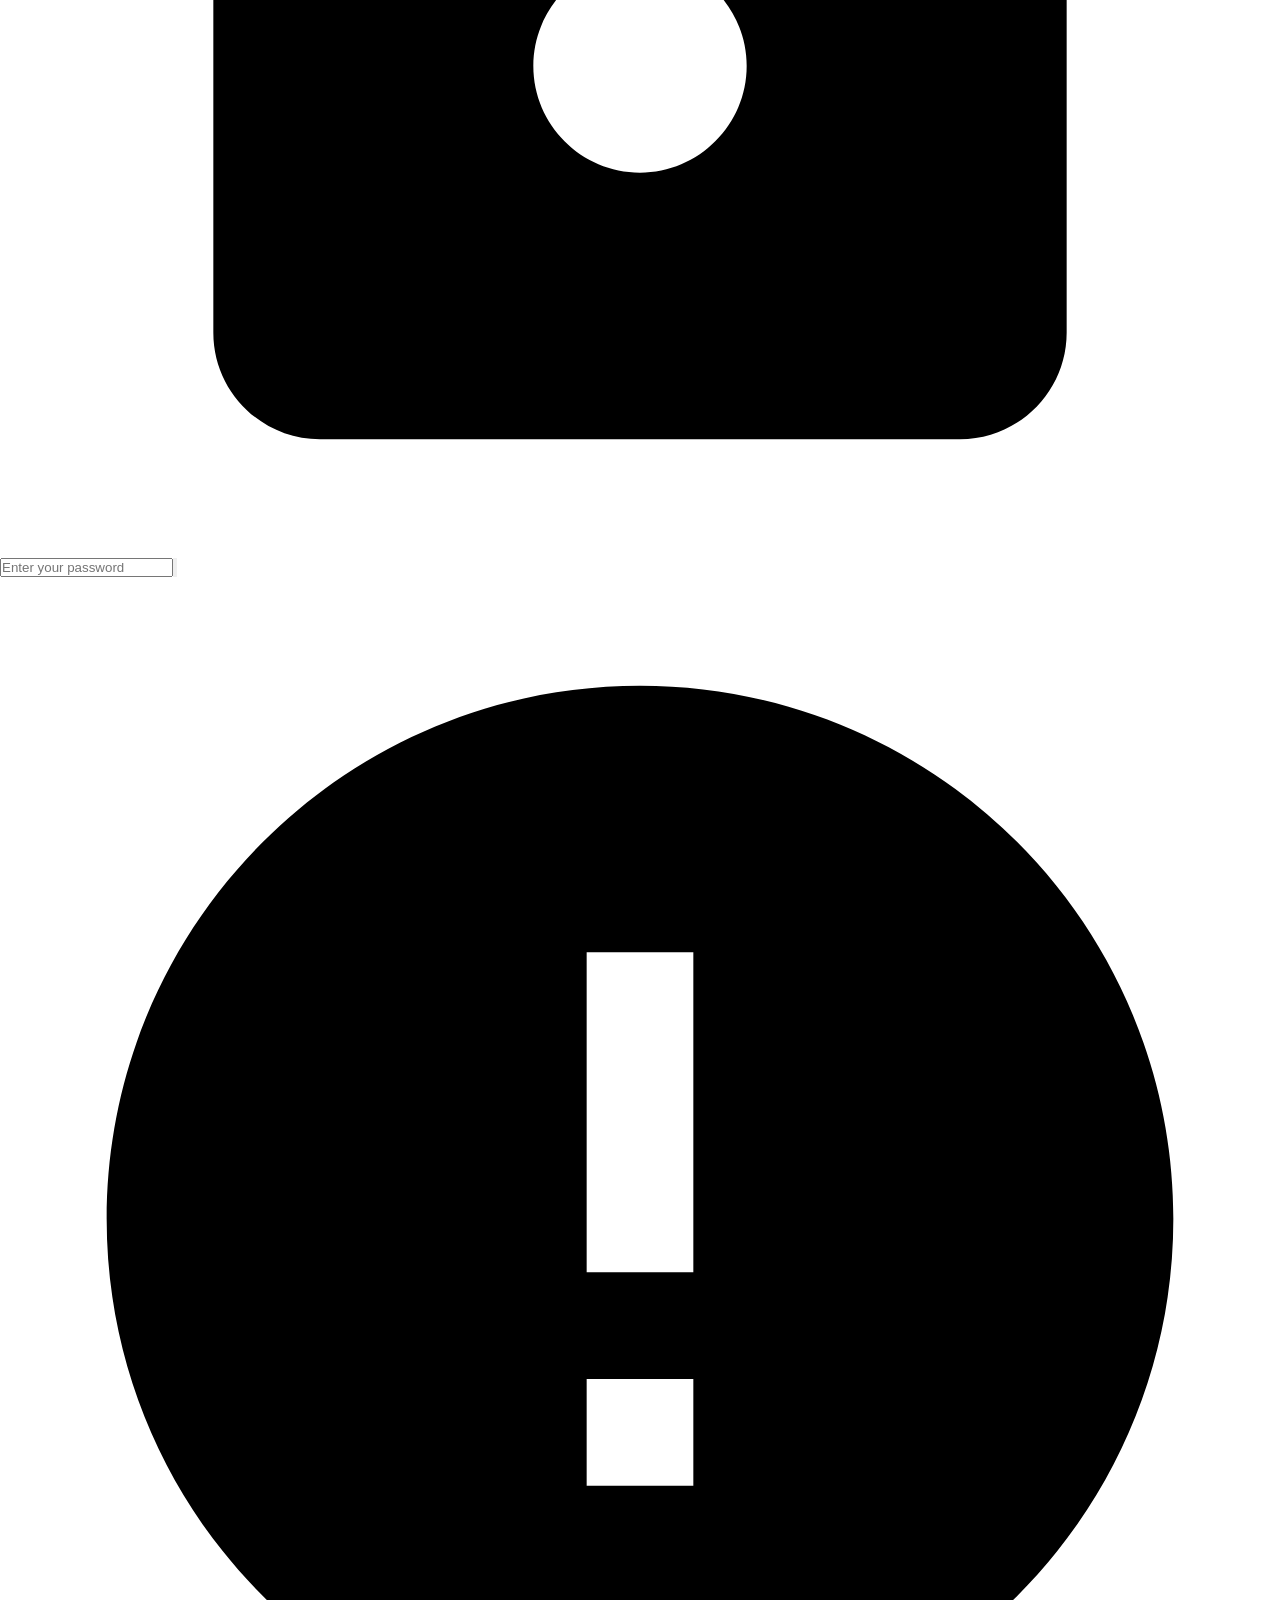
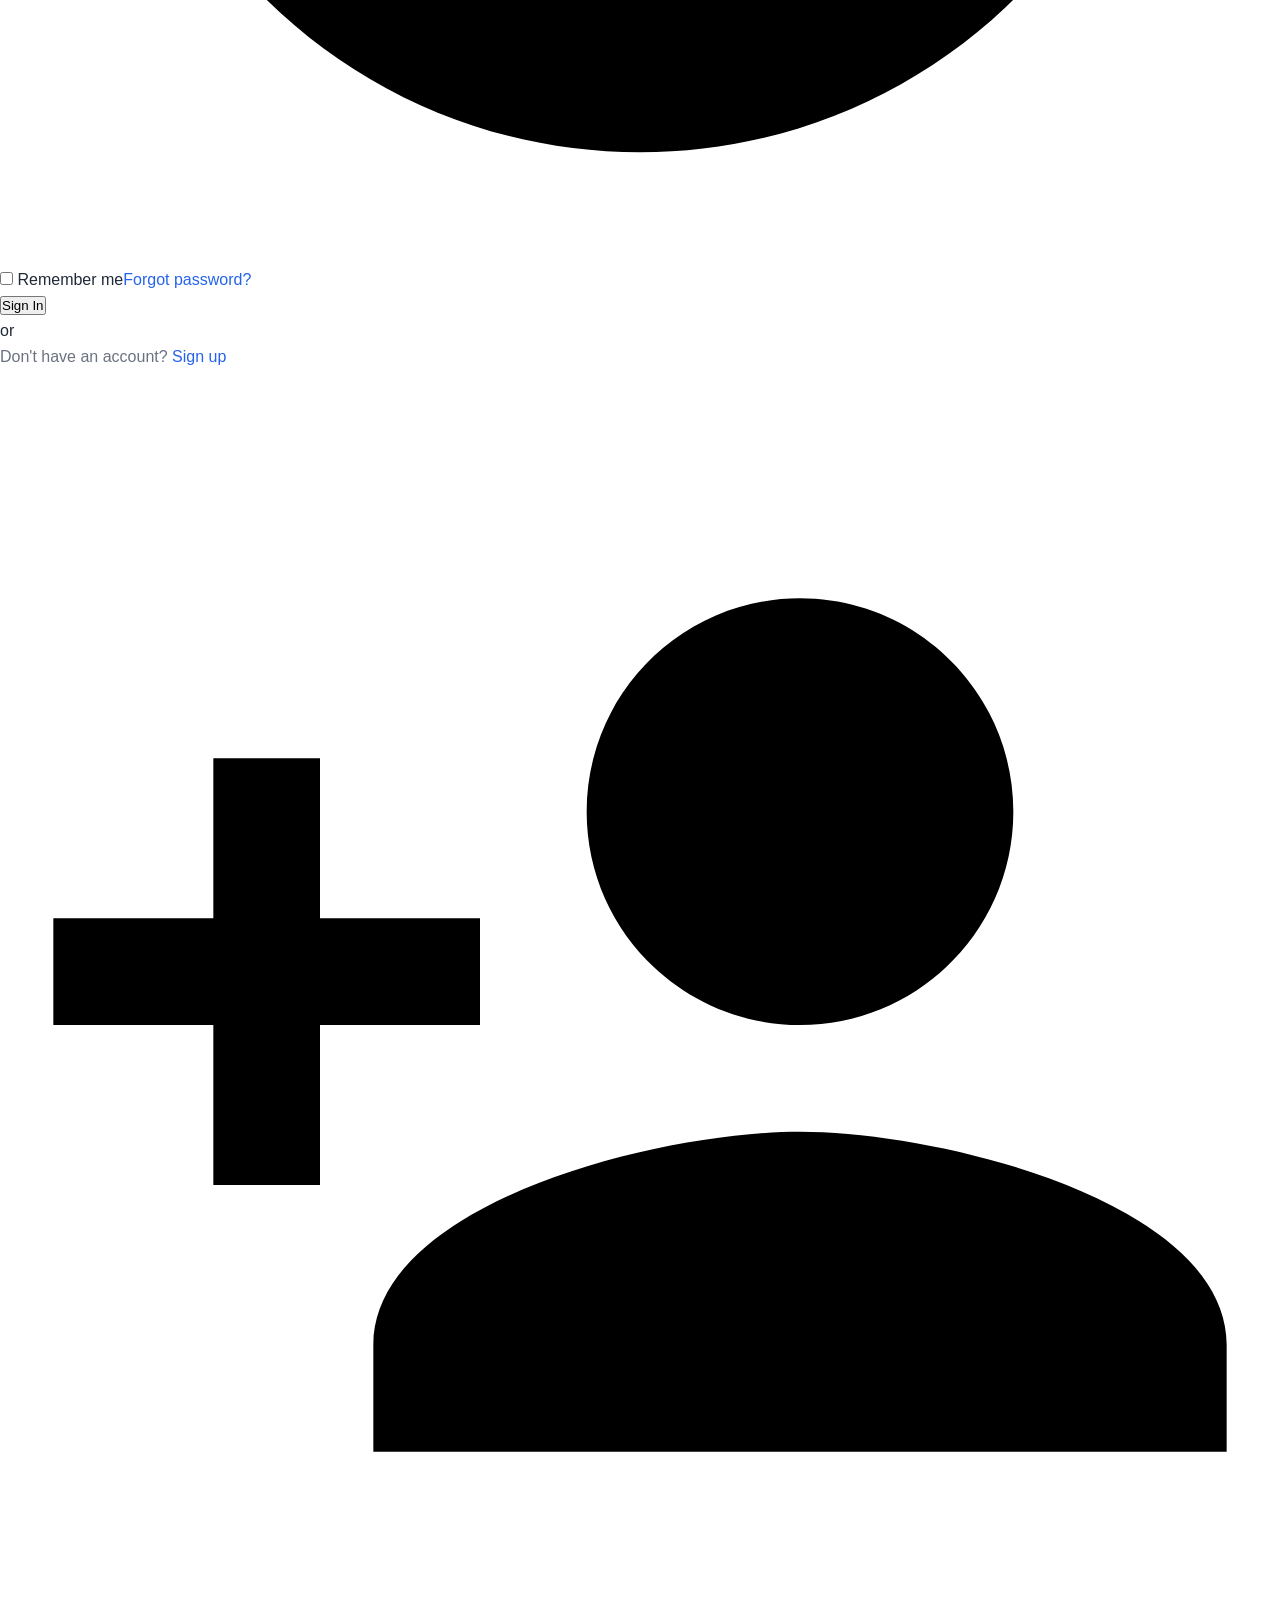
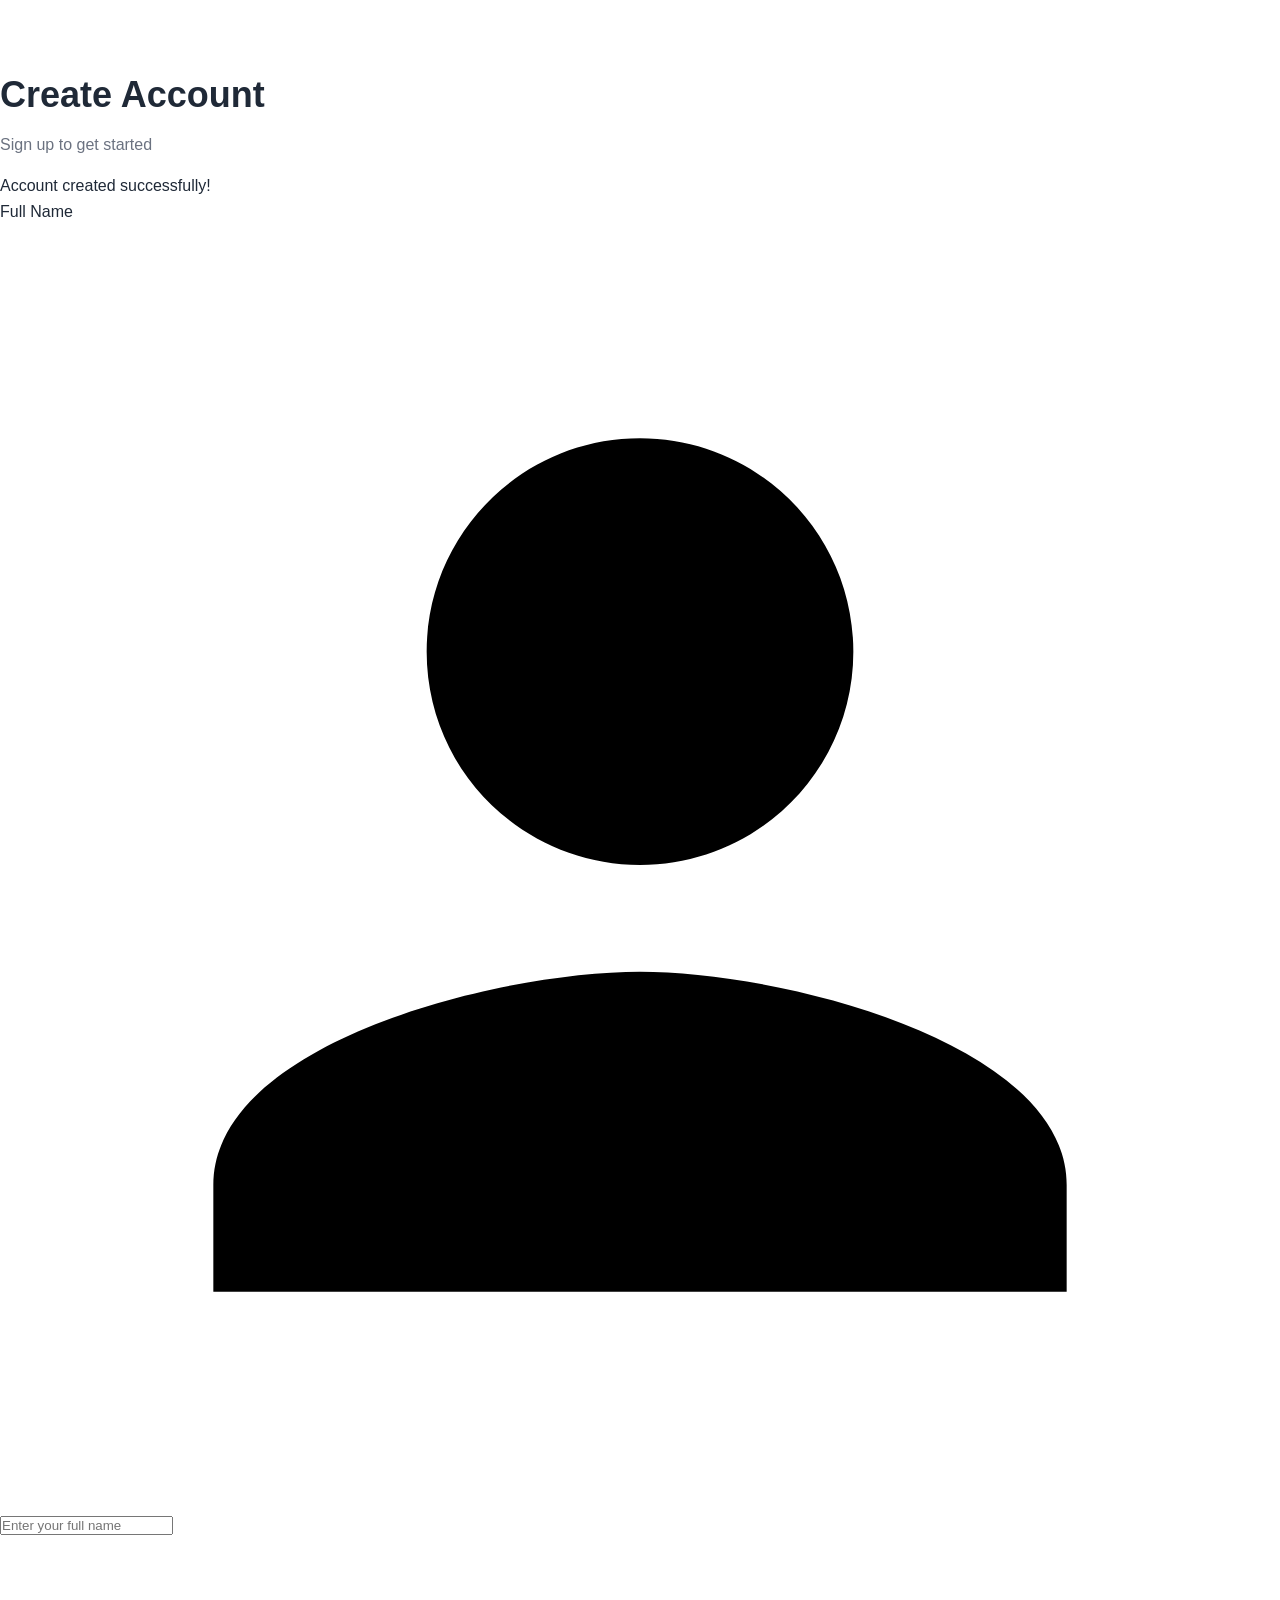
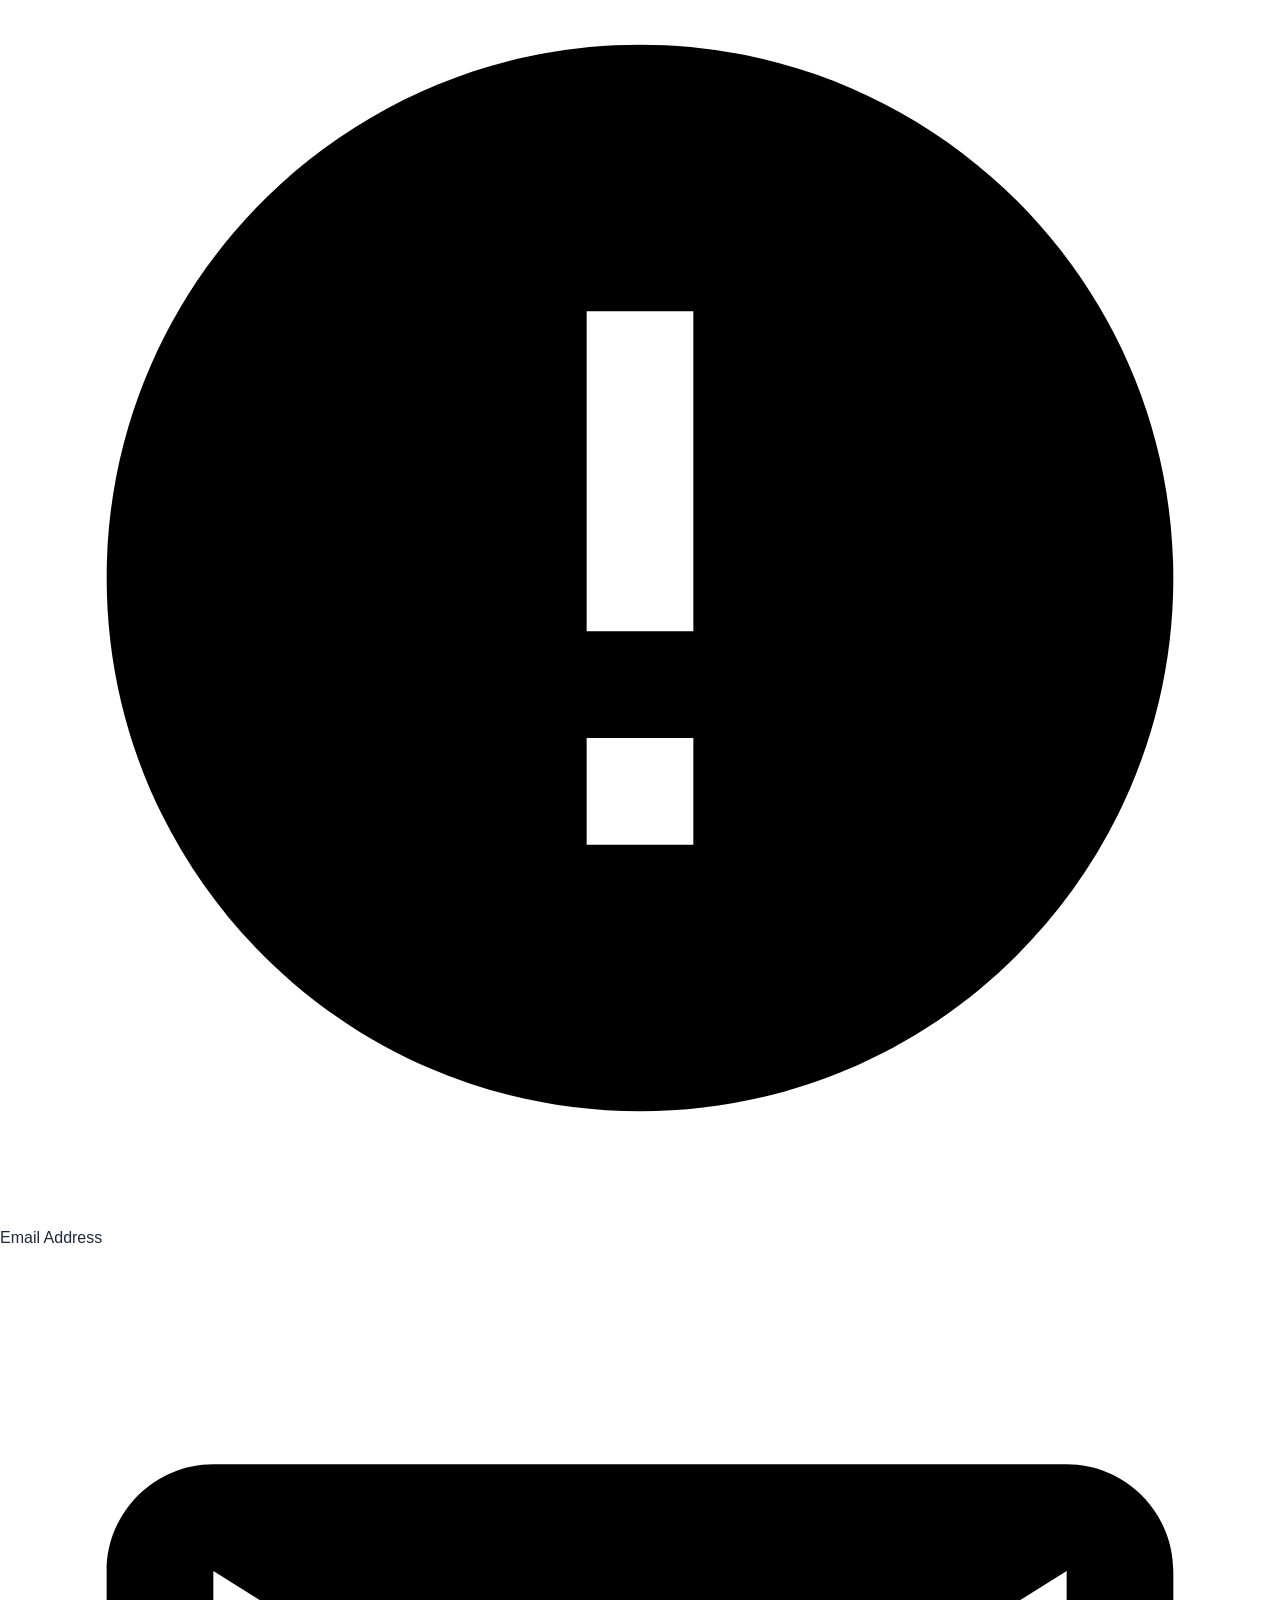
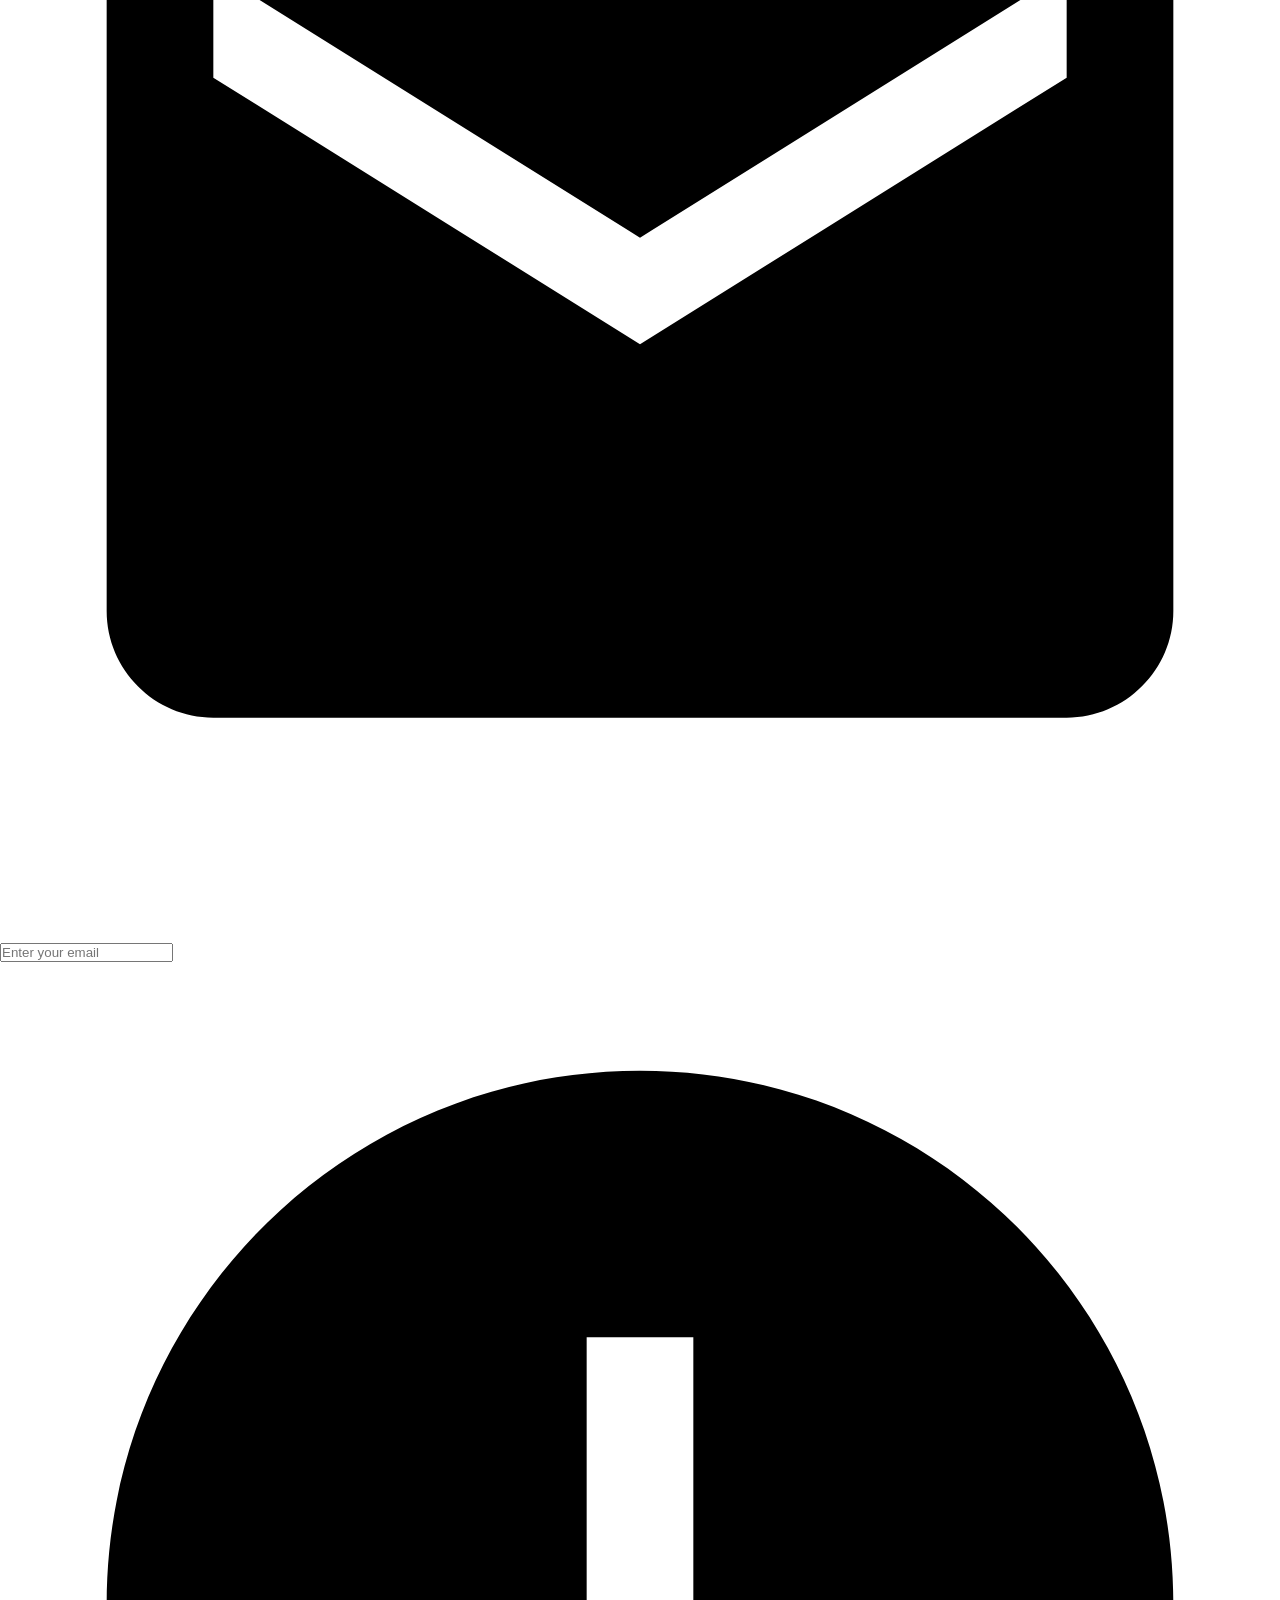
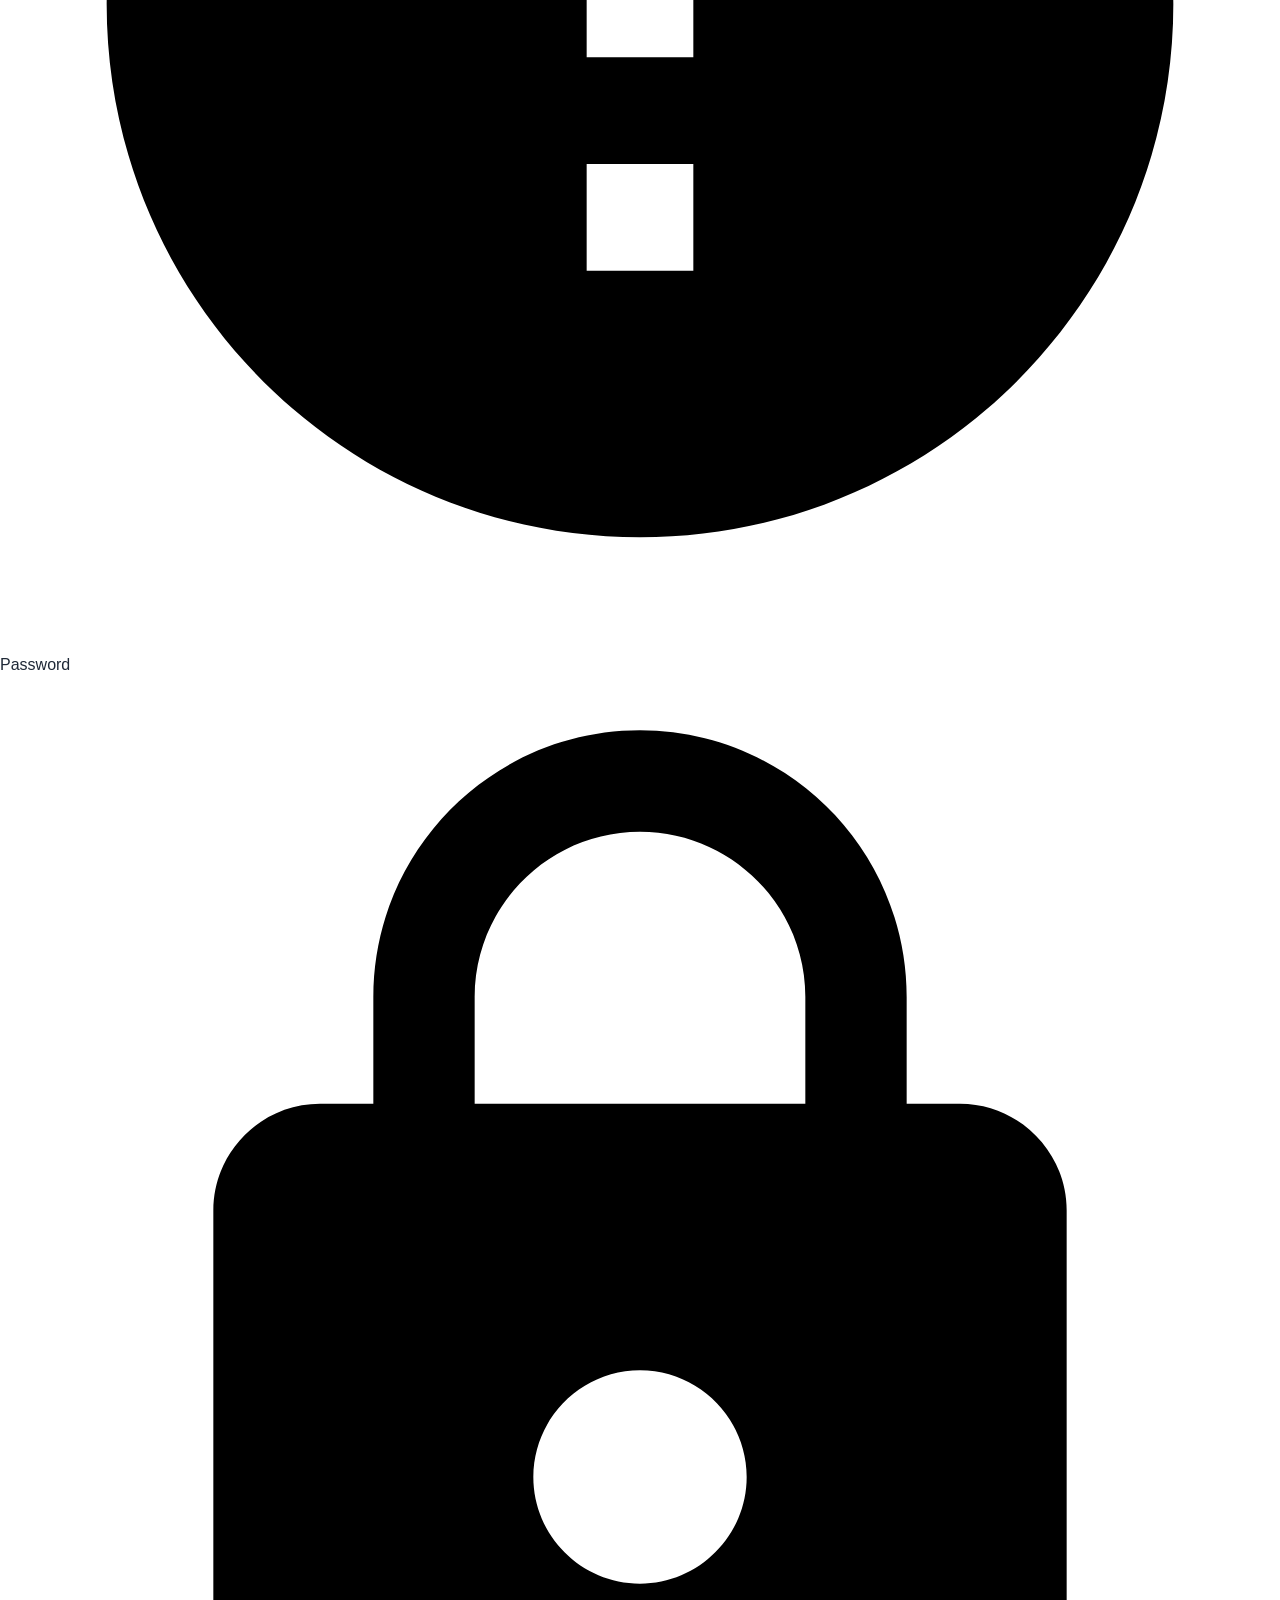
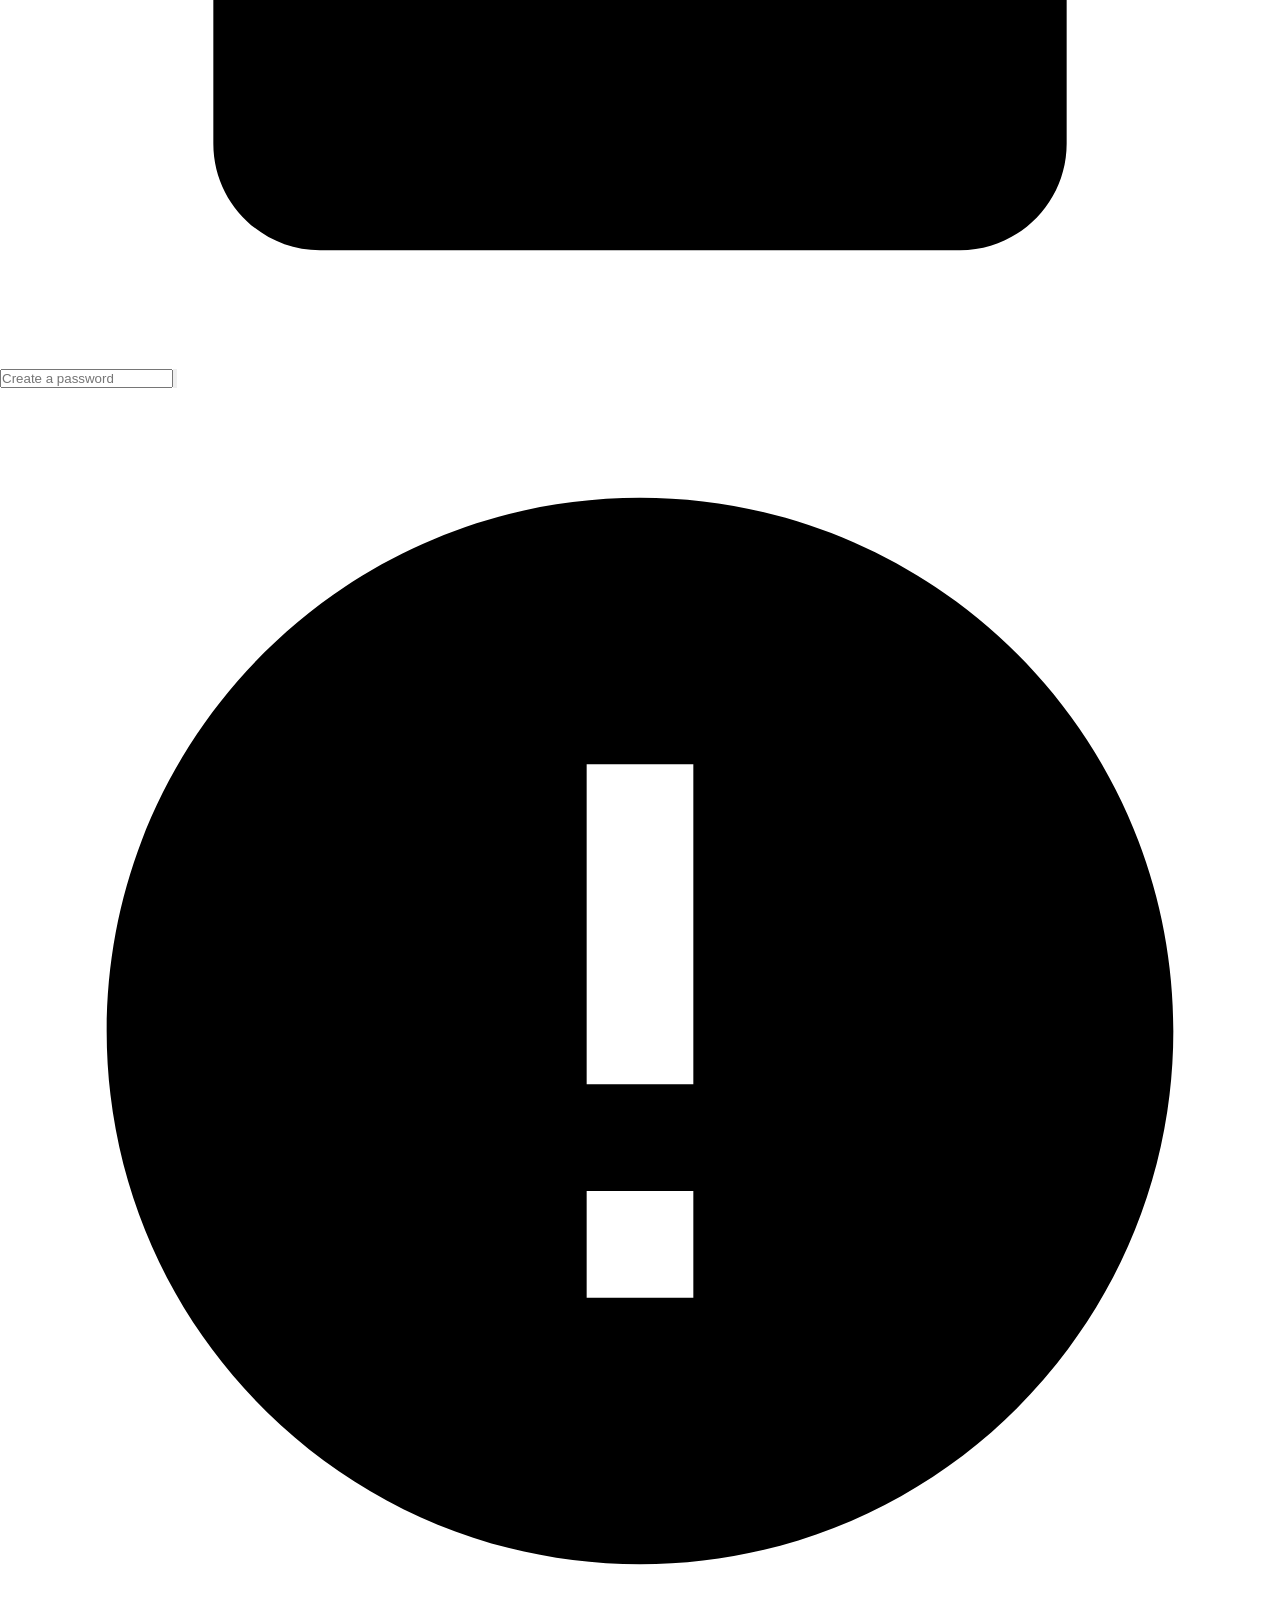
==== commit 43f0d8f2: "Update index.html" ====
--- a/index.html
+++ b/index.html
@@ -4,498 +4,853 @@
 <head>
     <meta charset="UTF-8">
     <meta name="viewport" content="width=device-width, initial-scale=1.0">
-    <meta name="description" content="Coummaresh A - QA Engineer | Manual & Automation Testing | Selenium Java">
-    <title>Coummaresh A | QA Automation Portfolio</title>
-
-    <!-- ✅ CORRECT CSS LINK -->
+    <title>MyApp Dashboard</title>
     <link rel="stylesheet" href="style.css">
 </head>
 
+<body>
+    <div class="login-container" id="auth-container">
+        <div id="login-view">
+            <div class="login-header">
+                <div class="avatar"><svg viewBox="0 0 24 24">
+                        <path
+                            d="M12 12c2.21 0 4-1.79 4-4s-1.79-4-4-4-4 1.79-4 4 1.79 4 4 4zm0 2c-2.67 0-8 1.34-8 4v2h16v-2c0-2.66-5.33-4-8-4z" />
+                    </svg></div>
+                <h1>Welcome Back</h1>
+                <p>Sign in to your account to continue</p>
+            </div>
+            <div id="login-success" class="success-message hidden">Login successful! Redirecting...</div>
+            <form id="login-form" novalidate>
+                <div class="form-group"><label for="login-email">Email Address</label>
+                    <div class="input-wrapper"><svg class="input-icon" viewBox="0 0 24 24">
+                            <path
+                                d="M20 4H4c-1.1 0-2 .9-2 2v12c0 1.1.9 2 2 2h16c1.1 0 2-.9 2-2V6c0-1.1-.9-2-2-2zm0 4l-8 5-8-5V6l8 5 8-5v2z" />
+                        </svg><input type="email" id="login-email" placeholder="Enter your email" autocomplete="email">
+                    </div>
+                    <div id="login-email-error" class="error-message hidden"><svg viewBox="0 0 24 24">
+                            <path
+                                d="M12 2C6.48 2 2 6.48 2 12s4.48 10 10 10 10-4.48 10-10S17.52 2 12 2zm1 15h-2v-2h2v2zm0-4h-2V7h2v6z" />
+                        </svg><span></span></div>
+                </div>
+                <div class="form-group"><label for="login-password">Password</label>
+                    <div class="input-wrapper"><svg class="input-icon" viewBox="0 0 24 24">
+                            <path
+                                d="M18 8h-1V6c0-2.76-2.24-5-5-5S7 3.24 7 6v2H6c-1.1 0-2 .9-2 2v10c0 1.1.9 2 2 2h12c1.1 0 2-.9 2-2V10c0-1.1-.9-2-2-2zm-6 9c-1.1 0-2-.9-2-2s.9-2 2-2 2 .9 2 2-.9 2-2 2zm3.1-9H8.9V6c0-1.71 1.39-3.1 3.1-3.1s3.1 1.39 3.1 3.1v2z" />
+                        </svg><input type="password" id="login-password" placeholder="Enter your password"
+                            autocomplete="current-password"><button type="button" class="toggle-password"
+                            onclick="togglePass('login-password',this)"><svg class="eye-open" viewBox="0 0 24 24">
+                                <path
+                                    d="M12 4.5C7 4.5 2.73 7.61 1 12c1.73 4.39 6 7.5 11 7.5s9.27-3.11 11-7.5c-1.73-4.39-6-7.5-11-7.5zM12 17c-2.76 0-5-2.24-5-5s2.24-5 5-5 5 2.24 5 5-2.24 5-5 5zm0-8c-1.66 0-3 1.34-3 3s1.34 3 3 3 3-1.34 3-3-1.34-3-3-3z" />
+                            </svg><svg class="eye-closed hidden" viewBox="0 0 24 24">
+                                <path
+                                    d="M12 7c2.76 0 5 2.24 5 5 0 .65-.13 1.26-.36 1.83l2.92 2.92c1.51-1.26 2.7-2.89 3.43-4.75-1.73-4.39-6-7.5-11-7.5-1.4 0-2.74.25-3.98.7l2.16 2.16C10.74 7.13 11.35 7 12 7zM2 4.27l2.28 2.28.46.46C3.08 8.3 1.78 10.02 1 12c1.73 4.39 6 7.5 11 7.5 1.55 0 3.03-.3 4.38-.84l.42.42L19.73 22 21 20.73 3.27 3 2 4.27zM7.53 9.8l1.55 1.55c-.05.21-.08.43-.08.65 0 1.66 1.34 3 3 3 .22 0 .44-.03.65-.08l1.55 1.55c-.67.33-1.41.53-2.2.53-2.76 0-5-2.24-5-5 0-.79.2-1.53.53-2.2zm4.31-.78l3.15 3.15.02-.16c0-1.66-1.34-3-3-3l-.17.01z" />
+                            </svg></button></div>
+                    <div id="login-password-error" class="error-message hidden"><svg viewBox="0 0 24 24">
+                            <path
+                                d="M12 2C6.48 2 2 6.48 2 12s4.48 10 10 10 10-4.48 10-10S17.52 2 12 2zm1 15h-2v-2h2v2zm0-4h-2V7h2v6z" />
+                        </svg><span></span></div>
+                    <div id="login-strength" class="password-strength hidden">
+                        <div class="strength-bar">
+                            <div id="login-strength-fill" class="strength-fill"></div>
+                        </div><span id="login-strength-text" class="strength-text"></span>
+                    </div>
+                </div>
+                <div class="form-options"><label class="remember-me"><input type="checkbox"> Remember me</label><a
+                        class="forgot-password" onclick="showView('forgot')">Forgot password?</a></div>
+                <button type="submit" class="login-button" id="login-btn">Sign In</button>
+            </form>
+            <div class="divider"><span>or</span></div>
+            <p class="signup-link">Don't have an account? <a onclick="showView('signup')">Sign up</a></p>
+        </div>
+        <div id="signup-view" class="hidden">
+            <div class="login-header">
+                <div class="avatar"><svg viewBox="0 0 24 24">
+                        <path
+                            d="M15 12c2.21 0 4-1.79 4-4s-1.79-4-4-4-4 1.79-4 4 1.79 4 4 4zm-9-2V7H4v3H1v2h3v3h2v-3h3v-2H6zm9 4c-2.67 0-8 1.34-8 4v2h16v-2c0-2.66-5.33-4-8-4z" />
+                    </svg></div>
+                <h1>Create Account</h1>
+                <p>Sign up to get started</p>
+            </div>
+            <div id="signup-success" class="success-message hidden">Account created successfully!</div>
+            <form id="signup-form" novalidate>
+                <div class="form-group"><label for="signup-name">Full Name</label>
+                    <div class="input-wrapper"><svg class="input-icon" viewBox="0 0 24 24">
+                            <path
+                                d="M12 12c2.21 0 4-1.79 4-4s-1.79-4-4-4-4 1.79-4 4 1.79 4 4 4zm0 2c-2.67 0-8 1.34-8 4v2h16v-2c0-2.66-5.33-4-8-4z" />
+                        </svg><input type="text" id="signup-name" placeholder="Enter your full name"
+                            autocomplete="name"></div>
+                    <div id="signup-name-error" class="error-message hidden"><svg viewBox="0 0 24 24">
+                            <path
+                                d="M12 2C6.48 2 2 6.48 2 12s4.48 10 10 10 10-4.48 10-10S17.52 2 12 2zm1 15h-2v-2h2v2zm0-4h-2V7h2v6z" />
+                        </svg><span></span></div>
+                </div>
+                <div class="form-group"><label for="signup-email">Email Address</label>
+                    <div class="input-wrapper"><svg class="input-icon" viewBox="0 0 24 24">
+                            <path
+                                d="M20 4H4c-1.1 0-2 .9-2 2v12c0 1.1.9 2 2 2h16c1.1 0 2-.9 2-2V6c0-1.1-.9-2-2-2zm0 4l-8 5-8-5V6l8 5 8-5v2z" />
+                        </svg><input type="email" id="signup-email" placeholder="Enter your email" autocomplete="email">
+                    </div>
+                    <div id="signup-email-error" class="error-message hidden"><svg viewBox="0 0 24 24">
+                            <path
+                                d="M12 2C6.48 2 2 6.48 2 12s4.48 10 10 10 10-4.48 10-10S17.52 2 12 2zm1 15h-2v-2h2v2zm0-4h-2V7h2v6z" />
+                        </svg><span></span></div>
+                </div>
+                <div class="form-group"><label for="signup-password">Password</label>
+                    <div class="input-wrapper"><svg class="input-icon" viewBox="0 0 24 24">
+                            <path
+                                d="M18 8h-1V6c0-2.76-2.24-5-5-5S7 3.24 7 6v2H6c-1.1 0-2 .9-2 2v10c0 1.1.9 2 2 2h12c1.1 0 2-.9 2-2V10c0-1.1-.9-2-2-2zm-6 9c-1.1 0-2-.9-2-2s.9-2 2-2 2 .9 2 2-.9 2-2 2zm3.1-9H8.9V6c0-1.71 1.39-3.1 3.1-3.1s3.1 1.39 3.1 3.1v2z" />
+                        </svg><input type="password" id="signup-password" placeholder="Create a password"
+                            autocomplete="new-password"><button type="button" class="toggle-password"
+                            onclick="togglePass('signup-password',this)"><svg class="eye-open" viewBox="0 0 24 24">
+                                <path
+                                    d="M12 4.5C7 4.5 2.73 7.61 1 12c1.73 4.39 6 7.5 11 7.5s9.27-3.11 11-7.5c-1.73-4.39-6-7.5-11-7.5zM12 17c-2.76 0-5-2.24-5-5s2.24-5 5-5 5 2.24 5 5-2.24 5-5 5zm0-8c-1.66 0-3 1.34-3 3s1.34 3 3 3 3-1.34 3-3-1.34-3-3-3z" />
+                            </svg><svg class="eye-closed hidden" viewBox="0 0 24 24">
+                                <path
+                                    d="M12 7c2.76 0 5 2.24 5 5 0 .65-.13 1.26-.36 1.83l2.92 2.92c1.51-1.26 2.7-2.89 3.43-4.75-1.73-4.39-6-7.5-11-7.5-1.4 0-2.74.25-3.98.7l2.16 2.16C10.74 7.13 11.35 7 12 7zM2 4.27l2.28 2.28.46.46C3.08 8.3 1.78 10.02 1 12c1.73 4.39 6 7.5 11 7.5 1.55 0 3.03-.3 4.38-.84l.42.42L19.73 22 21 20.73 3.27 3 2 4.27zM7.53 9.8l1.55 1.55c-.05.21-.08.43-.08.65 0 1.66 1.34 3 3 3 .22 0 .44-.03.65-.08l1.55 1.55c-.67.33-1.41.53-2.2.53-2.76 0-5-2.24-5-5 0-.79.2-1.53.53-2.2zm4.31-.78l3.15 3.15.02-.16c0-1.66-1.34-3-3-3l-.17.01z" />
+                            </svg></button></div>
+                    <div id="signup-password-error" class="error-message hidden"><svg viewBox="0 0 24 24">
+                            <path
+                                d="M12 2C6.48 2 2 6.48 2 12s4.48 10 10 10 10-4.48 10-10S17.52 2 12 2zm1 15h-2v-2h2v2zm0-4h-2V7h2v6z" />
+                        </svg><span></span></div>
+                    <div id="signup-strength" class="password-strength hidden">
+                        <div class="strength-bar">
+                            <div id="signup-strength-fill" class="strength-fill"></div>
+                        </div><span id="signup-strength-text" class="strength-text"></span>
+                    </div>
+                </div>
+                <div class="form-group"><label for="signup-confirm">Confirm Password</label>
+                    <div class="input-wrapper"><svg class="input-icon" viewBox="0 0 24 24">
+                            <path
+                                d="M18 8h-1V6c0-2.76-2.24-5-5-5S7 3.24 7 6v2H6c-1.1 0-2 .9-2 2v10c0 1.1.9 2 2 2h12c1.1 0 2-.9 2-2V10c0-1.1-.9-2-2-2zm-6 9c-1.1 0-2-.9-2-2s.9-2 2-2 2 .9 2 2-.9 2-2 2zm3.1-9H8.9V6c0-1.71 1.39-3.1 3.1-3.1s3.1 1.39 3.1 3.1v2z" />
+                        </svg><input type="password" id="signup-confirm" placeholder="Confirm your password"
+                            autocomplete="new-password"></div>
+                    <div id="signup-confirm-error" class="error-message hidden"><svg viewBox="0 0 24 24">
+                            <path
+                                d="M12 2C6.48 2 2 6.48 2 12s4.48 10 10 10 10-4.48 10-10S17.52 2 12 2zm1 15h-2v-2h2v2zm0-4h-2V7h2v6z" />
+                        </svg><span></span></div>
+                </div>
+                <button type="submit" class="login-button" id="signup-btn">Create Account</button>
+            </form>
+            <div class="divider"><span>or</span></div>
+            <p class="signup-link">Already have an account? <a onclick="showView('login')">Sign in</a></p>
+        </div>
+        <div id="forgot-view" class="hidden">
+            <div class="login-header">
+                <div class="avatar"><svg viewBox="0 0 24 24">
+                        <path
+                            d="M18 8h-1V6c0-2.76-2.24-5-5-5S7 3.24 7 6v2H6c-1.1 0-2 .9-2 2v10c0 1.1.9 2 2 2h12c1.1 0 2-.9 2-2V10c0-1.1-.9-2-2-2zm-6 9c-1.1 0-2-.9-2-2s.9-2 2-2 2 .9 2 2-.9 2-2 2zm3.1-9H8.9V6c0-1.71 1.39-3.1 3.1-3.1s3.1 1.39 3.1 3.1v2z" />
+                    </svg></div>
+                <h1>Forgot Password</h1>
+                <p>Enter your email to reset</p>
+            </div>
+            <div id="forgot-success" class="success-message hidden">Password reset link sent!</div>
+            <form id="forgot-form" novalidate>
+                <div class="form-group"><label for="forgot-email">Email Address</label>
+                    <div class="input-wrapper"><svg class="input-icon" viewBox="0 0 24 24">
+                            <path
+                                d="M20 4H4c-1.1 0-2 .9-2 2v12c0 1.1.9 2 2 2h16c1.1 0 2-.9 2-2V6c0-1.1-.9-2-2-2zm0 4l-8 5-8-5V6l8 5 8-5v2z" />
+                        </svg><input type="email" id="forgot-email" placeholder="Enter your email" autocomplete="email">
+                    </div>
+                    <div id="forgot-email-error" class="error-message hidden"><svg viewBox="0 0 24 24">
+                            <path
+                                d="M12 2C6.48 2 2 6.48 2 12s4.48 10 10 10 10-4.48 10-10S17.52 2 12 2zm1 15h-2v-2h2v2zm0-4h-2V7h2v6z" />
+                        </svg><span></span></div>
+                </div>
+                <button type="submit" class="login-button" id="forgot-btn">Send Reset Link</button>
+            </form>
+            <div class="divider"><span>or</span></div>
+            <p class="signup-link"><a onclick="showView('login')">Back to Login</a></p>
+        </div>
+    </div>
 
+    <div class="dashboard-wrapper hidden" id="dashboard-wrapper">
+        <button class="mobile-toggle"
+            onclick="document.querySelector('.sidebar').classList.toggle('open');document.querySelector('.sidebar-overlay').classList.toggle('open')"><svg
+                viewBox="0 0 24 24">
+                <path d="M3 18h18v-2H3v2zm0-5h18v-2H3v2zm0-7v2h18V6H3z" />
+            </svg></button>
+        <div class="sidebar-overlay"
+            onclick="document.querySelector('.sidebar').classList.remove('open');this.classList.remove('open')"></div>
+        <aside class="sidebar">
+            <div class="sidebar-header">
+                <h2>MyApp</h2>
+                <p>Admin Dashboard</p>
+            </div>
+            <nav class="sidebar-nav">
+                <a class="active" data-page="dashboard" onclick="navigateTo('dashboard')"><svg viewBox="0 0 24 24">
+                        <path d="M3 13h8V3H3v10zm0 8h8v-6H3v6zm10 0h8V11h-8v10zm0-18v6h8V3h-8z" />
+                    </svg>Dashboard</a>
+                <a data-page="users" onclick="navigateTo('users')"><svg viewBox="0 0 24 24">
+                        <path
+                            d="M16 11c1.66 0 2.99-1.34 2.99-3S17.66 5 16 5c-1.66 0-3 1.34-3 3s1.34 3 3 3zm-8 0c1.66 0 2.99-1.34 2.99-3S9.66 5 8 5C6.34 5 5 6.34 5 8s1.34 3 3 3zm0 2c-2.33 0-7 1.17-7 3.5V19h14v-2.5c0-2.33-4.67-3.5-7-3.5z" />
+                    </svg>Users</a>
+                <a data-page="analytics" onclick="navigateTo('analytics')"><svg viewBox="0 0 24 24">
+                        <path
+                            d="M19 3H5c-1.1 0-2 .9-2 2v14c0 1.1.9 2 2 2h14c1.1 0 2-.9 2-2V5c0-1.1-.9-2-2-2zM9 17H7v-7h2v7zm4 0h-2V7h2v10zm4 0h-2v-4h2v4z" />
+                    </svg>Analytics</a>
+                <a data-page="messages" onclick="navigateTo('messages')"><svg viewBox="0 0 24 24">
+                        <path
+                            d="M20 4H4c-1.1 0-2 .9-2 2v12c0 1.1.9 2 2 2h16c1.1 0 2-.9 2-2V6c0-1.1-.9-2-2-2zm0 4l-8 5-8-5V6l8 5 8-5v2z" />
+                    </svg>Messages</a>
+                <a data-page="settings" onclick="navigateTo('settings')"><svg viewBox="0 0 24 24">
+                        <path
+                            d="M19.14 12.94c.04-.3.06-.61.06-.94 0-.32-.02-.64-.07-.94l2.03-1.58c.18-.14.23-.41.12-.61l-1.92-3.32c-.12-.22-.37-.29-.59-.22l-2.39.96c-.5-.38-1.03-.7-1.62-.94l-.36-2.54c-.04-.24-.24-.41-.48-.41h-3.84c-.24 0-.43.17-.47.41l-.36 2.54c-.59.24-1.13.57-1.62.94l-2.39-.96c-.22-.08-.47 0-.59.22L2.74 8.87c-.12.21-.08.47.12.61l2.03 1.58c-.05.3-.07.62-.07.94s.02.64.07.94l-2.03 1.58c-.18.14-.23.41-.12.61l1.92 3.32c.12.22.37.29.59.22l2.39-.96c.5.38 1.03.7 1.62.94l.36 2.54c.05.24.24.41.48.41h3.84c.24 0 .44-.17.47-.41l.36-2.54c.59-.24 1.13-.56 1.62-.94l2.39.96c.22.08.47 0 .59-.22l1.92-3.32c.12-.22.07-.47-.12-.61l-2.01-1.58zM12 15.6c-1.98 0-3.6-1.62-3.6-3.6s1.62-3.6 3.6-3.6 3.6 1.62 3.6 3.6-1.62 3.6-3.6 3.6z" />
+                    </svg>Settings</a>
+            </nav>
+            <div class="sidebar-footer"><a onclick="logout()"><svg viewBox="0 0 24 24">
+                        <path
+                            d="M17 7l-1.41 1.41L18.17 11H8v2h10.17l-2.58 2.58L17 17l5-5zM4 5h8V3H4c-1.1 0-2 .9-2 2v14c0 1.1.9 2 2 2h8v-2H4V5z" />
+                    </svg>Logout</a></div>
+        </aside>
+        <main class="main-content">
+            <div class="topbar">
+                <div class="topbar-left">
+                    <h1 id="page-title">Dashboard</h1>
+                    <p id="dashboard-date"></p>
+                </div>
+                <div class="topbar-right">
+                    <button class="notification-btn" onclick="toggleNotifications(event)"><svg viewBox="0 0 24 24">
+                            <path
+                                d="M12 22c1.1 0 2-.9 2-2h-4c0 1.1.89 2 2 2zm6-6v-5c0-3.07-1.64-5.64-4.5-6.32V4c0-.83-.67-1.5-1.5-1.5s-1.5.67-1.5 1.5v.68C7.63 5.36 6 7.92 6 11v5l-2 2v1h16v-1l-2-2z" />
+                        </svg><span class="notification-badge" id="notif-badge">3</span></button>
+                    <div id="notif-dropdown" class="dropdown hidden">
+                        <div class="dropdown-header">
+                            <h4>Notifications</h4>
+                        </div>
+                        <div class="dropdown-item" onclick="readNotification(this)">
+                            <div class="dot" style="background:#667eea"></div>
+                            <div>
+                                <div class="di-text">New user <strong>John Smith</strong> registered</div>
+                                <div class="di-time">2 minutes ago</div>
+                            </div>
+                        </div>
+                        <div class="dropdown-item" onclick="readNotification(this)">
+                            <div class="dot" style="background:#27ae60"></div>
+                            <div>
+                                <div class="di-text">Payment of <strong>$350.00</strong> received</div>
+                                <div class="di-time">15 minutes ago</div>
+                            </div>
+                        </div>
+                        <div class="dropdown-item" onclick="readNotification(this)">
+                            <div class="dot" style="background:#f39c12"></div>
+                            <div>
+                                <div class="di-text">Server CPU at <strong>85%</strong></div>
+                                <div class="di-time">1 hour ago</div>
+                            </div>
+                        </div>
+                        <div class="dropdown-footer"><a onclick="markAllRead()">Mark all as read</a></div>
+                    </div>
+                    <div class="user-profile" onclick="toggleProfileMenu(event)">
+                        <div class="user-avatar" id="user-avatar-initials">U</div>
+                        <div class="user-info">
+                            <div class="name" id="dashboard-username">User</div>
+                            <div class="role">Administrator</div>
+                        </div>
+                    </div>
+                    <div id="profile-dropdown" class="dropdown profile-dropdown hidden">
+                        <div class="dropdown-item" onclick="openModal('profile-modal')"><svg viewBox="0 0 24 24">
+                                <path
+                                    d="M12 12c2.21 0 4-1.79 4-4s-1.79-4-4-4-4 1.79-4 4 1.79 4 4 4zm0 2c-2.67 0-8 1.34-8 4v2h16v-2c0-2.66-5.33-4-8-4z" />
+                            </svg><span>My Profile</span></div>
+                        <div class="dropdown-item" onclick="navigateTo('settings');closeDropdowns()"><svg
+                                viewBox="0 0 24 24">
+                                <path
+                                    d="M19.14 12.94c.04-.3.06-.61.06-.94 0-.32-.02-.64-.07-.94l2.03-1.58c.18-.14.23-.41.12-.61l-1.92-3.32c-.12-.22-.37-.29-.59-.22l-2.39.96c-.5-.38-1.03-.7-1.62-.94l-.36-2.54c-.04-.24-.24-.41-.48-.41h-3.84c-.24 0-.43.17-.47.41l-.36 2.54c-.59.24-1.13.57-1.62.94l-2.39-.96c-.22-.08-.47 0-.59.22L2.74 8.87c-.12.21-.08.47.12.61l2.03 1.58c-.05.3-.07.62-.07.94s.02.64.07.94l-2.03 1.58c-.18.14-.23.41-.12.61l1.92 3.32c.12.22.37.29.59.22l2.39-.96c.5.38 1.03.7 1.62.94l.36 2.54c.05.24.24.41.48.41h3.84c.24 0 .44-.17.47-.41l.36-2.54c.59-.24 1.13-.56 1.62-.94l2.39.96c.22.08.47 0 .59-.22l1.92-3.32c.12-.22.07-.47-.12-.61l-2.01-1.58z" />
+                            </svg><span>Settings</span></div>
+                        <div class="dropdown-item danger" onclick="logout()"><svg viewBox="0 0 24 24">
+                                <path
+                                    d="M17 7l-1.41 1.41L18.17 11H8v2h10.17l-2.58 2.58L17 17l5-5zM4 5h8V3H4c-1.1 0-2 .9-2 2v14c0 1.1.9 2 2 2h8v-2H4V5z" />
+                            </svg><span>Logout</span></div>
+                    </div>
+                </div>
+            </div>
+            <div class="dashboard-body">
+                <div id="page-dashboard" class="page-section active">
+                    <div class="stats-grid">
+                        <div class="stat-card" onclick="navigateTo('users')">
+                            <div class="stat-icon blue"><svg viewBox="0 0 24 24">
+                                    <path
+                                        d="M16 11c1.66 0 2.99-1.34 2.99-3S17.66 5 16 5c-1.66 0-3 1.34-3 3s1.34 3 3 3zm-8 0c1.66 0 2.99-1.34 2.99-3S9.66 5 8 5C6.34 5 5 6.34 5 8s1.34 3 3 3zm0 2c-2.33 0-7 1.17-7 3.5V19h14v-2.5c0-2.33-4.67-3.5-7-3.5z" />
+                                </svg></div>
+                            <div class="stat-value">2,847</div>
+                            <div class="stat-label">Total Users</div>
+                            <div class="stat-change up">+12.5% from last month</div>
+                        </div>
+                        <div class="stat-card" onclick="navigateTo('analytics')">
+                            <div class="stat-icon green"><svg viewBox="0 0 24 24">
+                                    <path
+                                        d="M11.8 10.9c-2.27-.59-3-1.2-3-2.15 0-1.09 1.01-1.85 2.7-1.85 1.78 0 2.44.85 2.5 2.1h2.21c-.07-1.72-1.12-3.3-3.21-3.81V3h-3v2.16c-1.94.42-3.5 1.68-3.5 3.61 0 2.31 1.91 3.46 4.7 4.13 2.5.6 3 1.48 3 2.41 0 .69-.49 1.79-2.7 1.79-2.06 0-2.87-.92-2.98-2.1h-2.2c.12 2.19 1.76 3.42 3.68 3.83V21h3v-2.15c1.95-.37 3.5-1.5 3.5-3.55 0-2.84-2.43-3.81-4.7-4.4z" />
+                                </svg></div>
+                            <div class="stat-value">$48,295</div>
+                            <div class="stat-label">Revenue</div>
+                            <div class="stat-change up">+8.2% from last month</div>
+                        </div>
+                        <div class="stat-card" onclick="navigateTo('analytics')">
+                            <div class="stat-icon orange"><svg viewBox="0 0 24 24">
+                                    <path
+                                        d="M15.55 13c.75 0 1.41-.41 1.75-1.03l3.58-6.49A1 1 0 0020 4H5.21l-.94-2H1v2h2l3.6 7.59-1.35 2.44C4.52 15.37 5.48 17 7 17h12v-2H7l1.1-2h7.45zM6.16 6h12.15l-2.76 5H8.53L6.16 6zM7 18c-1.1 0-1.99.9-1.99 2S5.9 22 7 22s2-.9 2-2-.9-2-2-2zm10 0c-1.1 0-1.99.9-1.99 2s.89 2 1.99 2 2-.9 2-2-.9-2-2-2z" />
+                                </svg></div>
+                            <div class="stat-value">1,234</div>
+                            <div class="stat-label">Orders</div>
+                            <div class="stat-change down">-3.1% from last month</div>
+                        </div>
+                        <div class="stat-card" onclick="navigateTo('analytics')">
+                            <div class="stat-icon red"><svg viewBox="0 0 24 24">
+                                    <path
+                                        d="M19 3H5c-1.1 0-2 .9-2 2v14c0 1.1.9 2 2 2h14c1.1 0 2-.9 2-2V5c0-1.1-.9-2-2-2zM9 17H7v-7h2v7zm4 0h-2V7h2v10zm4 0h-2v-4h2v4z" />
+                                </svg></div>
+                            <div class="stat-value">94.2%</div>
+                            <div class="stat-label">Uptime</div>
+                            <div class="stat-change up">+0.5% from last month</div>
+                        </div>
+                    </div>
+                    <div class="content-grid">
+                        <div class="card">
+                            <div class="card-header">
+                                <h3>Recent Activity</h3><span class="badge">Today</span>
+                            </div>
+                            <div class="card-body" id="activity-feed">
+                                <div class="activity-item">
+                                    <div class="activity-dot blue"></div>
+                                    <div>
+                                        <div class="activity-text"><strong>New user registered</strong> &mdash; John
+                                            Smith joined</div>
+                                        <div class="activity-time">2 minutes ago</div>
+                                    </div>
+                                </div>
+                                <div class="activity-item">
+                                    <div class="activity-dot green"></div>
+                                    <div>
+                                        <div class="activity-text"><strong>Payment received</strong> &mdash; $350.00
+                                            from Order #1248</div>
+                                        <div class="activity-time">15 minutes ago</div>
+                                    </div>
+                                </div>
+                                <div class="activity-item">
+                                    <div class="activity-dot orange"></div>
+                                    <div>
+                                        <div class="activity-text"><strong>Server alert</strong> &mdash; CPU usage
+                                            reached 85%</div>
+                                        <div class="activity-time">1 hour ago</div>
+                                    </div>
+                                </div>
+                                <div class="activity-item">
+                                    <div class="activity-dot red"></div>
+                                    <div>
+                                        <div class="activity-text"><strong>Error detected</strong> &mdash; API timeout
+                                            on /users</div>
+                                        <div class="activity-time">3 hours ago</div>
+                                    </div>
+                                </div>
+                                <div class="activity-item">
+                                    <div class="activity-dot green"></div>
+                                    <div>
+                                        <div class="activity-text"><strong>Deployment successful</strong> &mdash; v2.4.1
+                                            to production</div>
+                                        <div class="activity-time">5 hours ago</div>
+                                    </div>
+                                </div>
+                            </div>
+                        </div>
+                        <div class="card">
+                            <div class="card-header">
+                                <h3>Quick Actions</h3>
+                            </div>
+                            <div class="card-body">
+                                <div class="quick-action" onclick="openModal('add-user-modal')">
+                                    <div class="qa-icon blue"><svg viewBox="0 0 24 24">
+                                            <path
+                                                d="M15 12c2.21 0 4-1.79 4-4s-1.79-4-4-4-4 1.79-4 4 1.79 4 4 4zm-9-2V7H4v3H1v2h3v3h2v-3h3v-2H6zm9 4c-2.67 0-8 1.34-8 4v2h16v-2c0-2.66-5.33-4-8-4z" />
+                                        </svg></div>
+                                    <div>
+                                        <div class="qa-title">Add New User</div>
+                                        <div class="qa-desc">Create a new user account</div>
+                                    </div>
+                                </div>
+                                <div class="quick-action" onclick="openModal('report-modal')">
+                                    <div class="qa-icon green"><svg viewBox="0 0 24 24">
+                                            <path
+                                                d="M19 3H5c-1.1 0-2 .9-2 2v14c0 1.1.9 2 2 2h14c1.1 0 2-.9 2-2V5c0-1.1-.9-2-2-2zm-2 10h-4v4h-2v-4H7v-2h4V7h2v4h4v2z" />
+                                        </svg></div>
+                                    <div>
+                                        <div class="qa-title">Create Report</div>
+                                        <div class="qa-desc">Generate analytics report</div>
+                                    </div>
+                                </div>
+                                <div class="quick-action" onclick="openModal('newsletter-modal')">
+                                    <div class="qa-icon orange"><svg viewBox="0 0 24 24">
+                                            <path
+                                                d="M20 4H4c-1.1 0-2 .9-2 2v12c0 1.1.9 2 2 2h16c1.1 0 2-.9 2-2V6c0-1.1-.9-2-2-2zm0 4l-8 5-8-5V6l8 5 8-5v2z" />
+                                        </svg></div>
+                                    <div>
+                                        <div class="qa-title">Send Newsletter</div>
+                                        <div class="qa-desc">Compose and send email blast</div>
+                                    </div>
+                                </div>
+                                <div class="quick-action" onclick="navigateTo('settings')">
+                                    <div class="qa-icon purple"><svg viewBox="0 0 24 24">
+                                            <path
+                                                d="M19.14 12.94c.04-.3.06-.61.06-.94 0-.32-.02-.64-.07-.94l2.03-1.58c.18-.14.23-.41.12-.61l-1.92-3.32c-.12-.22-.37-.29-.59-.22l-2.39.96c-.5-.38-1.03-.7-1.62-.94l-.36-2.54c-.04-.24-.24-.41-.48-.41h-3.84c-.24 0-.43.17-.47.41l-.36 2.54c-.59.24-1.13.57-1.62.94l-2.39-.96c-.22-.08-.47 0-.59.22L2.74 8.87c-.12.21-.08.47.12.61l2.03 1.58c-.05.3-.07.62-.07.94s.02.64.07.94l-2.03 1.58c-.18.14-.23.41-.12.61l1.92 3.32c.12.22.37.29.59.22l2.39-.96c.5.38 1.03.7 1.62.94l.36 2.54c.05.24.24.41.48.41h3.84c.24 0 .44-.17.47-.41l.36-2.54c.59-.24 1.13-.56 1.62-.94l2.39.96c.22.08.47 0 .59-.22l1.92-3.32c.12-.22.07-.47-.12-.61l-2.01-1.58z" />
+                                        </svg></div>
+                                    <div>
+                                        <div class="qa-title">System Settings</div>
+                                        <div class="qa-desc">Configure app preferences</div>
+                                    </div>
+                                </div>
+                            </div>
+                        </div>
+                    </div>
+                </div>
+                <div id="page-users" class="page-section">
+                    <div class="search-bar"><input type="text" class="search-input" id="user-search"
+                            placeholder="Search users..." oninput="filterUsers()"><button class="btn-add"
+                            onclick="openModal('add-user-modal')"><svg viewBox="0 0 24 24">
+                                <path d="M19 13h-6v6h-2v-6H5v-2h6V5h2v6h6v2z" />
+                            </svg>Add User</button></div>
+                    <div class="card">
+                        <div class="card-body" style="padding:0;overflow-x:auto">
+                            <table class="data-table" id="users-table">
+                                <thead>
+                                    <tr>
+                                        <th>Name</th>
+                                        <th>Email</th>
+                                        <th>Role</th>
+                                        <th>Status</th>
+                                        <th>Joined</th>
+                                    </tr>
+                                </thead>
+                                <tbody>
+                                    <tr>
+                                        <td>John Smith</td>
+                                        <td>john@example.com</td>
+                                        <td>Admin</td>
+                                        <td><span class="status-badge active">Active</span></td>
+                                        <td>Jan 15, 2026</td>
+                                    </tr>
+                                    <tr>
+                                        <td>Sarah Johnson</td>
+                                        <td>sarah@example.com</td>
+                                        <td>Editor</td>
+                                        <td><span class="status-badge active">Active</span></td>
+                                        <td>Feb 3, 2026</td>
+                                    </tr>
+                                    <tr>
+                                        <td>Mike Wilson</td>
+                                        <td>mike@example.com</td>
+                                        <td>Viewer</td>
+                                        <td><span class="status-badge inactive">Inactive</span></td>
+                                        <td>Mar 22, 2026</td>
+                                    </tr>
+                                    <tr>
+                                        <td>Emily Davis</td>
+                                        <td>emily@example.com</td>
+                                        <td>Editor</td>
+                                        <td><span class="status-badge active">Active</span></td>
+                                        <td>Apr 1, 2026</td>
+                                    </tr>
+                                    <tr>
+                                        <td>Alex Brown</td>
+                                        <td>alex@example.com</td>
+                                        <td>Viewer</td>
+                                        <td><span class="status-badge pending">Pending</span></td>
+                                        <td>Apr 8, 2026</td>
+                                    </tr>
+                                </tbody>
+                            </table>
+                        </div>
+                    </div>
+                </div>
+                <div id="page-analytics" class="page-section">
+                    <div class="stats-grid" style="margin-bottom:24px">
+                        <div class="stat-card">
+                            <div class="stat-value">12,847</div>
+                            <div class="stat-label">Page Views</div>
+                            <div class="stat-change up">+18.3%</div>
+                        </div>
+                        <div class="stat-card">
+                            <div class="stat-value">3.2%</div>
+                            <div class="stat-label">Bounce Rate</div>
+                            <div class="stat-change down">-2.1%</div>
+                        </div>
+                        <div class="stat-card">
+                            <div class="stat-value">4:32</div>
+                            <div class="stat-label">Avg. Session</div>
+                            <div class="stat-change up">+0.8m</div>
+                        </div>
+                    </div>
+                    <div class="card" style="margin-bottom:24px">
+                        <div class="card-header">
+                            <h3>Revenue Overview</h3><span class="badge">This Week</span>
+                        </div>
+                        <div class="card-body">
+                            <div class="chart-bar-container" id="revenue-chart"></div>
+                        </div>
+                    </div>
+                    <div class="content-grid">
+                        <div class="card">
+                            <div class="card-header">
+                                <h3>Traffic Sources</h3>
+                            </div>
+                            <div class="card-body">
+                                <div class="activity-item">
+                                    <div class="activity-dot blue"></div>
+                                    <div>
+                                        <div class="activity-text"><strong>Direct</strong> &mdash; 42%</div>
+                                        <div class="activity-time">5,340 visitors</div>
+                                    </div>
+                                </div>
+                                <div class="activity-item">
+                                    <div class="activity-dot green"></div>
+                                    <div>
+                                        <div class="activity-text"><strong>Organic Search</strong> &mdash; 28%</div>
+                                        <div class="activity-time">3,560 visitors</div>
+                                    </div>
+                                </div>
+                                <div class="activity-item">
+                                    <div class="activity-dot orange"></div>
+                                    <div>
+                                        <div class="activity-text"><strong>Social Media</strong> &mdash; 18%</div>
+                                        <div class="activity-time">2,290 visitors</div>
+                                    </div>
+                                </div>
+                                <div class="activity-item">
+                                    <div class="activity-dot red"></div>
+                                    <div>
+                                        <div class="activity-text"><strong>Referral</strong> &mdash; 12%</div>
+                                        <div class="activity-time">1,526 visitors</div>
+                                    </div>
+                                </div>
+                            </div>
+                        </div>
+                        <div class="card">
+                            <div class="card-header">
+                                <h3>Top Pages</h3>
+                            </div>
+                            <div class="card-body">
+                                <div class="activity-item">
+                                    <div class="activity-dot blue"></div>
+                                    <div>
+                                        <div class="activity-text"><strong>/home</strong></div>
+                                        <div class="activity-time">4,280 views</div>
+                                    </div>
+                                </div>
+                                <div class="activity-item">
+                                    <div class="activity-dot green"></div>
+                                    <div>
+                                        <div class="activity-text"><strong>/products</strong></div>
+                                        <div class="activity-time">2,150 views</div>
+                                    </div>
+                                </div>
+                                <div class="activity-item">
+                                    <div class="activity-dot orange"></div>
+                                    <div>
+                                        <div class="activity-text"><strong>/about</strong></div>
+                                        <div class="activity-time">1,830 views</div>
+                                    </div>
+                                </div>
+                                <div class="activity-item">
+                                    <div class="activity-dot red"></div>
+                                    <div>
+                                        <div class="activity-text"><strong>/contact</strong></div>
+                                        <div class="activity-time">920 views</div>
+                                    </div>
+                                </div>
+                            </div>
+                        </div>
+                    </div>
+                </div>
+                <div id="page-messages" class="page-section">
+                    <div class="search-bar"><input type="text" class="search-input" id="msg-search"
+                            placeholder="Search messages..." oninput="filterMessages()"><button class="btn-add"
+                            onclick="openModal('compose-modal')"><svg viewBox="0 0 24 24">
+                                <path d="M19 13h-6v6h-2v-6H5v-2h6V5h2v6h6v2z" />
+                            </svg>Compose</button></div>
+                    <div class="card">
+                        <div class="card-body" style="padding:12px">
+                            <ul class="msg-list" id="msg-list">
+                                <li class="msg-item unread"
+                                    onclick="openMsgModal('Alice Cooper','Hey! Just wanted to check in on the project status. Are we still on track for the Friday deadline?','10:30 AM')">
+                                    <div class="msg-avatar" style="background:#667eea">AC</div>
+                                    <div class="msg-content">
+                                        <div class="msg-sender">Alice Cooper</div>
+                                        <div class="msg-preview">Hey! Just wanted to check in on the project status...
+                                        </div>
+                                    </div>
+                                    <div class="msg-time">10:30 AM</div>
+                                </li>
+                                <li class="msg-item unread"
+                                    onclick="openMsgModal('Bob Martinez','The new design mockups are ready for review. Check the Figma link.','9:15 AM')">
+                                    <div class="msg-avatar" style="background:#27ae60">BM</div>
+                                    <div class="msg-content">
+                                        <div class="msg-sender">Bob Martinez</div>
+                                        <div class="msg-preview">The new design mockups are ready for review...</div>
+                                    </div>
+                                    <div class="msg-time">9:15 AM</div>
+                                </li>
+                                <li class="msg-item"
+                                    onclick="openMsgModal('Carol White','Meeting notes from yesterday standup have been shared.','Yesterday')">
+                                    <div class="msg-avatar" style="background:#f39c12">CW</div>
+                                    <div class="msg-content">
+                                        <div class="msg-sender">Carol White</div>
+                                        <div class="msg-preview">Meeting notes from yesterday's standup...</div>
+                                    </div>
+                                    <div class="msg-time">Yesterday</div>
+                                </li>
+                                <li class="msg-item"
+                                    onclick="openMsgModal('David Lee','Invoice #1247 processed and payment confirmed.','Yesterday')">
+                                    <div class="msg-avatar" style="background:#e74c3c">DL</div>
+                                    <div class="msg-content">
+                                        <div class="msg-sender">David Lee</div>
+                                        <div class="msg-preview">Invoice #1247 has been processed...</div>
+                                    </div>
+                                    <div class="msg-time">Yesterday</div>
+                                </li>
+                                <li class="msg-item"
+                                    onclick="openMsgModal('Eva Garcia','Welcome to the team! Here are some onboarding resources.','Apr 7')">
+                                    <div class="msg-avatar" style="background:#764ba2">EG</div>
+                                    <div class="msg-content">
+                                        <div class="msg-sender">Eva Garcia</div>
+                                        <div class="msg-preview">Welcome to the team! Here are some resources...</div>
+                                    </div>
+                                    <div class="msg-time">Apr 7</div>
+                                </li>
+                            </ul>
+                        </div>
+                    </div>
+                </div>
+                <div id="page-settings" class="page-section">
+                    <div class="card" style="margin-bottom:24px">
+                        <div class="card-body">
+                            <div class="settings-section">
+                                <h3>General</h3>
+                                <div class="setting-row">
+                                    <div>
+                                        <div class="setting-label">Dark Mode</div>
+                                        <div class="setting-desc">Toggle dark mode theme</div>
+                                    </div><label class="toggle-switch"><input type="checkbox"
+                                            onchange="showToast('Dark mode '+(this.checked?'enabled':'disabled'))"><span
+                                            class="toggle-slider"></span></label>
+                                </div>
+                                <div class="setting-row">
+                                    <div>
+                                        <div class="setting-label">Language</div>
+                                        <div class="setting-desc">Select your preferred language</div>
+                                    </div><select class="modal-input" style="width:auto;margin:0;padding:8px 12px"
+                                        onchange="showToast('Language changed to '+this.value)">
+                                        <option>English</option>
+                                        <option>Spanish</option>
+                                        <option>French</option>
+                                        <option>German</option>
+                                    </select>
+                                </div>
+                            </div>
+                            <div class="settings-section">
+                                <h3>Notifications</h3>
+                                <div class="setting-row">
+                                    <div>
+                                        <div class="setting-label">Email Notifications</div>
+                                        <div class="setting-desc">Receive email alerts</div>
+                                    </div><label class="toggle-switch"><input type="checkbox" checked
+                                            onchange="showToast('Email notifications '+(this.checked?'enabled':'disabled'))"><span
+                                            class="toggle-slider"></span></label>
+                                </div>
+                                <div class="setting-row">
+                                    <div>
+                                        <div class="setting-label">Push Notifications</div>
+                                        <div class="setting-desc">Receive push alerts</div>
+                                    </div><label class="toggle-switch"><input type="checkbox" checked
+                                            onchange="showToast('Push notifications '+(this.checked?'enabled':'disabled'))"><span
+                                            class="toggle-slider"></span></label>
+                                </div>
+                                <div class="setting-row">
+                                    <div>
+                                        <div class="setting-label">SMS Alerts</div>
+                                        <div class="setting-desc">Get critical alerts via SMS</div>
+                                    </div><label class="toggle-switch"><input type="checkbox"
+                                            onchange="showToast('SMS alerts '+(this.checked?'enabled':'disabled'))"><span
+                                            class="toggle-slider"></span></label>
+                                </div>
+                            </div>
+                            <div class="settings-section">
+                                <h3>Security</h3>
+                                <div class="setting-row">
+                                    <div>
+                                        <div class="setting-label">Two-Factor Auth</div>
+                                        <div class="setting-desc">Extra security layer</div>
+                                    </div><label class="toggle-switch"><input type="checkbox"
+                                            onchange="showToast('2FA '+(this.checked?'enabled':'disabled'))"><span
+                                            class="toggle-slider"></span></label>
+                                </div>
+                                <div class="setting-row">
+                                    <div>
+                                        <div class="setting-label">Change Password</div>
+                                        <div class="setting-desc">Update your password</div>
+                                    </div><button class="btn-primary" style="padding:8px 16px;font-size:13px"
+                                        onclick="openModal('change-pw-modal')">Change</button>
+                                </div>
+                            </div>
+                            <div style="padding-top:16px"><button class="btn-primary"
+                                    onclick="showToast('Settings saved successfully!')">Save Changes</button></div>
+                        </div>
+                    </div>
+                </div>
+            </div>
+        </main>
+    </div>
 
+    <!-- MODALS -->
+    <div class="modal-overlay" id="add-user-modal" onclick="if(event.target===this)closeModal(this.id)">
+        <div class="modal">
+            <div class="modal-header">
+                <h2>Add New User</h2><button class="modal-close" onclick="closeModal('add-user-modal')"><svg
+                        viewBox="0 0 24 24">
+                        <path
+                            d="M19 6.41L17.59 5 12 10.59 6.41 5 5 6.41 10.59 12 5 17.59 6.41 19 12 13.41 17.59 19 19 17.59 13.41 12z" />
+                    </svg></button>
+            </div>
+            <div class="modal-body"><label class="modal-label">Full Name</label><input class="modal-input"
+                    id="new-user-name" placeholder="Enter full name"><label class="modal-label">Email</label><input
+                    class="modal-input" id="new-user-email" type="email" placeholder="Enter email"><label
+                    class="modal-label">Role</label><select class="modal-input" id="new-user-role">
+                    <option>Viewer</option>
+                    <option>Editor</option>
+                    <option>Admin</option>
+                </select></div>
+            <div class="modal-footer"><button class="btn-secondary"
+                    onclick="closeModal('add-user-modal')">Cancel</button><button class="btn-primary"
+                    onclick="addUser()">Add User</button></div>
+        </div>
+    </div>
+    <div class="modal-overlay" id="report-modal" onclick="if(event.target===this)closeModal(this.id)">
+        <div class="modal">
+            <div class="modal-header">
+                <h2>Create Report</h2><button class="modal-close" onclick="closeModal('report-modal')"><svg
+                        viewBox="0 0 24 24">
+                        <path
+                            d="M19 6.41L17.59 5 12 10.59 6.41 5 5 6.41 10.59 12 5 17.59 6.41 19 12 13.41 17.59 19 19 17.59 13.41 12z" />
+                    </svg></button>
+            </div>
+            <div class="modal-body"><label class="modal-label">Report Type</label><select class="modal-input"
+                    id="report-type">
+                    <option>Revenue Report</option>
+                    <option>User Activity Report</option>
+                    <option>Traffic Report</option>
+                    <option>Performance Report</option>
+                </select><label class="modal-label">Date Range</label><select class="modal-input" id="report-range">
+                    <option>Last 7 days</option>
+                    <option>Last 30 days</option>
+                    <option>Last 3 months</option>
+                    <option>Last year</option>
+                </select><label class="modal-label">Notes</label><textarea class="modal-input" id="report-notes"
+                    placeholder="Add notes..."></textarea></div>
+            <div class="modal-footer"><button class="btn-secondary"
+                    onclick="closeModal('report-modal')">Cancel</button><button class="btn-primary"
+                    onclick="generateReport()">Generate</button></div>
+        </div>
+    </div>
+    <div class="modal-overlay" id="newsletter-modal" onclick="if(event.target===this)closeModal(this.id)">
+        <div class="modal">
+            <div class="modal-header">
+                <h2>Send Newsletter</h2><button class="modal-close" onclick="closeModal('newsletter-modal')"><svg
+                        viewBox="0 0 24 24">
+                        <path
+                            d="M19 6.41L17.59 5 12 10.59 6.41 5 5 6.41 10.59 12 5 17.59 6.41 19 12 13.41 17.59 19 19 17.59 13.41 12z" />
+                    </svg></button>
+            </div>
+            <div class="modal-body"><label class="modal-label">Subject</label><input class="modal-input" id="nl-subject"
+                    placeholder="Newsletter subject"><label class="modal-label">Recipients</label><select
+                    class="modal-input" id="nl-recipients">
+                    <option>All Users (2,847)</option>
+                    <option>Active Users (2,104)</option>
+                    <option>New Users (312)</option>
+                    <option>Premium Users (891)</option>
+                </select><label class="modal-label">Message</label><textarea class="modal-input" id="nl-message"
+                    placeholder="Write content..." style="min-height:120px"></textarea></div>
+            <div class="modal-footer"><button class="btn-secondary"
+                    onclick="closeModal('newsletter-modal')">Cancel</button><button class="btn-primary"
+                    onclick="sendNewsletter()">Send</button></div>
+        </div>
+    </div>
+    <div class="modal-overlay" id="compose-modal" onclick="if(event.target===this)closeModal(this.id)">
+        <div class="modal">
+            <div class="modal-header">
+                <h2>New Message</h2><button class="modal-close" onclick="closeModal('compose-modal')"><svg
+                        viewBox="0 0 24 24">
+                        <path
+                            d="M19 6.41L17.59 5 12 10.59 6.41 5 5 6.41 10.59 12 5 17.59 6.41 19 12 13.41 17.59 19 19 17.59 13.41 12z" />
+                    </svg></button>
+            </div>
+            <div class="modal-body"><label class="modal-label">To</label><input class="modal-input" id="compose-to"
+                    placeholder="Recipient email"><label class="modal-label">Subject</label><input class="modal-input"
+                    id="compose-subject" placeholder="Subject"><label class="modal-label">Message</label><textarea
+                    class="modal-input" id="compose-body" placeholder="Type message..."
+                    style="min-height:120px"></textarea></div>
+            <div class="modal-footer"><button class="btn-secondary"
+                    onclick="closeModal('compose-modal')">Cancel</button><button class="btn-primary"
+                    onclick="sendMessage()">Send</button></div>
+        </div>
+    </div>
+    <div class="modal-overlay" id="view-msg-modal" onclick="if(event.target===this)closeModal(this.id)">
+        <div class="modal">
+            <div class="modal-header">
+                <h2 id="view-msg-sender">Message</h2><button class="modal-close"
+                    onclick="closeModal('view-msg-modal')"><svg viewBox="0 0 24 24">
+                        <path
+                            d="M19 6.41L17.59 5 12 10.59 6.41 5 5 6.41 10.59 12 5 17.59 6.41 19 12 13.41 17.59 19 19 17.59 13.41 12z" />
+                    </svg></button>
+            </div>
+            <div class="modal-body">
+                <p id="view-msg-time" style="font-size:12px;color:#7c7c8a;margin-bottom:16px"></p>
+                <p id="view-msg-body" style="font-size:15px;color:#333;line-height:1.6"></p>
+            </div>
+            <div class="modal-footer"><button class="btn-secondary"
+                    onclick="closeModal('view-msg-modal')">Close</button><button class="btn-primary"
+                    onclick="closeModal('view-msg-modal');openModal('compose-modal')">Reply</button></div>
+        </div>
+    </div>
+    <div class="modal-overlay" id="profile-modal" onclick="if(event.target===this)closeModal(this.id)">
+        <div class="modal">
+            <div class="modal-header">
+                <h2>My Profile</h2><button class="modal-close" onclick="closeModal('profile-modal')"><svg
+                        viewBox="0 0 24 24">
+                        <path
+                            d="M19 6.41L17.59 5 12 10.59 6.41 5 5 6.41 10.59 12 5 17.59 6.41 19 12 13.41 17.59 19 19 17.59 13.41 12z" />
+                    </svg></button>
+            </div>
+            <div class="modal-body" style="text-align:center">
+                <div class="user-avatar" id="profile-avatar"
+                    style="width:72px;height:72px;font-size:28px;margin:0 auto 16px;border-radius:50%">U</div>
+                <h3 id="profile-name" style="font-size:20px;color:#1a1a2e;margin-bottom:4px">User</h3>
+                <p id="profile-email" style="color:#7c7c8a;font-size:14px;margin-bottom:16px">user@example.com</p>
+                <p style="color:#7c7c8a;font-size:13px">Role: Administrator</p>
+                <p style="color:#7c7c8a;font-size:13px;margin-top:4px">Member since: January 2026</p>
+            </div>
+            <div class="modal-footer"><button class="btn-secondary"
+                    onclick="closeModal('profile-modal')">Close</button><button class="btn-primary"
+                    onclick="closeModal('profile-modal');navigateTo('settings')">Edit Profile</button></div>
+        </div>
+    </div>
+    <div class="modal-overlay" id="change-pw-modal" onclick="if(event.target===this)closeModal(this.id)">
+        <div class="modal">
+            <div class="modal-header">
+                <h2>Change Password</h2><button class="modal-close" onclick="closeModal('change-pw-modal')"><svg
+                        viewBox="0 0 24 24">
+                        <path
+                            d="M19 6.41L17.59 5 12 10.59 6.41 5 5 6.41 10.59 12 5 17.59 6.41 19 12 13.41 17.59 19 19 17.59 13.41 12z" />
+                    </svg></button>
+            </div>
+            <div class="modal-body"><label class="modal-label">Current Password</label><input class="modal-input"
+                    type="password" id="pw-current" placeholder="Current password"><label class="modal-label">New
+                    Password</label><input class="modal-input" type="password" id="pw-new"
+                    placeholder="New password"><label class="modal-label">Confirm</label><input class="modal-input"
+                    type="password" id="pw-confirm" placeholder="Confirm new password"></div>
+            <div class="modal-footer"><button class="btn-secondary"
+                    onclick="closeModal('change-pw-modal')">Cancel</button><button class="btn-primary"
+                    onclick="changePassword()">Update</button></div>
+        </div>
+    </div>
 
-
-<body>
-    <!-- =============== NAVIGATION =============== -->
-    <nav class="navbar">
-        <div class="container">
-            <div class="nav-brand">
-                <h1>Portfolio</h1>
-            </div>
-            <button class="mobile-menu-btn" id="mobileMenuBtn">
-                <span></span>
-                <span></span>
-                <span></span>
-            </button>
-            <ul class="nav-menu" id="navMenu">
-                <li><a href="#home">Home</a></li>
-                <li><a href="#about">About</a></li>
-                <li><a href="#skills">Skills</a></li>
-                <li><a href="#projects">Projects</a></li>
-                <li><a href="#learning">Learning</a></li>
-                <li><a href="#contact">Contact</a></li>
-            </ul>
-        </div>
-    </nav>
-
-    <!-- =============== HERO SECTION =============== -->
-    <section id="home" class="hero">
-        <div class="container">
-            <div class="hero-content">
-                <h1 class="hero-title">
-                    Hi, I'm <span class="highlight">Coummaresh A</span>
-                </h1>
-                <p class="hero-subtitle">QA Engineer | Manual & Automation Testing | Selenium Java</p>
-                <p class="hero-description">
-                    QA Engineer with hands-on experience in Manual and Automation Testing using Selenium WebDriver
-                    (Java).
-                    Experienced in building automation frameworks using TestNG, Maven, and Page Object Model (POM)
-                    through project-based
-                    internship and real-time web application testing. Strong understanding of STLC, defect lifecycle,
-                    and functional,
-                    regression, and smoke testing.
-                </p>
-                <div class="hero-buttons">
-                    <a href="Coummaresh_A__QA_Engineer.pdf" target="_blank" rel="noopener noreferrer"
-                        class="btn btn-primary">📄 Download Resume</a>
-                    <a href="https://github.com/coummaresh" target="_blank" class="btn btn-secondary">
-                        🐙 GitHub Profile
-                    </a>
-                </div>
-
-                <div class="hero-social">
-                    <p class="social-text">Connect with me:</p>
-                    <div class="social-links">
-                        <a href="https://www.linkedin.com/in/coummaresh-qa/" target="_blank" title="LinkedIn">💼</a>
-                        <a href="https://github.com/coummaresh" target="_blank" title="GitHub">🐙</a>
-                        <a href="mailto:kumareshprakash3@gmail.com" title="Email">✉️</a>
-                    </div>
-                </div>
-            </div>
-        </div>
-    </section>
-
-    <!-- =============== ABOUT SECTION =============== -->
-    <section id="about" class="about">
-        <div class="container">
-            <h2 class="section-title">About Me</h2>
-            <div class="about-content">
-                <div class="about-text">
-                    <p>
-                        I'm a Bachelor of Technology graduate in Information Technology from Manakula Vinayagar
-                        Institute of Technology,
-                        Puducherry (2020-2024, First Class). With hands-on experience in both Manual and Automation
-                        Testing, I've built
-                        end-to-end Selenium automation frameworks using Java, TestNG, Maven, and Page Object Model.
-                    </p>
-                    <p>
-                        During my internship at Ridsys Pvt Ltd (Feb 2026), I worked on automating a live RIDSYS web
-                        application, building
-                        comprehensive test automation frameworks, implementing Page Object Model with reusable
-                        utilities, and automating
-                        critical workflows including Login, Subscriber Management, Broadcaster setup, and CAS Force
-                        Tuning.
-                    </p>
-                    <p>
-                        I'm passionate about ensuring software quality through systematic testing approaches. My
-                        expertise includes designing
-                        manual test cases, automating functional scenarios, implementing dynamic waits and explicit
-                        conditions for reliable
-                        test execution, and generating detailed test reports using Maven Surefire Plugin.
-                    </p>
-                </div>
-                <div class="about-highlights">
-                    <h3>Education & Certifications</h3>
-                    <ul class="highlights-list">
-                        <li>🎓 B.Tech in Information Technology (First Class, 2020-2024)</li>
-                        <li>📜 Java Selenium Testing - Edusphere</li>
-                        <li>📜 Java Programming - Great Learning</li>
-                        <li>📜 Python Programming - Certiport</li>
-                        <li>📍 Manakula Vinayagar Institute of Technology, Puducherry</li>
-                        <li>📧 kumareshprakash3@gmail.com | 📱 9677843370</li>
-                    </ul>
-                </div>
-            </div>
-        </div>
-    </section>
-
-    <!-- =============== SKILLS SECTION =============== -->
-    <section id="skills" class="skills">
-        <div class="container">
-            <h2 class="section-title">Skills & Technologies</h2>
-
-            <div class="skills-grid">
-                <!-- Programming Languages -->
-                <div class="skill-category">
-                    <h3 class="category-title">💻 Programming & Tools</h3>
-                    <ul class="skill-list">
-                        <li><span class="skill-name">Java</span> <span class="proficiency">Proficient</span></li>
-                        <li><span class="skill-name">SQL</span> <span class="proficiency">Intermediate</span></li>
-                        <li><span class="skill-name">Git/GitHub</span> <span class="proficiency">Intermediate</span>
-                        </li>
-                        <li><span class="skill-name">JIRA</span> <span class="proficiency">Familiar</span></li>
-                        <li><span class="skill-name">Eclipse</span> <span class="proficiency">Proficient</span></li>
-                        <li><span class="skill-name">VS Code</span> <span class="proficiency">Proficient</span></li>
-                    </ul>
-                </div>
-
-                <!-- Automation Testing Tools -->
-                <div class="skill-category">
-                    <h3 class="category-title">🤖 Automation Testing</h3>
-                    <ul class="skill-list">
-                        <li><span class="skill-name">Selenium WebDriver (Java)</span> <span
-                                class="proficiency">Proficient</span></li>
-                        <li><span class="skill-name">TestNG</span> <span class="proficiency">Proficient</span></li>
-                        <li><span class="skill-name">Maven</span> <span class="proficiency">Proficient</span></li>
-                        <li><span class="skill-name">Page Object Model (POM)</span> <span
-                                class="proficiency">Proficient</span></li>
-                        <li><span class="skill-name">Extent Reports</span> <span class="proficiency">Intermediate</span>
-                        </li>
-                    </ul>
-                </div>
-
-                <!-- Web Basics -->
-                <div class="skill-category">
-                    <h3 class="category-title">🌐 Web Technologies</h3>
-                    <ul class="skill-list">
-                        <li><span class="skill-name">HTML & CSS</span> <span class="proficiency">Intermediate</span>
-                        </li>
-                        <li><span class="skill-name">JavaScript</span> <span class="proficiency">Basic</span></li>
-                        <li><span class="skill-name">XPath & CSS Selectors</span> <span
-                                class="proficiency">Proficient</span></li>
-                        <li><span class="skill-name">WebDriverWait</span> <span class="proficiency">Proficient</span>
-                        </li>
-                        <li><span class="skill-name">ExpectedConditions</span> <span
-                                class="proficiency">Proficient</span></li>
-                    </ul>
-                </div>
-
-                <!-- Testing Basics -->
-                <div class="skill-category">
-                    <h3 class="category-title">🧪 Testing Concepts</h3>
-                    <ul class="skill-list">
-                        <li><span class="skill-name">Manual Testing</span> <span class="proficiency">Proficient</span>
-                        </li>
-                        <li><span class="skill-name">Test Case Design</span> <span class="proficiency">Proficient</span>
-                        </li>
-                        <li><span class="skill-name">Test Execution</span> <span class="proficiency">Proficient</span>
-                        </li>
-                        <li><span class="skill-name">Defect Life Cycle</span> <span
-                                class="proficiency">Proficient</span></li>
-                        <li><span class="skill-name">Functional Testing</span> <span
-                                class="proficiency">Proficient</span></li>
-                        <li><span class="skill-name">Regression Testing</span> <span
-                                class="proficiency">Proficient</span></li>
-                        <li><span class="skill-name">Smoke Testing</span> <span class="proficiency">Proficient</span>
-                        </li>
-                    </ul>
-                </div>
-
-                <!-- Tools & Environment -->
-                <div class="skill-category">
-                    <h3 class="category-title">🛠️ SDLC & STLC</h3>
-                    <ul class="skill-list">
-                        <li><span class="skill-name">STLC/SDLC Understanding</span> <span
-                                class="proficiency">Proficient</span></li>
-                        <li><span class="skill-name">Test Planning</span> <span class="proficiency">Proficient</span>
-                        </li>
-                        <li><span class="skill-name">Test Execution</span> <span class="proficiency">Proficient</span>
-                        </li>
-                        <li><span class="skill-name">Defect Reporting</span> <span class="proficiency">Proficient</span>
-                        </li>
-                    </ul>
-                </div>
-
-                <!-- Soft Skills -->
-                <div class="skill-category">
-                    <h3 class="category-title">💬 Key Competencies</h3>
-                    <ul class="skill-list">
-                        <li><span class="skill-name">Root Cause Analysis</span> <span class="proficiency">Good</span>
-                        </li>
-                        <li><span class="skill-name">Debugging Automation Failures</span> <span
-                                class="proficiency">Good</span></li>
-                        <li><span class="skill-name">Framework Architecture</span> <span class="proficiency">Good</span>
-                        </li>
-                        <li><span class="skill-name">SQL Database Testing</span> <span
-                                class="proficiency">Intermediate</span></li>
-                        <li><span class="skill-name">Git Version Control</span> <span class="proficiency">Good</span>
-                        </li>
-                    </ul>
-                </div>
-            </div>
-        </div>
-    </section>
-
-    <!-- =============== PROJECTS SECTION =============== -->
-    <section id="projects" class="projects">
-        <div class="container">
-            <h2 class="section-title">Projects & Hands-On Experience</h2>
-
-            <div class="projects-grid">
-                <!-- Internship Experience -->
-                <article class="project-card">
-                    <div class="project-header">
-                        <h3 class="project-title">💼 Software Testing Intern - Ridsys Pvt Ltd</h3>
-                        <span class="project-status">Feb 2026</span>
-                    </div>
-                    <div class="project-body">
-                        <p class="project-description">
-                            <strong>Project: RIDSYS Web Application - End-to-End Selenium Automation</strong><br>
-                            Worked on automating a live RIDSYS web application provided by the organization. Built an
-                            end-to-end Selenium automation framework using Java, Selenium WebDriver, TestNG, and Maven.
-                        </p>
-                        <h4>Key Achievements:</h4>
-                        <ul class="project-list">
-                            <li>Built an end-to-end Selenium automation framework using Java, Selenium WebDriver,
-                                TestNG, and Maven</li>
-                            <li>Automated key workflows including Login, Subscriber Management, Subscriber Creation,
-                                Broadcaster & Distributor setup, and CAS Force Tuning</li>
-                            <li>Implemented Page Object Model (POM) and reusable BasePage utilities for waits,
-                                JavaScript execution, and synchronization</li>
-                            <li>Implemented dynamic XPath and explicit waits (WebDriverWait, ExpectedConditions) for
-                                stable and reliable test execution</li>
-                            <li>Used HTML and CSS-based selectors for automation practice and validation</li>
-                            <li>Executed test suites via Maven Surefire Plugin, ensuring stable and CI-ready test
-                                execution</li>
-                        </ul>
-                        <div class="project-tech">
-                            <span class="tech-tag">Selenium WebDriver</span>
-                            <span class="tech-tag">TestNG</span>
-                            <span class="tech-tag">Java</span>
-                            <span class="tech-tag">Maven</span>
-                            <span class="tech-tag">Page Object Model</span>
-                            <span class="tech-tag">Extent Reports</span>
-                        </div>
-                    
-                    </div>
-                </article>
-
-                <!-- Project 1: Java Selenium Learning Portal -->
-                <article class="project-card">
-                    <div class="project-header">
-                        <h3 class="project-title">📚 Java Selenium Learning Portal - Live Automation Practice</h3>
-                        <span class="project-status">Completed</span>
-                    </div>
-                    <div class="project-body">
-                        <p class="project-description">
-                            Designed manual test cases and automated critical scenarios using Selenium WebDriver with
-                            Java and TestNG.
-                            Created a comprehensive learning platform with practical automation examples.
-                        </p>
-                        <h4>What I Did:</h4>
-                        <ul class="project-list">
-                            <li>Designed manual test cases and automated critical scenarios using Selenium WebDriver
-                                with Java and TestNG</li>
-                            <li>Automated functional test scenarios including login, forms, alerts, file handling, and
-                                drag-and-drop operations</li>
-                            <li>Implemented dynamic XPath and explicit waits (WebDriverWait, ExpectedConditions) for
-                                stable and reliable test execution</li>
-                            <li>Used HTML and CSS-based selectors for automation practice and validation</li>
-                        </ul>
-                        <div class="project-tech">
-                            <span class="tech-tag">Java</span>
-                            <span class="tech-tag">Selenium WebDriver</span>
-                            <span class="tech-tag">TestNG</span>
-                            <span class="tech-tag">Page Object Model</span>
-                        </div>
-                        <div class="project-links">
-                            <a href="https://github.com/coummaresh/Java-Selenium-Automation" target="_blank"
-                                class="project-link">View Code</a>
-                            <a href="https://github.com/coummaresh/Java-Selenium-Automation" target="_blank"
-                                class="project-link">View Project</a>
-                        </div>
-                    </div>
-                </article>
-
-                <!-- Project 2: E-Commerce Login Automation Framework -->
-                <article class="project-card">
-                    <div class="project-header">
-                        <h3 class="project-title"> E-Commerce Login Automation Framework</h3>
-                        <span class="project-status">Completed</span>
-                    </div>
-                    <div class="project-body">
-                        <p class="project-description">
-                            Developed a Selenium automation framework using Java, TestNG, Maven, and Page Object Model
-                            (POM)
-                            for end-to-end login functionality testing of an e-commerce web application.
-                        </p>
-                        <h4>What I Did:</h4>
-                        <ul class="project-list">
-                            <li>Developed a Selenium automation framework using Java, TestNG, Maven, and Page Object
-                                Model (POM)</li>
-                            <li>Automated end-to-end login functionality for an e-commerce web application</li>
-                            <li>Implemented Extent HTML reporting with automatic screenshot capture on test failure</li>
-                            <li>Executed automated test cases using Maven Surefire plugin (mvn clean test)</li>
-                            <li>Built reusable framework components including BaseTest and Page classes to improve
-                                maintainability</li>
-                        </ul>
-                        <div class="project-tech">
-                            <span class="tech-tag">Java</span>
-                            <span class="tech-tag">Selenium WebDriver</span>
-                            <span class="tech-tag">TestNG</span>
-                            <span class="tech-tag">Maven</span>
-                            <span class="tech-tag">Page Object Model</span>
-                        </div>
-                        <div class="project-links">
-                            <a href="https://github.com/coummaresh/ecommerce-automation-framework" target="_blank"
-                                class="project-link">View Code</a>
-                            <a href="https://github.com/coummaresh/ecommerce-automation-framework" target="_blank"
-                                class="project-link">Project
-                                Details</a>
-                        </div>
-                    </div>
-                </article>
-            </div>
-        </div>
-    </section>
-
-    <!-- =============== LEARNING RESOURCES SECTION =============== -->
-    <section id="learning" class="learning">
-        <div class="container">
-            <h2 class="section-title">Learning Resources & Study Materials</h2>
-
-            <div class="learning-content">
-                <p class="learning-intro">
-                    I actively maintain comprehensive learning resources documenting my journey in
-                    QA Automation and Java. These materials include notes, examples, and worksheets.
-                </p>
-
-                <div class="learning-cards">
-                    <!-- Java + Selenium Learning Resource -->
-                    <div class="learning-card">
-                        <div class="learning-icon">📚</div>
-                        <h3>Java & Selenium Learning Hub</h3>
-                        <p>
-                            Comprehensive learning website with organized notes, code examples,
-                            and practice worksheets covering Core Java fundamentals, Selenium WebDriver,
-                            and TestNG framework.
-                        </p>
-                        <div class="learning-topics">
-                            <span class="topic">Java Basics</span>
-                            <span class="topic">Selenium Setup</span>
-                            <span class="topic">WebDriver Methods</span>
-                            <span class="topic">TestNG Annotations</span>
-                            <span class="topic">XPath & CSS</span>
-                            <span class="topic">Best Practices</span>
-                        </div>
-                    </div>
-
-                    <!-- GitHub Repository -->
-                    <div class="learning-card">
-                        <div class="learning-icon">🐙</div>
-                        <h3>GitHub Repository</h3>
-                        <p>
-                            Open-source repository containing all my project code, practice programs,
-                            and test automation scripts. Well-documented with README files and inline comments.
-                        </p>
-                        <div class="learning-topics">
-                            <span class="topic">Automation Projects</span>
-                            <span class="topic">Java Programs</span>
-                            <span class="topic">Test Scripts</span>
-                            <span class="topic">Code Examples</span>
-                            <span class="topic">Documentation</span>
-                        </div>
-                    </div>
-
-                    <!-- Learning Journey -->
-                    <div class="learning-card">
-                        <div class="learning-icon">🚀</div>
-                        <h3>Continuous Learning</h3>
-                        <p>
-                            Actively learning and exploring industry best practices. Focusing on
-                            advanced Selenium concepts, framework design patterns, and professional
-                            testing methodologies.
-                        </p>
-                        <div class="learning-topics">
-                            <span class="topic">Page Object Model</span>
-                            <span class="topic">Test Reports</span>
-                            <span class="topic">Advanced Java</span>
-                        </div>
-                        <a href="#contact" class="learning-link">
-                            Let's Connect →
-                        </a>
-                    </div>
-                </div>
-            </div>
-        </div>
-    </section>
-
-    <!-- =============== CONTACT SECTION =============== -->
-    <section id="contact" class="contact">
-        <div class="container">
-            <h2 class="section-title">Let's Connect</h2>
-
-            <div class="contact-content">
-                <p class="contact-intro">
-                    I'm actively looking for QA Automation and Testing opportunities in Chennai and Bangalore.
-                    If you'd like to discuss testing, share feedback, or explore collaboration opportunities,
-                    feel free to reach out!
-                </p>
-
-                <div class="contact-methods">
-                    <!-- Email -->
-                    <div class="contact-method"
-                        <div class="contact-icon">✉️</div>
-                        <h3>Email</h3>
-                        <p>Send me a message anytime</p>
-                        <a href="mailto:kumareshprakash3@gmail.com" class="contact-link">
-                            kumareshprakash3@gmail.com
-                        </a>
-                    </div>
-
-                    <!-- LinkedIn -->
-                    <div class="contact-method">
-                        <div class="contact-icon">💼</div>
-                        <h3>LinkedIn</h3>
-                        <p>Let's connect professionally</p>
-                        <a href="https://www.linkedin.com/in/coummaresh-qa/" target="_blank" class="contact-link">
-                            linkedin.com/in/coummaresh-qa
-                        </a>
-                    </div>
-
-                    <!-- GitHub -->
-                    <div class="contact-method">
-                        <div class="contact-icon">🐙</div>
-                        <h3>GitHub</h3>
-                        <p>Explore my projects and code</p>
-                        <a href="https://github.com/coummaresh" target="_blank" class="contact-link">
-                            github.com/coummaresh
-                        </a>
-                    </div>
-                </div>
-
-                <!-- Quick Contact Form -->
-                <div class="contact-form-wrapper">
-                    <h3>Quick Message</h3>
-                    <form class="contact-form" id="contactForm">
-                        <input type="text" placeholder="Your Name" required aria-label="Your Name">
-                        <input type="email" placeholder="Your Email" required aria-label="Your Email">
-                        <textarea placeholder="Your Message" rows="5" required aria-label="Your Message"></textarea>
-                        <button type="submit" class="btn btn-primary">Send Message</button>
-                    </form>
-                    <p class="form-note">
-                        Note: This is a demo form. In production, you'd need a backend service
-                        (like FormSubmit or Netlify Forms) to actually send emails.
-                    </p>
-                </div>
-            </div>
-        </div>
-    </section>
-
-    <!-- =============== FOOTER =============== -->
-    <footer class="footer">
-        <div class="container">
-            <div class="footer-content">
-                <p>&copy; 2026 Coummaresh A | QA Automation Portfolio</p>
-                <p>Open for opportunities | Chennai | Bangalore | Passionate about Quality Assurance/</p>
-            </div>
-        </div>
-    </footer>
-
-    <!-- Scripts -->
-    <script src="js/script.js"></script>
-
+    <script src="script.js"></script>
 </body>
 
 </html>
-
